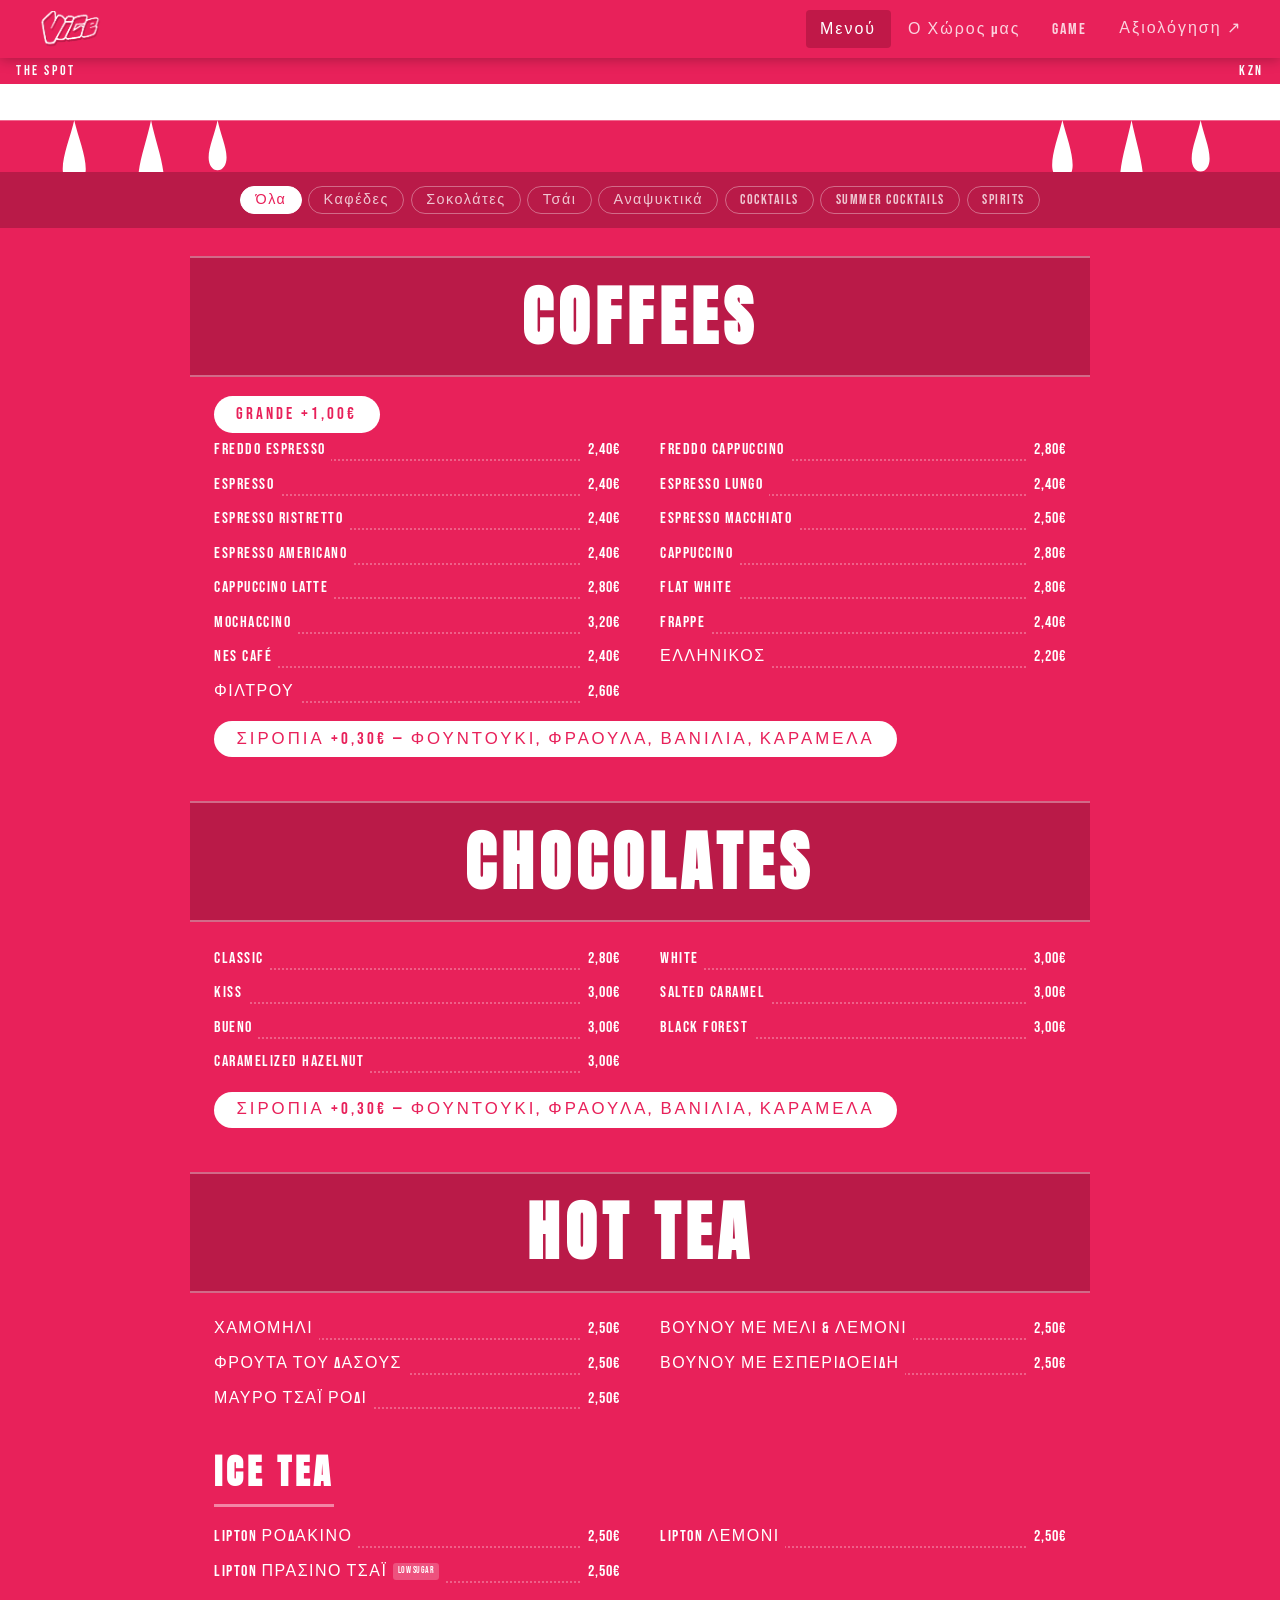
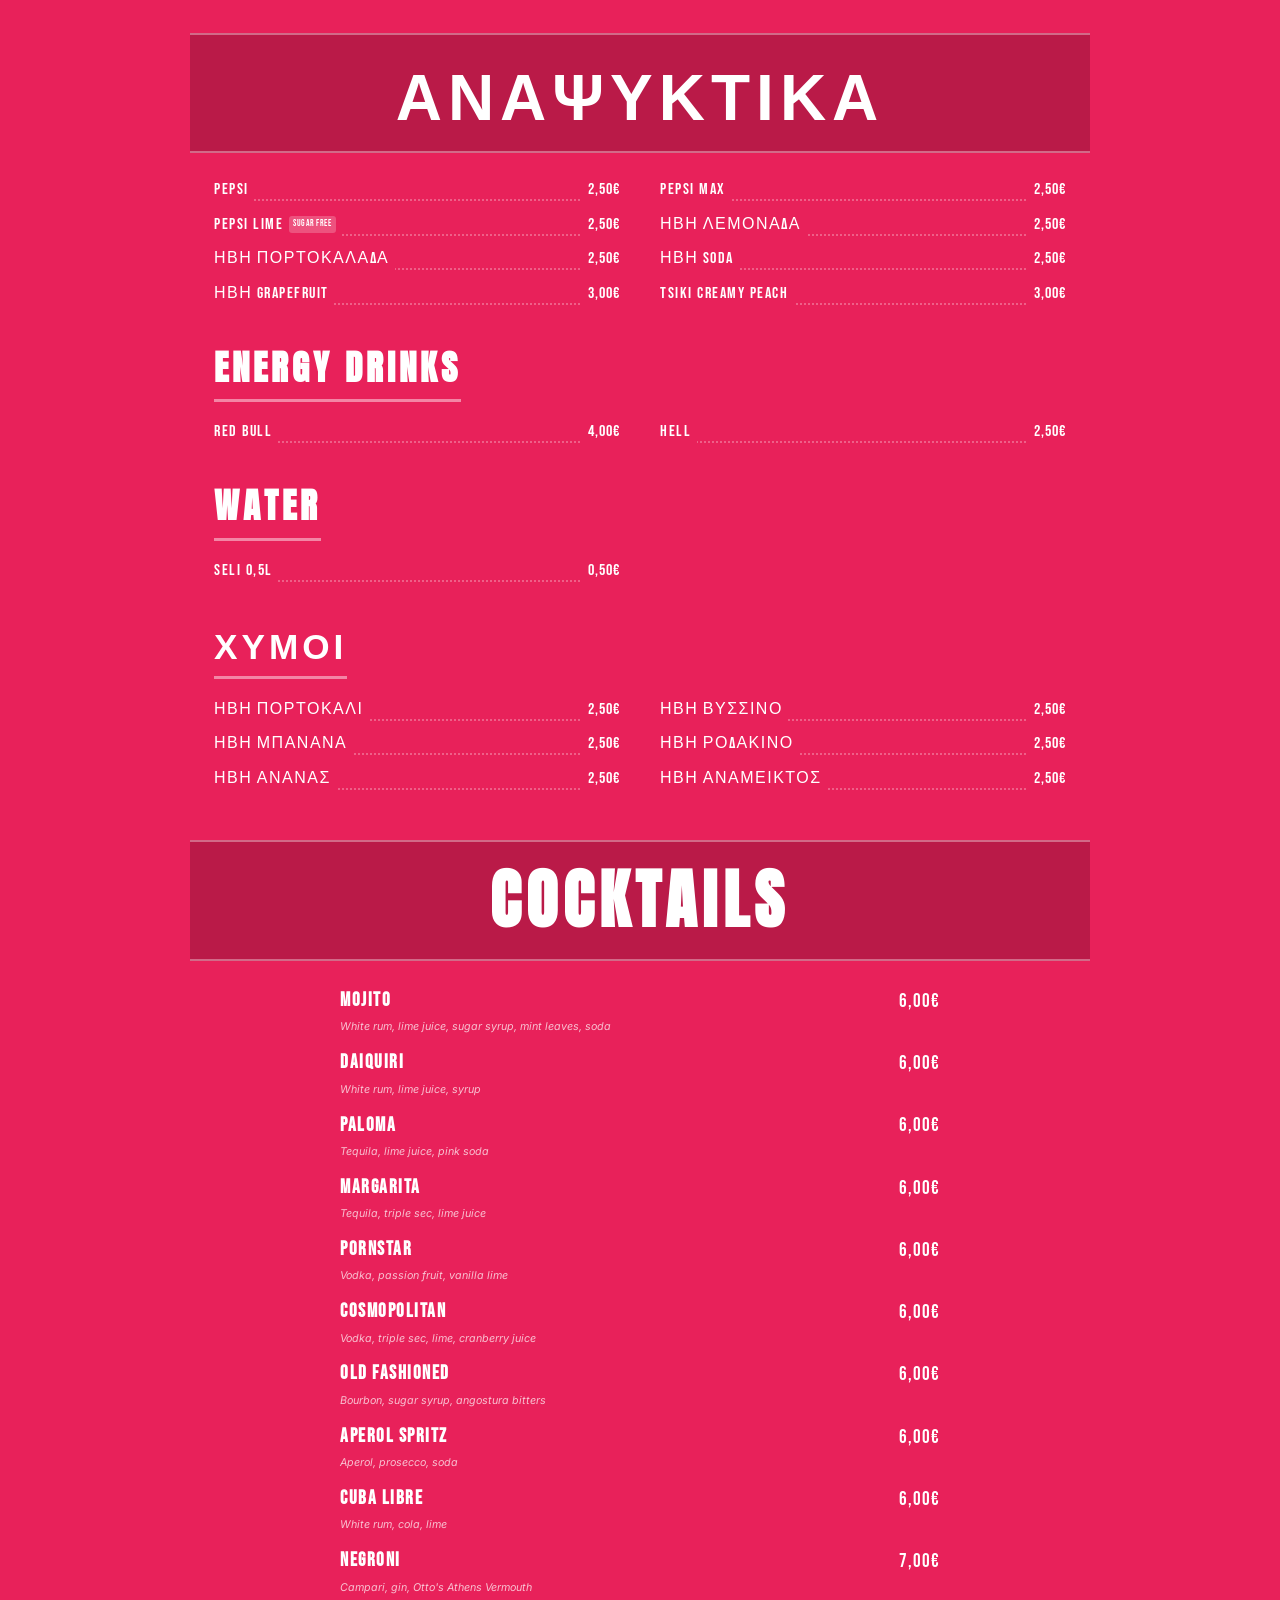
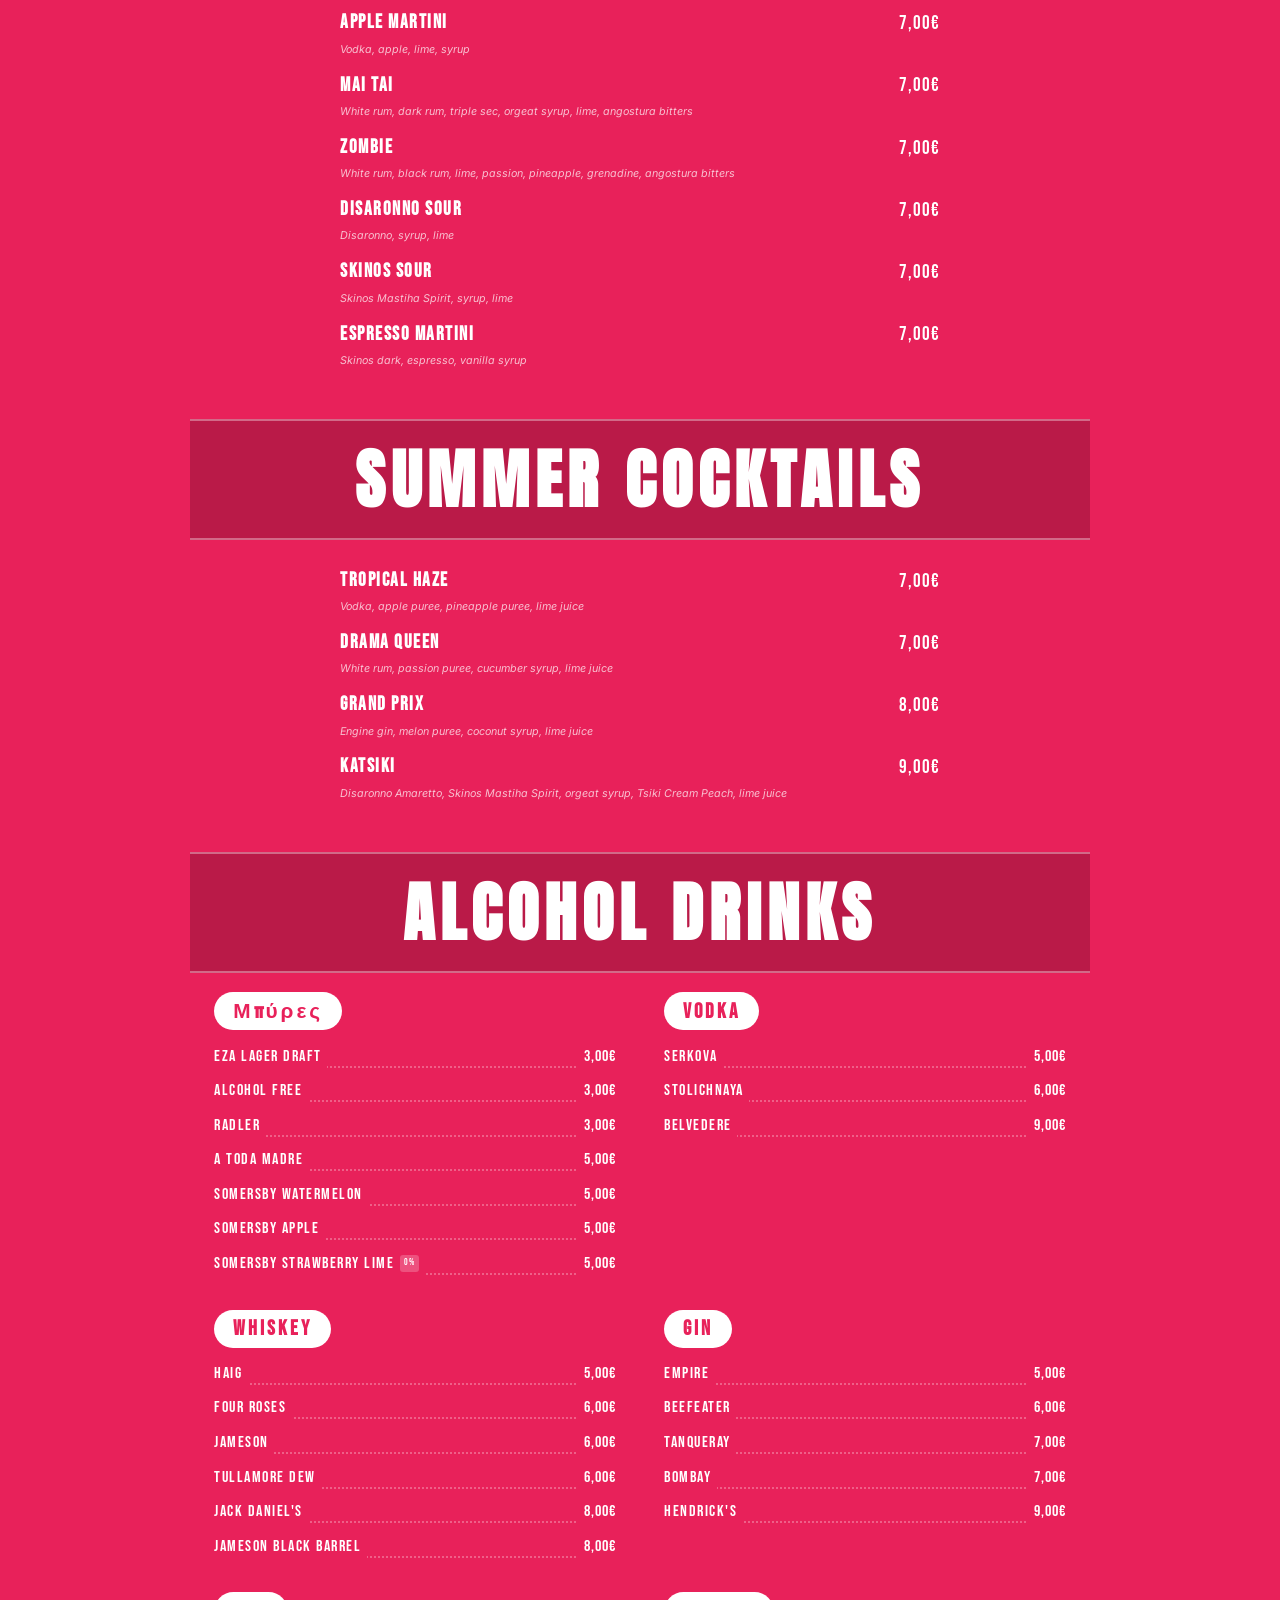
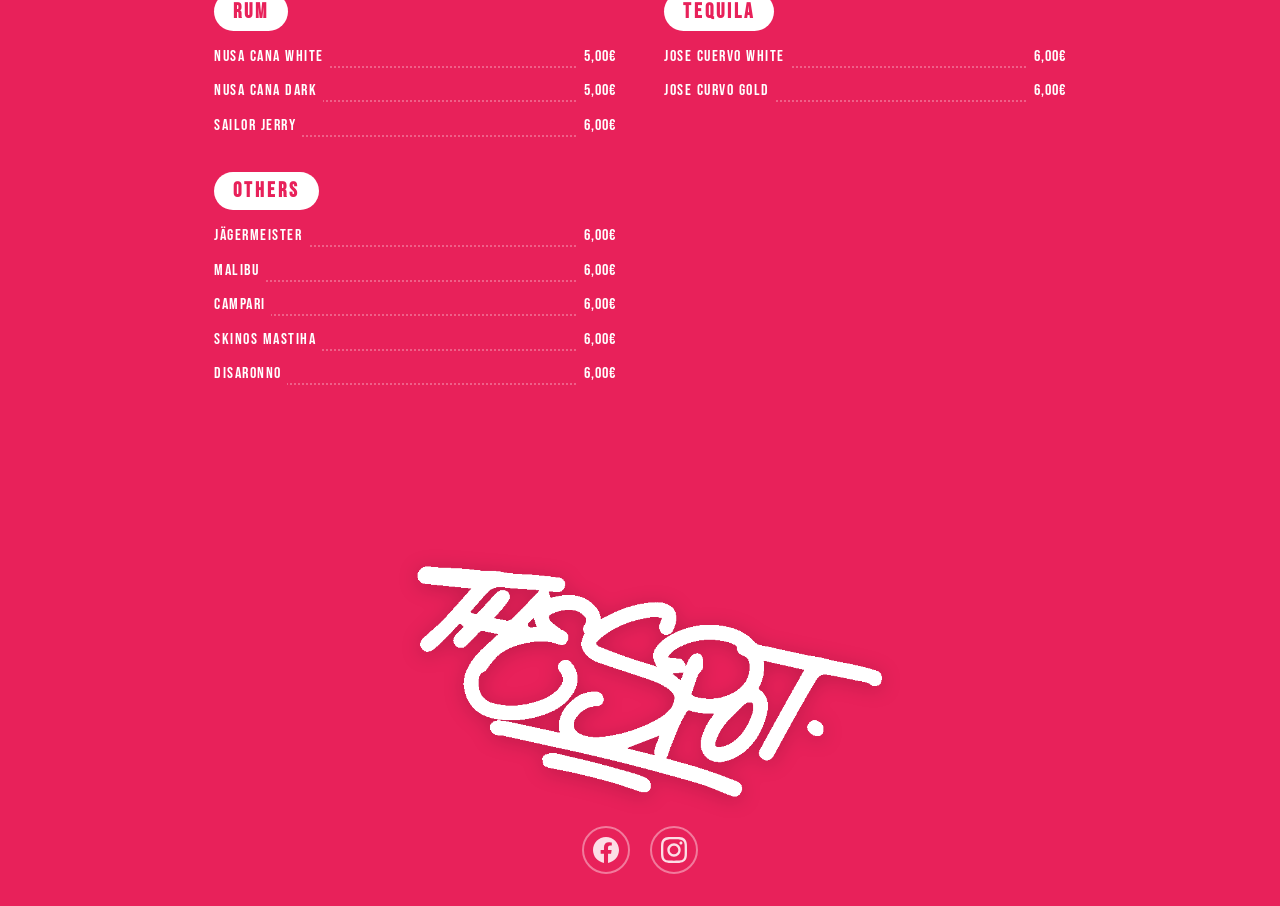
==== index.html @ 1c46aab3 "Redesign menu page to match PDF — pink bg, drip header, dotted leaders, pill badges - Full hot-pink " ====
<!DOCTYPE html>
<html lang="el">
<head>
  <meta charset="UTF-8"/>
  <meta name="viewport" content="width=device-width, initial-scale=1.0"/>
  <title>Vice KZN – The Spot</title>

  <!-- SEO -->
  <meta name="description" content="Vice KZN – The Spot. Καφέδες, cocktails και vibes στην Κοζάνη."/>
  <meta name="keywords" content="vice kzn, cafe kozani, bar kozani, cocktails kozani, coffee kozani, the spot kozani"/>
  <meta name="theme-color" content="#E8215A"/>

  <!-- Open Graph -->
  <meta property="og:title" content="Vice KZN – The Spot"/>
  <meta property="og:description" content="Καφέδες, cocktails και vibes στην Κοζάνη. Το αγαπημένο σου spot."/>
  <meta property="og:type" content="website"/>
  <meta property="og:locale" content="el_GR"/>
  <meta property="og:site_name" content="Vice KZN"/>

  <!-- Favicon (inline SVG) -->
  <link rel="icon" type="image/svg+xml" href="data:image/svg+xml,%3Csvg xmlns='http://www.w3.org/2000/svg' viewBox='0 0 100 100'%3E%3Crect width='100' height='100' rx='20' fill='%23E8215A'/%3E%3Ctext x='50%25' y='78%25' text-anchor='middle' font-family='serif' font-weight='bold' font-size='72' fill='white'%3EV%3C/text%3E%3C/svg%3E"/>

  <!-- Google Fonts -->
  <link rel="preconnect" href="https://fonts.googleapis.com"/>
  <link rel="preconnect" href="https://fonts.gstatic.com" crossorigin/>
  <link href="https://fonts.googleapis.com/css2?family=Anton&family=Bebas+Neue&family=Caveat:wght@700&family=Inter:wght@400;500;600;700&family=Permanent+Marker&display=swap" rel="stylesheet"/>

  <link rel="stylesheet" href="styles.css"/>
</head>
<body>

  <!-- ══════════════════════════════════
       NAVIGATION
  ══════════════════════════════════ -->
  <nav class="nav" role="navigation" aria-label="Κύρια πλοήγηση">
    <a href="#" class="nav-logo" onclick="switchPage('menu'); return false;" aria-label="Vice KZN - Αρχική">
      <img src="assets/images/vice-logo.png" alt="Vice" class="nav-logo-img"/>
    </a>
    <div class="nav-tabs" role="tablist">
      <button class="nav-tab active" data-page="menu"    role="tab" aria-selected="true"  onclick="switchPage('menu')">Μενού</button>
      <button class="nav-tab"        data-page="gallery" role="tab" aria-selected="false" onclick="switchPage('gallery')">Ο Χώρος μας</button>
      <button class="nav-tab"        data-page="game"    role="tab" aria-selected="false" onclick="switchPage('game')">Game</button>
      <a class="nav-tab"
         href="https://search.google.com/local/writereview?placeid=ChIJ5QrGMQDTWRMRkhNZM8JuHYw"
         target="_blank"
         rel="noopener noreferrer">Αξιολόγηση ↗</a>
    </div>
  </nav>

  <div class="site-stripe">
    <span class="site-stripe-left">THE SPOT</span>
    <span class="site-stripe-right">KZN</span>
  </div>

  <main>

    <!-- ══════════════════════════════════
         PAGE: ΜΕΝΟΥ
    ══════════════════════════════════ -->
    <div id="page-menu" class="page active" role="tabpanel">

      <!-- Drip header -->
      <div class="menu-drip-bar" aria-hidden="true">
        <svg xmlns="http://www.w3.org/2000/svg" viewBox="0 0 1000 72" preserveAspectRatio="xMidYMid slice">
          <rect width="1000" height="30" fill="white"/>
          <!-- Left drips -->
          <path d="M58,30 C55,43 49,57 49,68 C49,75 53,79 58,79 C63,79 67,75 67,68 C67,57 61,43 58,30Z" fill="white"/>
          <path d="M118,30 C115,45 108,63 108,76 C108,84 112,88 118,88 C124,88 128,84 128,76 C128,63 121,45 118,30Z" fill="white"/>
          <path d="M170,30 C168,40 163,51 163,59 C163,65 166,69 170,69 C174,69 177,65 177,59 C177,51 172,40 170,30Z" fill="white"/>
          <!-- Right drips -->
          <path d="M830,30 C827,42 822,55 822,65 C822,72 825,75 830,75 C835,75 838,72 838,65 C838,55 833,42 830,30Z" fill="white"/>
          <path d="M884,30 C881,45 875,63 875,76 C875,84 879,88 884,88 C889,88 893,84 893,76 C893,63 887,45 884,30Z" fill="white"/>
          <path d="M938,30 C936,40 931,51 931,60 C931,66 934,70 938,70 C942,70 945,66 945,60 C945,51 940,40 938,30Z" fill="white"/>
        </svg>
      </div>

      <!-- Filter bar -->
      <div class="filter-bar" role="group" aria-label="Φίλτρα κατηγοριών">
        <button class="filter-btn active" data-filter="all"        onclick="filterMenu(this)">Όλα</button>
        <button class="filter-btn"        data-filter="coffees"    onclick="filterMenu(this)">Καφέδες</button>
        <button class="filter-btn"        data-filter="chocolates" onclick="filterMenu(this)">Σοκολάτες</button>
        <button class="filter-btn"        data-filter="tea"        onclick="filterMenu(this)">Τσάι</button>
        <button class="filter-btn"        data-filter="soft"       onclick="filterMenu(this)">Αναψυκτικά</button>
        <button class="filter-btn"        data-filter="cocktails"  onclick="filterMenu(this)">Cocktails</button>
        <button class="filter-btn"        data-filter="summer"     onclick="filterMenu(this)">Summer Cocktails</button>
        <button class="filter-btn"        data-filter="spirits"    onclick="filterMenu(this)">Spirits</button>
      </div>

      <!-- Menu content -->
      <div class="menu-sections">

        <!-- COFFEES -->
        <section class="menu-section" data-category="coffees">
          <h2 class="section-title">COFFEES</h2>
          <p class="section-note">Grande +1,00€</p>
          <div class="menu-grid">
            <div class="menu-item"><span class="item-name">Freddo Espresso</span><span class="item-price">2,40€</span></div>
            <div class="menu-item"><span class="item-name">Freddo Cappuccino</span><span class="item-price">2,80€</span></div>
            <div class="menu-item"><span class="item-name">Espresso</span><span class="item-price">2,40€</span></div>
            <div class="menu-item"><span class="item-name">Espresso Lungo</span><span class="item-price">2,40€</span></div>
            <div class="menu-item"><span class="item-name">Espresso Ristretto</span><span class="item-price">2,40€</span></div>
            <div class="menu-item"><span class="item-name">Espresso Macchiato</span><span class="item-price">2,50€</span></div>
            <div class="menu-item"><span class="item-name">Espresso Americano</span><span class="item-price">2,40€</span></div>
            <div class="menu-item"><span class="item-name">Cappuccino</span><span class="item-price">2,80€</span></div>
            <div class="menu-item"><span class="item-name">Cappuccino Latte</span><span class="item-price">2,80€</span></div>
            <div class="menu-item"><span class="item-name">Flat White</span><span class="item-price">2,80€</span></div>
            <div class="menu-item"><span class="item-name">Mochaccino</span><span class="item-price">3,20€</span></div>
            <div class="menu-item"><span class="item-name">Frappe</span><span class="item-price">2,40€</span></div>
            <div class="menu-item"><span class="item-name">Nes Café</span><span class="item-price">2,40€</span></div>
            <div class="menu-item"><span class="item-name">Ελληνικός</span><span class="item-price">2,20€</span></div>
            <div class="menu-item"><span class="item-name">Φίλτρου</span><span class="item-price">2,60€</span></div>
          </div>
          <p class="section-note" style="margin-top:0.75rem;">Σιρόπια +0,30€ — φουντούκι, φράουλα, βανίλια, καραμέλα</p>
        </section>

        <!-- CHOCOLATES -->
        <section class="menu-section" data-category="chocolates">
          <h2 class="section-title">CHOCOLATES</h2>
          <div class="menu-grid">
            <div class="menu-item"><span class="item-name">Classic</span><span class="item-price">2,80€</span></div>
            <div class="menu-item"><span class="item-name">White</span><span class="item-price">3,00€</span></div>
            <div class="menu-item"><span class="item-name">Kiss</span><span class="item-price">3,00€</span></div>
            <div class="menu-item"><span class="item-name">Salted Caramel</span><span class="item-price">3,00€</span></div>
            <div class="menu-item"><span class="item-name">Bueno</span><span class="item-price">3,00€</span></div>
            <div class="menu-item"><span class="item-name">Black Forest</span><span class="item-price">3,00€</span></div>
            <div class="menu-item"><span class="item-name">Caramelized Hazelnut</span><span class="item-price">3,00€</span></div>
          </div>
          <p class="section-note" style="margin-top:0.75rem;">Σιρόπια +0,30€ — φουντούκι, φράουλα, βανίλια, καραμέλα</p>
        </section>

        <!-- TEA -->
        <section class="menu-section" data-category="tea">
          <h2 class="section-title">HOT TEA</h2>
          <div class="menu-grid">
            <div class="menu-item"><span class="item-name">Χαμομήλι</span><span class="item-price">2,50€</span></div>
            <div class="menu-item"><span class="item-name">Βουνού με Μέλι &amp; Λεμόνι</span><span class="item-price">2,50€</span></div>
            <div class="menu-item"><span class="item-name">Φρούτα του Δάσους</span><span class="item-price">2,50€</span></div>
            <div class="menu-item"><span class="item-name">Βουνού με Εσπεριδοειδή</span><span class="item-price">2,50€</span></div>
            <div class="menu-item"><span class="item-name">Μαύρο Τσάι Ρόδι</span><span class="item-price">2,50€</span></div>
          </div>

          <h2 class="subsection-title">ICE TEA</h2>
          <div class="menu-grid">
            <div class="menu-item"><span class="item-name">Lipton Ροδάκινο</span><span class="item-price">2,50€</span></div>
            <div class="menu-item"><span class="item-name">Lipton Λεμόνι</span><span class="item-price">2,50€</span></div>
            <div class="menu-item"><span class="item-name">Lipton Πράσινο Τσάι <span class="item-badge">low sugar</span></span><span class="item-price">2,50€</span></div>
          </div>
        </section>

        <!-- SOFT DRINKS -->
        <section class="menu-section" data-category="soft">
          <h2 class="section-title">ΑΝΑΨΥΚΤΙΚΑ</h2>
          <div class="menu-grid">
            <div class="menu-item"><span class="item-name">Pepsi</span><span class="item-price">2,50€</span></div>
            <div class="menu-item"><span class="item-name">Pepsi Max</span><span class="item-price">2,50€</span></div>
            <div class="menu-item"><span class="item-name">Pepsi Lime <span class="item-badge">sugar free</span></span><span class="item-price">2,50€</span></div>
            <div class="menu-item"><span class="item-name">ΗΒΗ Λεμονάδα</span><span class="item-price">2,50€</span></div>
            <div class="menu-item"><span class="item-name">ΗΒΗ Πορτοκαλάδα</span><span class="item-price">2,50€</span></div>
            <div class="menu-item"><span class="item-name">ΗΒΗ Soda</span><span class="item-price">2,50€</span></div>
            <div class="menu-item"><span class="item-name">ΗΒΗ Grapefruit</span><span class="item-price">3,00€</span></div>
            <div class="menu-item"><span class="item-name">Tsiki Creamy Peach</span><span class="item-price">3,00€</span></div>
          </div>

          <h2 class="subsection-title">ENERGY DRINKS</h2>
          <div class="menu-grid">
            <div class="menu-item"><span class="item-name">Red Bull</span><span class="item-price">4,00€</span></div>
            <div class="menu-item"><span class="item-name">Hell</span><span class="item-price">2,50€</span></div>
          </div>

          <h2 class="subsection-title">WATER</h2>
          <div class="menu-grid">
            <div class="menu-item"><span class="item-name">Seli 0,5L</span><span class="item-price">0,50€</span></div>
          </div>

          <h2 class="subsection-title">ΧΥΜΟΙ</h2>
          <div class="menu-grid">
            <div class="menu-item"><span class="item-name">ΗΒΗ Πορτοκάλι</span><span class="item-price">2,50€</span></div>
            <div class="menu-item"><span class="item-name">ΗΒΗ Βύσσινο</span><span class="item-price">2,50€</span></div>
            <div class="menu-item"><span class="item-name">ΗΒΗ Μπανάνα</span><span class="item-price">2,50€</span></div>
            <div class="menu-item"><span class="item-name">ΗΒΗ Ροδάκινο</span><span class="item-price">2,50€</span></div>
            <div class="menu-item"><span class="item-name">ΗΒΗ Ανανάς</span><span class="item-price">2,50€</span></div>
            <div class="menu-item"><span class="item-name">ΗΒΗ Ανάμεικτος</span><span class="item-price">2,50€</span></div>
          </div>
        </section>

        <!-- COCKTAILS -->
        <section class="menu-section" data-category="cocktails">
          <h2 class="section-title">COCKTAILS</h2>
          <div class="menu-grid menu-grid--cocktails">
            <div class="menu-item menu-item--cocktail">
              <div><span class="item-name">Mojito</span><span class="item-ingredients">White rum, lime juice, sugar syrup, mint leaves, soda</span></div>
              <span class="item-price">6,00€</span>
            </div>
            <div class="menu-item menu-item--cocktail">
              <div><span class="item-name">Daiquiri</span><span class="item-ingredients">White rum, lime juice, syrup</span></div>
              <span class="item-price">6,00€</span>
            </div>
            <div class="menu-item menu-item--cocktail">
              <div><span class="item-name">Paloma</span><span class="item-ingredients">Tequila, lime juice, pink soda</span></div>
              <span class="item-price">6,00€</span>
            </div>
            <div class="menu-item menu-item--cocktail">
              <div><span class="item-name">Margarita</span><span class="item-ingredients">Tequila, triple sec, lime juice</span></div>
              <span class="item-price">6,00€</span>
            </div>
            <div class="menu-item menu-item--cocktail">
              <div><span class="item-name">Pornstar</span><span class="item-ingredients">Vodka, passion fruit, vanilla lime</span></div>
              <span class="item-price">6,00€</span>
            </div>
            <div class="menu-item menu-item--cocktail">
              <div><span class="item-name">Cosmopolitan</span><span class="item-ingredients">Vodka, triple sec, lime, cranberry juice</span></div>
              <span class="item-price">6,00€</span>
            </div>
            <div class="menu-item menu-item--cocktail">
              <div><span class="item-name">Old Fashioned</span><span class="item-ingredients">Bourbon, sugar syrup, angostura bitters</span></div>
              <span class="item-price">6,00€</span>
            </div>
            <div class="menu-item menu-item--cocktail">
              <div><span class="item-name">Aperol Spritz</span><span class="item-ingredients">Aperol, prosecco, soda</span></div>
              <span class="item-price">6,00€</span>
            </div>
            <div class="menu-item menu-item--cocktail">
              <div><span class="item-name">Cuba Libre</span><span class="item-ingredients">White rum, cola, lime</span></div>
              <span class="item-price">6,00€</span>
            </div>
            <div class="menu-item menu-item--cocktail">
              <div><span class="item-name">Negroni</span><span class="item-ingredients">Campari, gin, Otto's Athens Vermouth</span></div>
              <span class="item-price">7,00€</span>
            </div>
            <div class="menu-item menu-item--cocktail">
              <div><span class="item-name">Apple Martini</span><span class="item-ingredients">Vodka, apple, lime, syrup</span></div>
              <span class="item-price">7,00€</span>
            </div>
            <div class="menu-item menu-item--cocktail">
              <div><span class="item-name">Mai Tai</span><span class="item-ingredients">White rum, dark rum, triple sec, orgeat syrup, lime, angostura bitters</span></div>
              <span class="item-price">7,00€</span>
            </div>
            <div class="menu-item menu-item--cocktail">
              <div><span class="item-name">Zombie</span><span class="item-ingredients">White rum, black rum, lime, passion, pineapple, grenadine, angostura bitters</span></div>
              <span class="item-price">7,00€</span>
            </div>
            <div class="menu-item menu-item--cocktail">
              <div><span class="item-name">Disaronno Sour</span><span class="item-ingredients">Disaronno, syrup, lime</span></div>
              <span class="item-price">7,00€</span>
            </div>
            <div class="menu-item menu-item--cocktail">
              <div><span class="item-name">Skinos Sour</span><span class="item-ingredients">Skinos Mastiha Spirit, syrup, lime</span></div>
              <span class="item-price">7,00€</span>
            </div>
            <div class="menu-item menu-item--cocktail">
              <div><span class="item-name">Espresso Martini</span><span class="item-ingredients">Skinos dark, espresso, vanilla syrup</span></div>
              <span class="item-price">7,00€</span>
            </div>
          </div>
        </section>

        <!-- SUMMER COCKTAILS -->
        <section class="menu-section" data-category="summer">
          <h2 class="section-title">SUMMER COCKTAILS</h2>
          <div class="menu-grid menu-grid--cocktails">
            <div class="menu-item menu-item--cocktail">
              <div><span class="item-name">Tropical Haze</span><span class="item-ingredients">Vodka, apple puree, pineapple puree, lime juice</span></div>
              <span class="item-price">7,00€</span>
            </div>
            <div class="menu-item menu-item--cocktail">
              <div><span class="item-name">Drama Queen</span><span class="item-ingredients">White rum, passion puree, cucumber syrup, lime juice</span></div>
              <span class="item-price">7,00€</span>
            </div>
            <div class="menu-item menu-item--cocktail">
              <div><span class="item-name">Grand Prix</span><span class="item-ingredients">Engine gin, melon puree, coconut syrup, lime juice</span></div>
              <span class="item-price">8,00€</span>
            </div>
            <div class="menu-item menu-item--cocktail">
              <div><span class="item-name">Katsiki</span><span class="item-ingredients">Disaronno Amaretto, Skinos Mastiha Spirit, orgeat syrup, Tsiki Cream Peach, lime juice</span></div>
              <span class="item-price">9,00€</span>
            </div>
          </div>
        </section>

        <!-- SPIRITS -->
        <section class="menu-section" data-category="spirits">
          <h2 class="section-title">ALCOHOL DRINKS</h2>
          <div class="spirits-grid">

            <div class="spirits-category">
              <h3 class="spirits-cat-title">Μπύρες</h3>
              <div class="menu-item"><span class="item-name">EZA Lager Draft</span><span class="item-price">3,00€</span></div>
              <div class="menu-item"><span class="item-name">Alcohol Free</span><span class="item-price">3,00€</span></div>
              <div class="menu-item"><span class="item-name">Radler</span><span class="item-price">3,00€</span></div>
              <div class="menu-item"><span class="item-name">A Toda Madre</span><span class="item-price">5,00€</span></div>
              <div class="menu-item"><span class="item-name">Somersby Watermelon</span><span class="item-price">5,00€</span></div>
              <div class="menu-item"><span class="item-name">Somersby Apple</span><span class="item-price">5,00€</span></div>
              <div class="menu-item"><span class="item-name">Somersby Strawberry Lime <span class="item-badge">0%</span></span><span class="item-price">5,00€</span></div>
            </div>

            <div class="spirits-category">
              <h3 class="spirits-cat-title">Vodka</h3>
              <div class="menu-item"><span class="item-name">Serkova</span><span class="item-price">5,00€</span></div>
              <div class="menu-item"><span class="item-name">Stolichnaya</span><span class="item-price">6,00€</span></div>
              <div class="menu-item"><span class="item-name">Belvedere</span><span class="item-price">9,00€</span></div>
            </div>

            <div class="spirits-category">
              <h3 class="spirits-cat-title">Whiskey</h3>
              <div class="menu-item"><span class="item-name">Haig</span><span class="item-price">5,00€</span></div>
              <div class="menu-item"><span class="item-name">Four Roses</span><span class="item-price">6,00€</span></div>
              <div class="menu-item"><span class="item-name">Jameson</span><span class="item-price">6,00€</span></div>
              <div class="menu-item"><span class="item-name">Tullamore Dew</span><span class="item-price">6,00€</span></div>
              <div class="menu-item"><span class="item-name">Jack Daniel's</span><span class="item-price">8,00€</span></div>
              <div class="menu-item"><span class="item-name">Jameson Black Barrel</span><span class="item-price">8,00€</span></div>
            </div>

            <div class="spirits-category">
              <h3 class="spirits-cat-title">Gin</h3>
              <div class="menu-item"><span class="item-name">Empire</span><span class="item-price">5,00€</span></div>
              <div class="menu-item"><span class="item-name">Beefeater</span><span class="item-price">6,00€</span></div>
              <div class="menu-item"><span class="item-name">Tanqueray</span><span class="item-price">7,00€</span></div>
              <div class="menu-item"><span class="item-name">Bombay</span><span class="item-price">7,00€</span></div>
              <div class="menu-item"><span class="item-name">Hendrick's</span><span class="item-price">9,00€</span></div>
            </div>

            <div class="spirits-category">
              <h3 class="spirits-cat-title">Rum</h3>
              <div class="menu-item"><span class="item-name">Nusa Cana White</span><span class="item-price">5,00€</span></div>
              <div class="menu-item"><span class="item-name">Nusa Cana Dark</span><span class="item-price">5,00€</span></div>
              <div class="menu-item"><span class="item-name">Sailor Jerry</span><span class="item-price">6,00€</span></div>
            </div>

            <div class="spirits-category">
              <h3 class="spirits-cat-title">Tequila</h3>
              <div class="menu-item"><span class="item-name">Jose Cuervo White</span><span class="item-price">6,00€</span></div>
              <div class="menu-item"><span class="item-name">Jose Curvo Gold</span><span class="item-price">6,00€</span></div>
            </div>

            <div class="spirits-category">
              <h3 class="spirits-cat-title">Others</h3>
              <div class="menu-item"><span class="item-name">Jägermeister</span><span class="item-price">6,00€</span></div>
              <div class="menu-item"><span class="item-name">Malibu</span><span class="item-price">6,00€</span></div>
              <div class="menu-item"><span class="item-name">Campari</span><span class="item-price">6,00€</span></div>
              <div class="menu-item"><span class="item-name">Skinos Mastiha</span><span class="item-price">6,00€</span></div>
              <div class="menu-item"><span class="item-name">Disaronno</span><span class="item-price">6,00€</span></div>
            </div>

          </div>
        </section>

      </div><!-- /.menu-sections -->
    </div><!-- /#page-menu -->


    <!-- ══════════════════════════════════
         PAGE: ΓΚΑΛΕΡΙ
    ══════════════════════════════════ -->
    <div id="page-gallery" class="page" role="tabpanel">

      <!-- Gallery Grid -->
      <div class="gallery-container">
        <div class="gallery-grid">
          <!-- Featured cell (2×2) — replace div.gallery-placeholder with <img src="assets/images/bar.jpg" alt="The Bar" loading="lazy"> -->
          <div class="gallery-item gallery-item--featured" aria-label="THE BAR">
            <div class="gallery-placeholder">🍹</div>
            <div class="gallery-overlay"><span>THE BAR</span></div>
          </div>
          <!-- Cell 2 -->
          <div class="gallery-item" aria-label="VIBES">
            <div class="gallery-placeholder">🎵</div>
            <div class="gallery-overlay"><span>VIBES</span></div>
          </div>
          <!-- Cell 3 -->
          <div class="gallery-item" aria-label="NIGHTS">
            <div class="gallery-placeholder">🌙</div>
            <div class="gallery-overlay"><span>NIGHTS</span></div>
          </div>
          <!-- Cell 4 -->
          <div class="gallery-item" aria-label="COFFEE">
            <div class="gallery-placeholder">☕</div>
            <div class="gallery-overlay"><span>COFFEE</span></div>
          </div>
          <!-- Cell 5 -->
          <div class="gallery-item" aria-label="SPACE">
            <div class="gallery-placeholder">🪴</div>
            <div class="gallery-overlay"><span>SPACE</span></div>
          </div>
          <!-- Cell 6 -->
          <div class="gallery-item" aria-label="EVENTS">
            <div class="gallery-placeholder">🎉</div>
            <div class="gallery-overlay"><span>EVENTS</span></div>
          </div>
          <!-- Cell 7 -->
          <div class="gallery-item" aria-label="MORNING">
            <div class="gallery-placeholder">🌅</div>
            <div class="gallery-overlay"><span>MORNING</span></div>
          </div>
        </div>
      </div>

    </div><!-- /#page-gallery -->


    <!-- ══════════════════════════════════
         PAGE: GAME
    ══════════════════════════════════ -->
    <div id="page-game" class="page" role="tabpanel">
      <div class="game-wrap">
        <canvas id="gameCanvas"></canvas>
        <p class="game-hint">SPACE / TAP TO JUMP &nbsp;·&nbsp; DODGE THE DONUTS</p>
      </div>
    </div>

  </main>

  <footer class="site-footer" aria-label="Footer">
    <img src="assets/images/thespot-graffiti.png" alt="The Spot." class="footer-graffiti" loading="lazy"/>
    <div class="footer-socials">
      <a href="https://www.facebook.com/p/Vicekzn-61571378348129/"
         target="_blank" rel="noopener noreferrer"
         class="footer-social-icon" aria-label="Facebook">
        <svg viewBox="0 0 24 24" fill="currentColor" width="26" height="26" aria-hidden="true">
          <path d="M24 12.073c0-6.627-5.373-12-12-12s-12 5.373-12 12c0 5.99 4.388 10.954 10.125 11.854v-8.385H7.078v-3.47h3.047V9.43c0-3.007 1.792-4.669 4.533-4.669 1.312 0 2.686.235 2.686.235v2.953H15.83c-1.491 0-1.956.925-1.956 1.874v2.25h3.328l-.532 3.47h-2.796v8.385C19.612 23.027 24 18.062 24 12.073z"/>
        </svg>
      </a>
      <a href="https://www.instagram.com/vice.kzn/?hl=el"
         target="_blank" rel="noopener noreferrer"
         class="footer-social-icon" aria-label="Instagram">
        <svg viewBox="0 0 24 24" fill="currentColor" width="26" height="26" aria-hidden="true">
          <path d="M12 2.163c3.204 0 3.584.012 4.85.07 3.252.148 4.771 1.691 4.919 4.919.058 1.265.069 1.645.069 4.849 0 3.205-.012 3.584-.069 4.849-.149 3.225-1.664 4.771-4.919 4.919-1.266.058-1.644.07-4.85.07-3.204 0-3.584-.012-4.849-.07-3.26-.149-4.771-1.699-4.919-4.92-.058-1.265-.07-1.644-.07-4.849 0-3.204.013-3.583.07-4.849.149-3.227 1.664-4.771 4.919-4.919 1.266-.057 1.645-.069 4.849-.069zm0-2.163c-3.259 0-3.667.014-4.947.072-4.358.2-6.78 2.618-6.98 6.98-.059 1.281-.073 1.689-.073 4.948 0 3.259.014 3.668.072 4.948.2 4.358 2.618 6.78 6.98 6.98 1.281.058 1.689.072 4.948.072 3.259 0 3.668-.014 4.948-.072 4.354-.2 6.782-2.618 6.979-6.98.059-1.28.073-1.689.073-4.948 0-3.259-.014-3.667-.072-4.947-.196-4.354-2.617-6.78-6.979-6.98-1.281-.059-1.69-.073-4.949-.073zm0 5.838c-3.403 0-6.162 2.759-6.162 6.162s2.759 6.163 6.162 6.163 6.162-2.759 6.162-6.163c0-3.403-2.759-6.162-6.162-6.162zm0 10.162c-2.209 0-4-1.79-4-4 0-2.209 1.791-4 4-4s4 1.791 4 4c0 2.21-1.791 4-4 4zm6.406-11.845c-.796 0-1.441.645-1.441 1.44s.645 1.44 1.441 1.44c.795 0 1.439-.645 1.439-1.44s-.644-1.44-1.439-1.44z"/>
        </svg>
      </a>
    </div>
  </footer>

  <script src="script.js"></script>
</body>
</html>
---- styles.css ----
/* ═══════════════════════════════════════
   CSS CUSTOM PROPERTIES
═══════════════════════════════════════ */
:root {
  --vice-pink:      #E8215A;
  --vice-dark-pink: #C01848;
  --vice-white:     #FFFFFF;
  --vice-bg:        #F5F5F5;
  --vice-text:      #1a1a1a;
  --vice-muted:     #777;
  --vice-card:      #ffffff;
  --vice-border:    #e0e0e0;

  --radius:         8px;
  --shadow:         0 2px 12px rgba(0, 0, 0, 0.07);
  --shadow-hover:   0 6px 24px rgba(232, 33, 90, 0.18);
  --transition:     0.2s ease;
  --nav-height:     58px;
}

/* ═══════════════════════════════════════
   REDUCED MOTION
═══════════════════════════════════════ */
@media (prefers-reduced-motion: reduce) {
  *, *::before, *::after {
    animation-duration: 0.01ms !important;
    transition-duration: 0.01ms !important;
  }
  html { scroll-behavior: auto; }
}

/* ═══════════════════════════════════════
   RESET & BASE
═══════════════════════════════════════ */
*, *::before, *::after {
  box-sizing: border-box;
  margin: 0;
  padding: 0;
}

html {
  font-size: 16px;
  scroll-behavior: smooth;
}

body {
  font-family: 'Inter', sans-serif;
  background: var(--vice-bg);
  color: var(--vice-text);
  line-height: 1.6;
  min-height: 100vh;
}

/* =======================================
   SITE STRIPE
======================================= */
.site-stripe {
  background: var(--vice-pink);
  display: flex;
  align-items: center;
  justify-content: space-between;
  padding: 6px 1rem;
  line-height: 1;
}

.site-stripe-left,
.site-stripe-right {
  font-family: 'Bebas Neue', sans-serif;
  font-size: 0.9rem;
  letter-spacing: 0.18em;
  color: #fff;
}

/* =======================================
   NAV
======================================= */
.nav {
  position: sticky;
  top: 0;
  z-index: 100;
  background: var(--vice-pink);
  display: flex;
  align-items: center;
  justify-content: space-between;
  padding: 0 1.5rem;
  height: var(--nav-height);
  box-shadow: 0 2px 12px rgba(0, 0, 0, 0.25);
}

.nav-logo {
  text-decoration: none;
  display: flex;
  align-items: center;
}

.nav-logo-img {
  height: 36px;
  width: auto;
  display: block;
  filter: drop-shadow(1px 2px 0px rgba(0,0,0,0.2));
}

.nav-tabs {
  display: flex;
  gap: 0.2rem;
}

.nav-tab {
  font-family: 'Bebas Neue', sans-serif;
  font-size: 1rem;
  letter-spacing: 2px;
  color: rgba(255, 255, 255, 0.8);
  background: transparent;
  border: none;
  cursor: pointer;
  padding: 0.4rem 0.9rem;
  border-radius: 4px;
  transition: background var(--transition), color var(--transition);
  text-decoration: none;
  display: inline-block;
}

.nav-tab:hover {
  background: rgba(0, 0, 0, 0.15);
  color: var(--vice-white);
}

.nav-tab.active {
  background: var(--vice-dark-pink);
  color: var(--vice-white);
}

/* ═══════════════════════════════════════
   PAGE SWITCHING
═══════════════════════════════════════ */
.page {
  display: none;
}

.page.active {
  display: block;
  animation: pageIn 0.3s ease both;
}

@keyframes pageIn {
  from { opacity: 0; transform: translateY(10px); }
  to   { opacity: 1; transform: translateY(0); }
}

/* ═══════════════════════════════════════
   MENU PAGE — PDF STYLE
═══════════════════════════════════════ */
#page-menu {
  background: var(--vice-pink);
}

/* Drip bar */
.menu-drip-bar {
  line-height: 0;
  overflow: hidden;
  background: var(--vice-pink);
}
.menu-drip-bar svg {
  display: block;
  width: 100%;
  height: auto;
  max-height: 88px;
}

/* Filter bar on pink bg */
#page-menu .filter-bar {
  background: rgba(0,0,0,0.2);
  border-bottom: none;
}
#page-menu .filter-btn {
  background: transparent;
  color: rgba(255,255,255,0.75);
  border-color: rgba(255,255,255,0.35);
}
#page-menu .filter-btn:hover {
  background: rgba(255,255,255,0.12);
  color: white;
  border-color: rgba(255,255,255,0.7);
}
#page-menu .filter-btn.active {
  background: white;
  color: var(--vice-pink);
  border-color: white;
}

/* Sections container */
#page-menu .menu-sections {
  max-width: 900px;
  margin: 0 auto;
  padding: 0 1.5rem 4rem;
}

/* Primary section title — full-width banner */
#page-menu .section-title {
  font-family: 'Anton', Impact, 'Bebas Neue', sans-serif;
  font-size: clamp(2.2rem, 7vw, 4rem);
  letter-spacing: 6px;
  text-align: center;
  text-transform: uppercase;
  color: white;
  background: rgba(0,0,0,0.2);
  border-top: 2px solid rgba(255,255,255,0.35);
  border-bottom: 2px solid rgba(255,255,255,0.35);
  padding: 0.45rem 1.5rem;
  margin: 1.8rem -1.5rem 1.2rem;
}

/* Sub-section title — inline with underline */
#page-menu .subsection-title {
  font-family: 'Anton', Impact, 'Bebas Neue', sans-serif;
  font-size: clamp(1.5rem, 4vw, 2.2rem);
  letter-spacing: 4px;
  text-transform: uppercase;
  color: white;
  border-bottom: 3px solid rgba(255,255,255,0.45);
  padding-bottom: 0.2rem;
  margin: 1.8rem 0 0.8rem;
  display: inline-block;
}

/* Section note — white pill */
#page-menu .section-note {
  display: block;
  width: fit-content;
  font-family: 'Bebas Neue', sans-serif;
  font-size: 1.05rem;
  letter-spacing: 3px;
  text-transform: uppercase;
  color: var(--vice-pink);
  background: white;
  border-radius: 40px;
  padding: 0.3rem 1.4rem;
  margin: 0.8rem 0 0;
  font-style: normal;
}

/* Menu grid — 2-column */
#page-menu .menu-grid {
  display: grid;
  grid-template-columns: 1fr 1fr;
  column-gap: 2.5rem;
  row-gap: 0;
}

/* Menu item — transparent, white text, dotted leader */
#page-menu .menu-item {
  background: transparent;
  border: none;
  box-shadow: none;
  border-radius: 0;
  padding: 0.28rem 0;
  display: flex;
  align-items: baseline;
  position: relative;
}
#page-menu .menu-item:hover {
  box-shadow: none;
  border-color: transparent;
}

/* Dotted leader spanning full width */
#page-menu .menu-item::before {
  content: '';
  position: absolute;
  left: 0;
  right: 0;
  bottom: 0.38em;
  border-bottom: 2px dotted rgba(255,255,255,0.28);
  pointer-events: none;
}

#page-menu .item-name {
  font-family: 'Bebas Neue', sans-serif;
  font-size: 1rem;
  letter-spacing: 1.5px;
  color: white;
  text-transform: uppercase;
  background: var(--vice-pink);
  padding-right: 0.35rem;
  position: relative;
  z-index: 1;
  white-space: nowrap;
  overflow: hidden;
  text-overflow: ellipsis;
  max-width: calc(100% - 4.5rem);
  flex: none;
}

#page-menu .item-price {
  font-family: 'Bebas Neue', sans-serif;
  font-size: 1rem;
  letter-spacing: 1px;
  color: white;
  background: var(--vice-pink);
  padding-left: 0.35rem;
  position: relative;
  z-index: 1;
  margin-left: auto;
  white-space: nowrap;
  flex: none;
}

#page-menu .item-badge {
  background: rgba(255,255,255,0.22);
  color: white;
  font-size: 0.58rem;
  letter-spacing: 0.5px;
  padding: 0.05rem 0.3rem;
  border-radius: 3px;
}

/* Cocktail items on pink */
#page-menu .menu-grid--cocktails {
  grid-template-columns: 1fr;
  max-width: 600px;
  margin: 0 auto;
}
#page-menu .menu-item--cocktail {
  flex-direction: row;
  align-items: flex-start;
  padding: 0.4rem 0;
  gap: 0.5rem;
}
#page-menu .menu-item--cocktail::before { display: none; }
#page-menu .menu-item--cocktail .item-name {
  display: block;
  font-size: 1.2rem;
  max-width: none;
  white-space: normal;
  text-overflow: unset;
  overflow: visible;
}
#page-menu .item-ingredients {
  color: rgba(255,255,255,0.72);
  font-size: 0.67rem;
  font-style: italic;
  display: block;
  margin-top: 0.1rem;
  text-transform: none;
}
#page-menu .menu-item--cocktail .item-price {
  margin-left: auto;
  font-size: 1.2rem;
  flex-shrink: 0;
}

/* Spirits grid */
#page-menu .spirits-grid {
  display: grid;
  grid-template-columns: 1fr 1fr;
  gap: 1.8rem 3rem;
}
#page-menu .spirits-cat-title {
  font-family: 'Bebas Neue', sans-serif;
  font-size: 1.3rem;
  letter-spacing: 3px;
  color: var(--vice-pink);
  background: white;
  border-radius: 30px;
  border: none;
  border-left: none;
  padding: 0.18rem 1.2rem;
  display: inline-block;
  margin-bottom: 0.55rem;
  padding-top: 0.15rem;
  padding-bottom: 0.15rem;
}

/* Mobile */
@media (max-width: 600px) {
  #page-menu .menu-grid,
  #page-menu .spirits-grid {
    grid-template-columns: 1fr;
  }
  #page-menu .section-title {
    margin-left: -1rem;
    margin-right: -1rem;
    padding-left: 1rem;
    padding-right: 1rem;
    letter-spacing: 3px;
  }
  #page-menu .menu-sections {
    padding-left: 1rem;
    padding-right: 1rem;
  }
  .menu-drip-bar svg {
    max-height: 55px;
  }
}

/* ═══════════════════════════════════════
   HERO
═══════════════════════════════════════ */
.hero {
  background: var(--vice-pink);
  color: var(--vice-white);
  position: relative;
  padding: 3rem 1.5rem 2.5rem;
  text-align: center;
  overflow: hidden;
}

.hero-corner {
  font-family: 'Bebas Neue', sans-serif;
  font-size: 0.8rem;
  letter-spacing: 3px;
  color: rgba(255, 255, 255, 0.65);
  position: absolute;
  top: 1rem;
}

.hero-corner--left  { left: 1.5rem; }
.hero-corner--right { right: 1.5rem; }

.hero-content {
  position: relative;
  z-index: 1;
}

.hero-logo-img {
  width: clamp(160px, 35vw, 320px);
  height: auto;
  display: block;
  margin: 0 auto;
  filter: drop-shadow(3px 4px 0px rgba(0,0,0,0.15));
}

.hero-subtitle {
  font-family: 'Caveat', cursive;
  font-size: clamp(1.1rem, 4vw, 1.8rem);
  font-weight: 700;
  color: rgba(255, 255, 255, 0.92);
  display: inline-block;
  transform: rotate(-5deg);
  margin-top: 0.4rem;
}

/* ═══════════════════════════════════════
   FILTER BAR
═══════════════════════════════════════ */
.filter-bar {
  position: sticky;
  top: var(--nav-height);
  z-index: 50;
  background: var(--vice-card);
  border-bottom: 1px solid var(--vice-border);
  display: flex;
  flex-wrap: wrap;
  gap: 0.4rem;
  justify-content: center;
  padding: 0.85rem 1.5rem;
}

.filter-btn {
  font-family: 'Bebas Neue', sans-serif;
  font-size: 0.9rem;
  letter-spacing: 1.5px;
  background: var(--vice-bg);
  color: var(--vice-muted);
  border: 1.5px solid var(--vice-border);
  border-radius: 30px;
  padding: 0.28rem 0.9rem;
  cursor: pointer;
  white-space: nowrap;
  transition: all var(--transition);
}

.filter-btn:hover {
  border-color: var(--vice-pink);
  color: var(--vice-pink);
}

.filter-btn.active {
  background: var(--vice-pink);
  color: var(--vice-white);
  border-color: var(--vice-pink);
}

/* ═══════════════════════════════════════
   MENU SECTIONS
═══════════════════════════════════════ */
.menu-sections {
  max-width: 960px;
  margin: 0 auto;
  padding: 2rem 1.5rem 4rem;
}

.menu-section {
  margin-bottom: 2.75rem;
}

.menu-section.hidden {
  display: none;
}

.section-title {
  font-family: 'Bebas Neue', sans-serif;
  font-size: 1.55rem;
  letter-spacing: 3px;
  color: var(--vice-pink);
  border-bottom: 2px solid var(--vice-pink);
  padding-bottom: 0.35rem;
  margin-bottom: 0.5rem;
}

.section-note {
  font-size: 0.78rem;
  color: var(--vice-muted);
  font-style: italic;
  margin-bottom: 0.65rem;
}

/* Menu grid */
.menu-grid {
  display: grid;
  grid-template-columns: repeat(auto-fill, minmax(260px, 1fr));
  gap: 0.2rem;
}

.menu-item {
  display: flex;
  justify-content: space-between;
  align-items: center;
  gap: 0.5rem;
  padding: 0.55rem 0.7rem;
  border-radius: var(--radius);
  background: var(--vice-card);
  border: 1px solid transparent;
  transition: box-shadow var(--transition), border-color var(--transition);
}

.menu-item:hover {
  box-shadow: var(--shadow-hover);
  border-color: rgba(232, 33, 90, 0.12);
}

.item-name {
  font-size: 0.92rem;
  font-weight: 500;
  display: flex;
  align-items: center;
  gap: 0.35rem;
  flex-wrap: wrap;
}

.item-badge {
  font-family: 'Bebas Neue', sans-serif;
  font-size: 0.62rem;
  letter-spacing: 1px;
  background: var(--vice-pink);
  color: var(--vice-white);
  padding: 0.05rem 0.35rem;
  border-radius: 3px;
}

.item-price {
  font-family: 'Bebas Neue', sans-serif;
  font-size: 1.05rem;
  color: var(--vice-pink);
  letter-spacing: 0.5px;
  white-space: nowrap;
  flex-shrink: 0;
}

/* Cocktail items */
.menu-grid--cocktails {
  grid-template-columns: repeat(auto-fill, minmax(290px, 1fr));
}

.menu-item--cocktail {
  align-items: flex-start;
  gap: 0.75rem;
}

.menu-item--cocktail .item-name {
  display: block;
  font-weight: 600;
  margin-bottom: 0.1rem;
}

.item-ingredients {
  display: block;
  font-size: 0.72rem;
  color: var(--vice-muted);
  font-style: italic;
  margin-top: 0.1rem;
}

.menu-item--cocktail .item-price {
  margin-top: 0.05rem;
}

/* Spirits grid */
.spirits-grid {
  display: grid;
  grid-template-columns: repeat(auto-fill, minmax(230px, 1fr));
  gap: 1.5rem 2rem;
}

.spirits-cat-title {
  font-family: 'Bebas Neue', sans-serif;
  font-size: 0.95rem;
  letter-spacing: 2px;
  color: var(--vice-text);
  border-left: 3px solid var(--vice-pink);
  padding-left: 0.5rem;
  margin-bottom: 0.4rem;
  background: var(--vice-bg);
  padding-top: 0.15rem;
  padding-bottom: 0.15rem;
}

/* ═══════════════════════════════════════
   GALLERY
═══════════════════════════════════════ */
.gallery-container {
  max-width: 1100px;
  margin: 0 auto;
  padding: 2rem 1.5rem 0;
}

.gallery-grid {
  display: grid;
  grid-template-columns: repeat(3, 1fr);
  grid-auto-rows: 220px;
  gap: 12px;
}

.gallery-item {
  position: relative;
  overflow: hidden;
  border-radius: var(--radius);
  background: #e5e5e5;
}

.gallery-item--featured {
  grid-column: span 2;
  grid-row: span 2;
}

/* Replace .gallery-placeholder with real <img> when photos are ready */
.gallery-placeholder {
  width: 100%;
  height: 100%;
  display: flex;
  align-items: center;
  justify-content: center;
  font-size: 2.8rem;
  background: linear-gradient(135deg, #ececec, #d8d8d8);
  transition: transform 0.4s ease;
}

.gallery-item--featured .gallery-placeholder {
  font-size: 5rem;
}

.gallery-item:hover .gallery-placeholder {
  transform: scale(1.06);
}

.gallery-item img {
  width: 100%;
  height: 100%;
  object-fit: cover;
  display: block;
  transition: transform 0.4s ease;
}

.gallery-item:hover img {
  transform: scale(1.06);
}

.gallery-overlay {
  position: absolute;
  inset: 0;
  background: rgba(232, 33, 90, 0.55);
  display: flex;
  align-items: center;
  justify-content: center;
  opacity: 0;
  transition: opacity 0.3s ease;
}

.gallery-item:hover .gallery-overlay {
  opacity: 1;
}

.gallery-overlay span {
  font-family: 'Bebas Neue', sans-serif;
  font-size: 1.5rem;
  letter-spacing: 4px;
  color: var(--vice-white);
  text-shadow: 0 2px 6px rgba(0, 0, 0, 0.3);
}

/* ═══════════════════════════════════════
   FOOTER
═══════════════════════════════════════ */
.site-footer {
  background: var(--vice-pink);
  text-align: center;
  padding: 2.5rem 2rem 2rem;
}

.footer-graffiti {
  max-width: min(700px, 88vw);
  width: 100%;
  height: auto;
  display: block;
  margin: 0 auto;
  filter: drop-shadow(0 3px 10px rgba(0, 0, 0, 0.18));
}

.footer-socials {
  display: flex;
  justify-content: center;
  gap: 1.2rem;
  margin-top: 1.5rem;
}

.footer-social-icon {
  color: rgba(255, 255, 255, 0.85);
  display: flex;
  align-items: center;
  justify-content: center;
  width: 48px;
  height: 48px;
  border-radius: 50%;
  border: 2px solid rgba(255, 255, 255, 0.4);
  transition: background var(--transition), color var(--transition), border-color var(--transition);
}

.footer-social-icon:hover {
  background: rgba(255, 255, 255, 0.18);
  color: var(--vice-white);
  border-color: rgba(255, 255, 255, 0.8);
}

/* Social section */
.social-section {
  padding: 3rem 1.5rem 3.5rem;
  text-align: center;
  background: var(--vice-bg);
}

.social-title {
  font-family: 'Bebas Neue', sans-serif;
  font-size: 1.6rem;
  letter-spacing: 4px;
  color: var(--vice-text);
  margin-bottom: 1.4rem;
}

.social-links {
  display: flex;
  justify-content: center;
  gap: 1rem;
  flex-wrap: wrap;
}

.social-btn {
  font-family: 'Bebas Neue', sans-serif;
  font-size: 1rem;
  letter-spacing: 2px;
  display: inline-flex;
  align-items: center;
  gap: 0.5rem;
  padding: 0.7rem 1.6rem;
  border-radius: var(--radius);
  text-decoration: none;
  color: var(--vice-white);
  transition: transform var(--transition), box-shadow var(--transition);
}

.social-btn:hover {
  transform: translateY(-2px);
  box-shadow: 0 6px 18px rgba(0, 0, 0, 0.22);
}

.social-btn--facebook  { background: #1877F2; }
.social-btn--instagram { background: linear-gradient(135deg, #833ab4, #fd1d1d, #fcb045); }

/* ═══════════════════════════════════════
   REVIEWS
═══════════════════════════════════════ */
.reviews-container {
  max-width: 800px;
  margin: 0 auto;
  padding: 2rem 1.5rem 4rem;
}

/* Rating summary */
.rating-summary {
  display: flex;
  align-items: center;
  gap: 2.5rem;
  flex-wrap: wrap;
  background: var(--vice-card);
  border-radius: 12px;
  padding: 1.75rem 2rem;
  margin-bottom: 2.25rem;
  box-shadow: var(--shadow);
}

.rating-big {
  text-align: center;
  flex-shrink: 0;
}

.rating-score {
  font-family: 'Bebas Neue', sans-serif;
  font-size: 4.5rem;
  color: var(--vice-pink);
  line-height: 1;
}

.rating-max {
  font-family: 'Bebas Neue', sans-serif;
  font-size: 2rem;
  color: var(--vice-muted);
}

.rating-stars {
  color: var(--vice-pink);
  font-size: 1.15rem;
  letter-spacing: 2px;
  margin-top: 0.2rem;
}

.rating-count {
  font-size: 0.78rem;
  color: var(--vice-muted);
  margin-top: 0.2rem;
}

.rating-bars { flex: 1; min-width: 180px; }

.rating-bar-row {
  display: flex;
  align-items: center;
  gap: 0.5rem;
  margin-bottom: 0.45rem;
}

.bar-label {
  font-family: 'Bebas Neue', sans-serif;
  font-size: 0.85rem;
  color: var(--vice-muted);
  width: 2rem;
  text-align: right;
  flex-shrink: 0;
}

.bar-track {
  flex: 1;
  height: 7px;
  background: #ebebeb;
  border-radius: 4px;
  overflow: hidden;
}

.bar-fill {
  height: 100%;
  background: var(--vice-pink);
  border-radius: 4px;
}

.bar-fill--low { background: #d0d0d0; }

.bar-pct {
  font-size: 0.73rem;
  color: var(--vice-muted);
  width: 2.5rem;
  flex-shrink: 0;
}

/* Reviews list */
.reviews-list {
  display: flex;
  flex-direction: column;
  gap: 1rem;
  margin-bottom: 2.5rem;
}

.review-card {
  background: var(--vice-card);
  border-radius: 12px;
  padding: 1.25rem 1.35rem;
  box-shadow: var(--shadow);
  border-left: 3px solid var(--vice-pink);
  transition: box-shadow var(--transition);
  animation: cardIn 0.35s ease both;
}

@keyframes cardIn {
  from { opacity: 0; transform: translateY(-8px); }
  to   { opacity: 1; transform: translateY(0); }
}

.review-card:hover { box-shadow: var(--shadow-hover); }

.review-header {
  display: flex;
  align-items: center;
  gap: 0.75rem;
  margin-bottom: 0.7rem;
}

.review-avatar {
  width: 40px;
  height: 40px;
  border-radius: 50%;
  background: var(--vice-pink);
  color: var(--vice-white);
  display: flex;
  align-items: center;
  justify-content: center;
  font-family: 'Bebas Neue', sans-serif;
  font-size: 1.05rem;
  flex-shrink: 0;
}

.review-meta { flex: 1; }

.review-name {
  display: block;
  font-weight: 600;
  font-size: 0.9rem;
}

.review-date {
  display: block;
  font-size: 0.73rem;
  color: var(--vice-muted);
  margin-top: 1px;
}

.review-stars {
  color: var(--vice-pink);
  font-size: 0.9rem;
  letter-spacing: 1px;
  flex-shrink: 0;
}

.review-text {
  font-size: 0.88rem;
  color: var(--vice-text);
  line-height: 1.65;
}

/* Reviews loading / error states */
.reviews-loading {
  display: flex;
  flex-direction: column;
  align-items: center;
  gap: 1rem;
  padding: 3rem 1rem;
  color: var(--vice-muted);
  font-size: 0.9rem;
}

.spinner {
  width: 36px;
  height: 36px;
  border: 3px solid var(--vice-border);
  border-top-color: var(--vice-pink);
  border-radius: 50%;
  animation: spin 0.8s linear infinite;
}

@keyframes spin {
  to { transform: rotate(360deg); }
}

.reviews-error {
  text-align: center;
  padding: 2rem 1rem;
  color: var(--vice-muted);
  font-size: 0.9rem;
  line-height: 1.6;
}

.reviews-empty {
  text-align: center;
  padding: 2rem;
  color: var(--vice-muted);
}

/* Review avatar with Google photo */
.review-avatar-wrap { flex-shrink: 0; }

.review-avatar-img {
  width: 40px;
  height: 40px;
  border-radius: 50%;
  object-fit: cover;
  display: block;
}

/* Write review CTA */
.write-review-desc {
  color: var(--vice-muted);
  font-size: 0.9rem;
  margin-bottom: 1.4rem;
}

.review-cta-buttons {
  display: flex;
  gap: 0.75rem;
  flex-wrap: wrap;
}

.google-review-btn {
  display: inline-flex;
  align-items: center;
  gap: 0.55rem;
}

.view-reviews-btn {
  background: transparent;
  color: var(--vice-pink);
  border: 2px solid var(--vice-pink);
}

.view-reviews-btn:hover {
  background: var(--vice-pink);
  color: var(--vice-white);
}

/* Write review form */
.write-review {
  background: var(--vice-card);
  border-radius: 12px;
  padding: 2rem;
  box-shadow: var(--shadow);
}

.write-review-title {
  font-family: 'Bebas Neue', sans-serif;
  font-size: 1.55rem;
  letter-spacing: 3px;
  color: var(--vice-pink);
  margin-bottom: 1.5rem;
}

.review-form {
  display: flex;
  flex-direction: column;
  gap: 1.2rem;
}

.form-label {
  display: block;
  font-family: 'Bebas Neue', sans-serif;
  font-size: 0.88rem;
  letter-spacing: 2px;
  color: var(--vice-text);
  margin-bottom: 0.4rem;
}

.star-picker {
  display: flex;
  gap: 0.15rem;
}

.star-btn {
  font-size: 2rem;
  color: #d8d8d8;
  background: none;
  border: none;
  cursor: pointer;
  padding: 0;
  line-height: 1;
  transition: color 0.1s ease, transform 0.12s ease;
}

.star-btn:hover,
.star-btn.selected {
  color: var(--vice-pink);
  transform: scale(1.18);
}

.form-input,
.form-textarea {
  width: 100%;
  padding: 0.65rem 0.85rem;
  font-family: 'Inter', sans-serif;
  font-size: 0.9rem;
  border: 1.5px solid var(--vice-border);
  border-radius: var(--radius);
  background: var(--vice-bg);
  color: var(--vice-text);
  outline: none;
  transition: border-color var(--transition);
  resize: vertical;
}

.form-input:focus,
.form-textarea:focus {
  border-color: var(--vice-pink);
}

.form-input::placeholder,
.form-textarea::placeholder {
  color: #aaa;
}

.submit-btn {
  font-family: 'Bebas Neue', sans-serif;
  font-size: 1.05rem;
  letter-spacing: 3px;
  background: var(--vice-pink);
  color: var(--vice-white);
  border: none;
  border-radius: var(--radius);
  padding: 0.8rem 2rem;
  cursor: pointer;
  align-self: flex-start;
  transition: background var(--transition), transform var(--transition);
}

.submit-btn:hover  { background: var(--vice-dark-pink); transform: translateY(-1px); }
.submit-btn:active { transform: translateY(0); }

/* ═══════════════════════════════════════
   TOAST
═══════════════════════════════════════ */
.toast {
  position: fixed;
  bottom: 2rem;
  right: 2rem;
  background: var(--vice-pink);
  color: var(--vice-white);
  font-family: 'Inter', sans-serif;
  font-weight: 600;
  font-size: 0.92rem;
  padding: 0.8rem 1.5rem;
  border-radius: 40px;
  box-shadow: 0 4px 20px rgba(0, 0, 0, 0.2);
  opacity: 0;
  transform: translateY(16px);
  transition: opacity 0.3s ease, transform 0.3s ease;
  pointer-events: none;
  z-index: 200;
}

.toast.show {
  opacity: 1;
  transform: translateY(0);
}

/* ═══════════════════════════════════════
   RESPONSIVE — tablet
═══════════════════════════════════════ */
@media (max-width: 768px) {
  .gallery-grid {
    grid-template-columns: repeat(2, 1fr);
    grid-auto-rows: 180px;
  }

  .gallery-item--featured {
    grid-column: span 2;
    grid-row: span 1;
  }
}

/* ═══════════════════════════════════════
   RESPONSIVE — mobile
═══════════════════════════════════════ */
@media (max-width: 600px) {
  .nav { padding: 0 1rem; }

  .nav-tab {
    font-size: 0.85rem;
    letter-spacing: 1px;
    padding: 0.35rem 0.55rem;
  }

  .hero { padding: 2rem 1rem 2rem; }

  .filter-bar {
    padding: 0.7rem 1rem;
    top: var(--nav-height);
  }

  .filter-btn {
    font-size: 0.78rem;
    padding: 0.22rem 0.65rem;
  }

  .menu-sections { padding: 1.5rem 1rem 3rem; }
  .menu-grid { grid-template-columns: 1fr; }

  .gallery-container { padding: 1.5rem 1rem 0; }
  .gallery-grid {
    grid-template-columns: 1fr;
    grid-auto-rows: 190px;
  }
  .gallery-item--featured {
    grid-column: 1;
    grid-row: span 1;
  }

  .rating-summary {
    flex-direction: column;
    gap: 1.25rem;
    padding: 1.25rem;
  }

  .reviews-container { padding: 1.5rem 1rem 3rem; }
  .write-review { padding: 1.5rem 1rem; }

  .toast {
    bottom: 1rem;
    right: 1rem;
    left: 1rem;
    text-align: center;
  }
}


/* ═══════════════════════════════════════
   GAME
═══════════════════════════════════════ */
#page-game .game-wrap {
  max-width: none;
  height: 100%;
  margin: 0;
  padding: 0;
  display: flex;
  align-items: center;
  justify-content: center;
  background: #0e0e1a;
}

#gameCanvas {
  display: block;
  aspect-ratio: 2752 / 1120;
  width: auto;
  height: 100%;
  max-width: 100%;
  border: 2px solid #E8215A;
  box-shadow: 0 0 24px rgba(232, 33, 90, 0.35);
  cursor: pointer;
  touch-action: none;
}

.game-hint { display: none; }

/* ─── Game page: lock entire page to viewport so footer is always visible ─── */
body:has(#page-game.active) {
  display: flex;
  flex-direction: column;
  height: 100dvh;
  min-height: unset;
  overflow: hidden;
}

body:has(#page-game.active) .site-stripe,
body:has(#page-game.active) .nav,
body:has(#page-game.active) .site-footer {
  flex-shrink: 0;
}

body:has(#page-game.active) .nav {
  position: relative;
  top: auto;
}

body:has(#page-game.active) #page-game {
  flex: 1 1 0;
  min-height: 0;
}

/* ─── Mobile landscape: compress footer into a slim horizontal strip ─── */
@media (orientation: landscape) and (max-height: 500px) {
  body:has(#page-game.active) .site-stripe { display: none; }

  body:has(#page-game.active) .site-footer {
    padding: 5px 1rem;
    display: flex;
    flex-direction: row;
    align-items: center;
    justify-content: space-between;
  }

  body:has(#page-game.active) .footer-graffiti { max-width: 110px; margin: 0; }
  body:has(#page-game.active) .footer-socials { margin-top: 0; gap: 0.5rem; }
  body:has(#page-game.active) .footer-social-icon { width: 28px; height: 28px; }
}
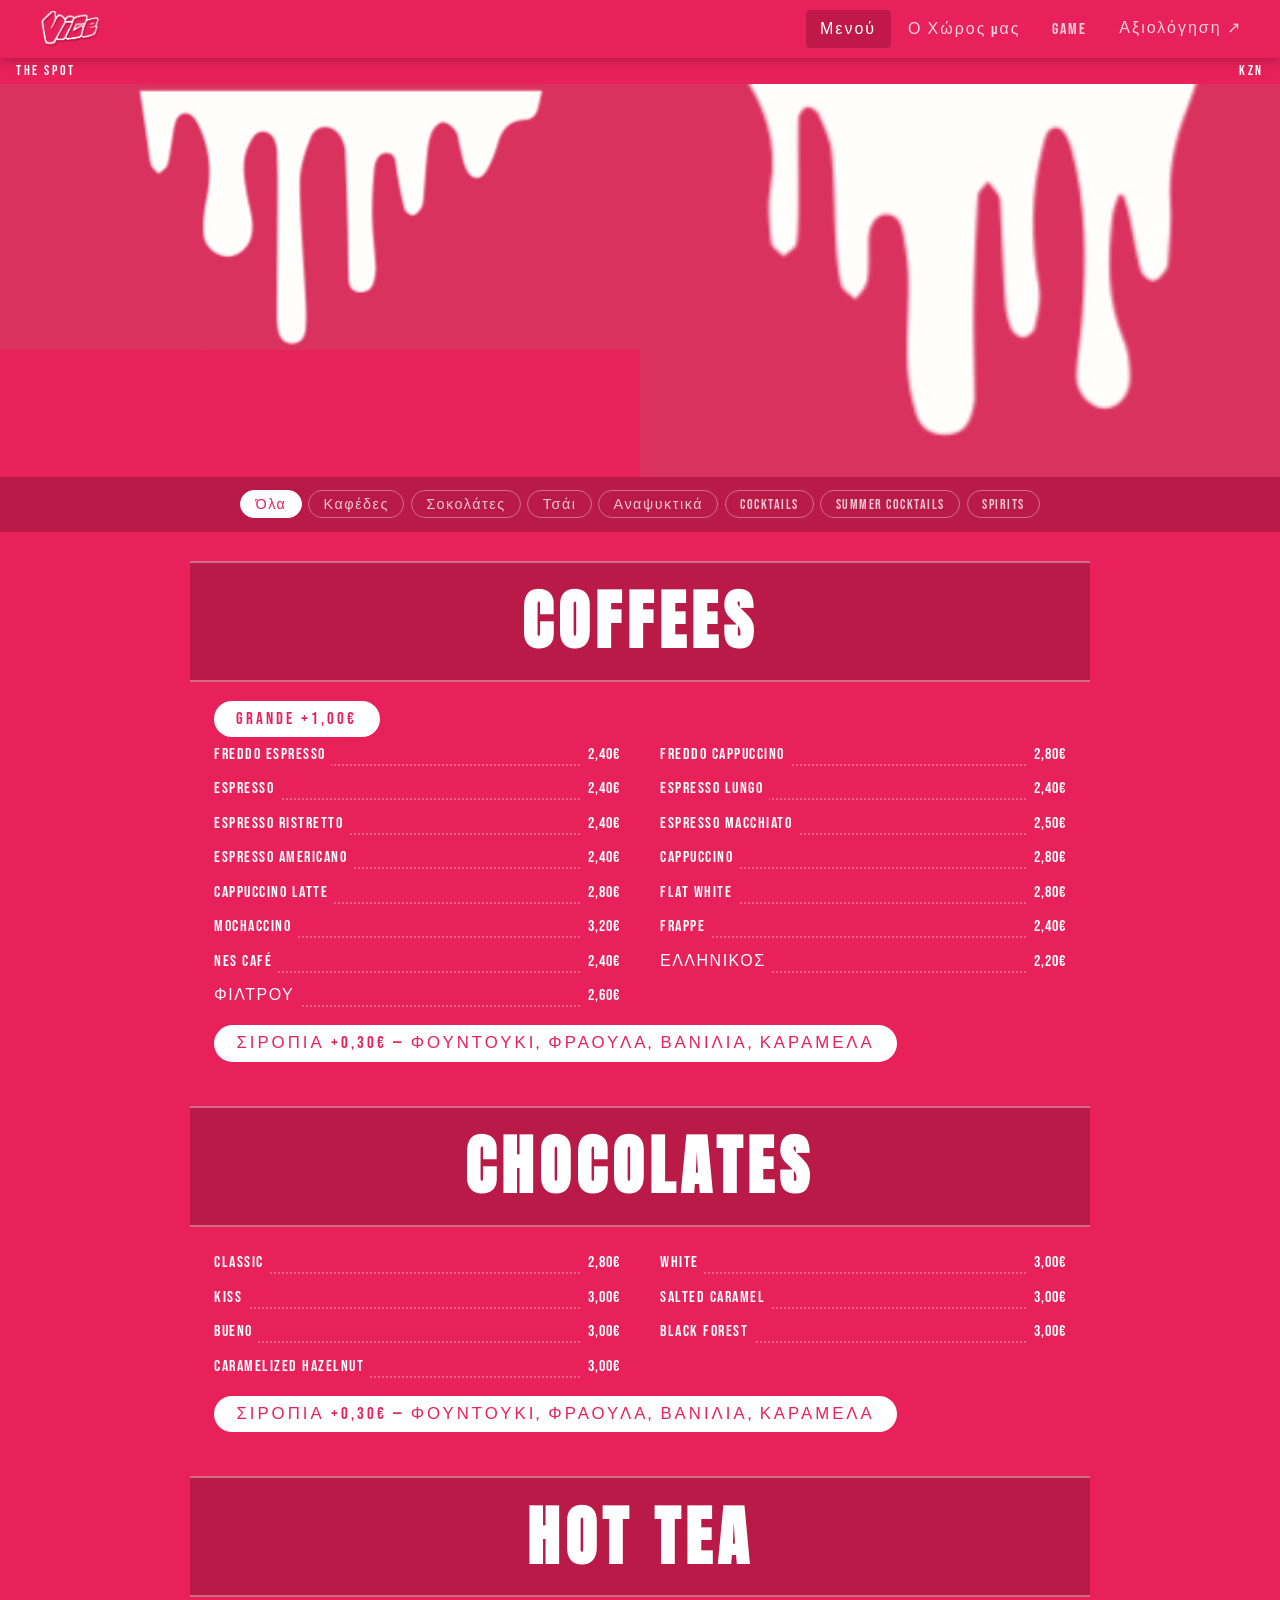
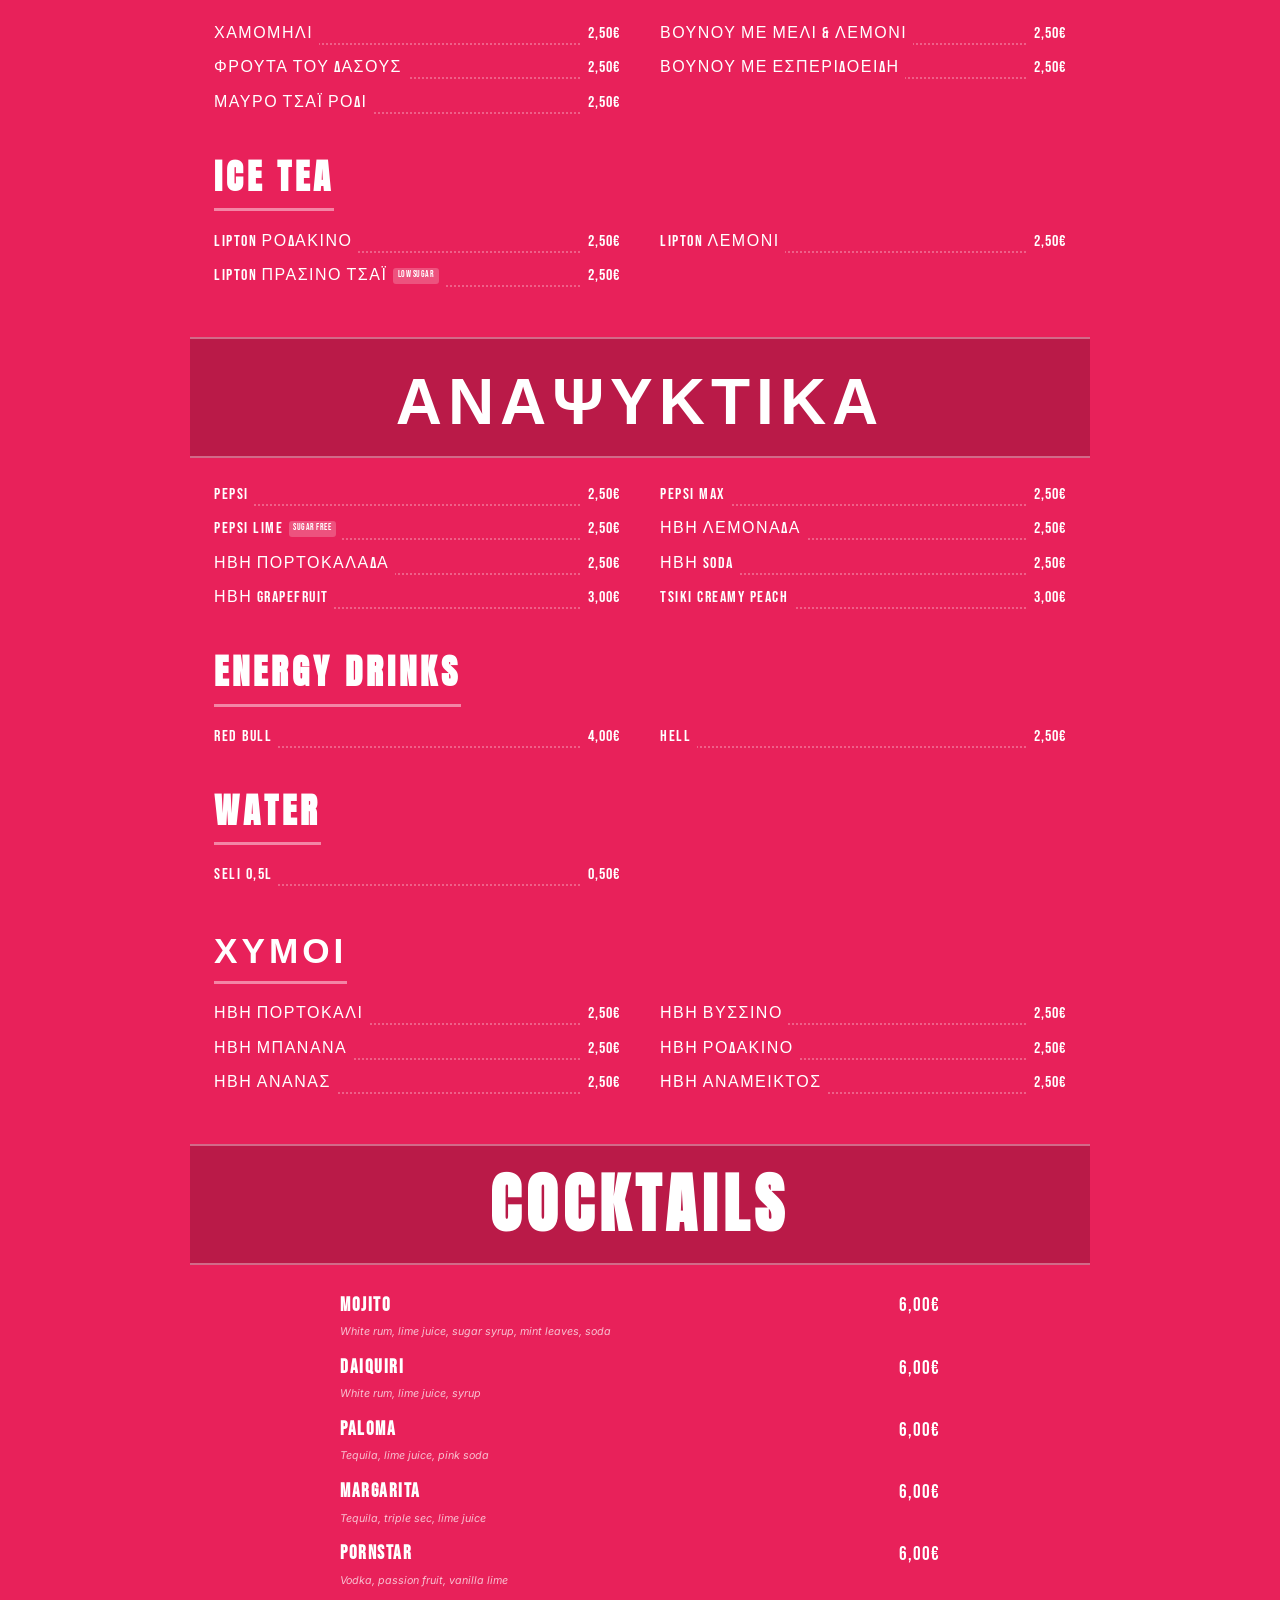
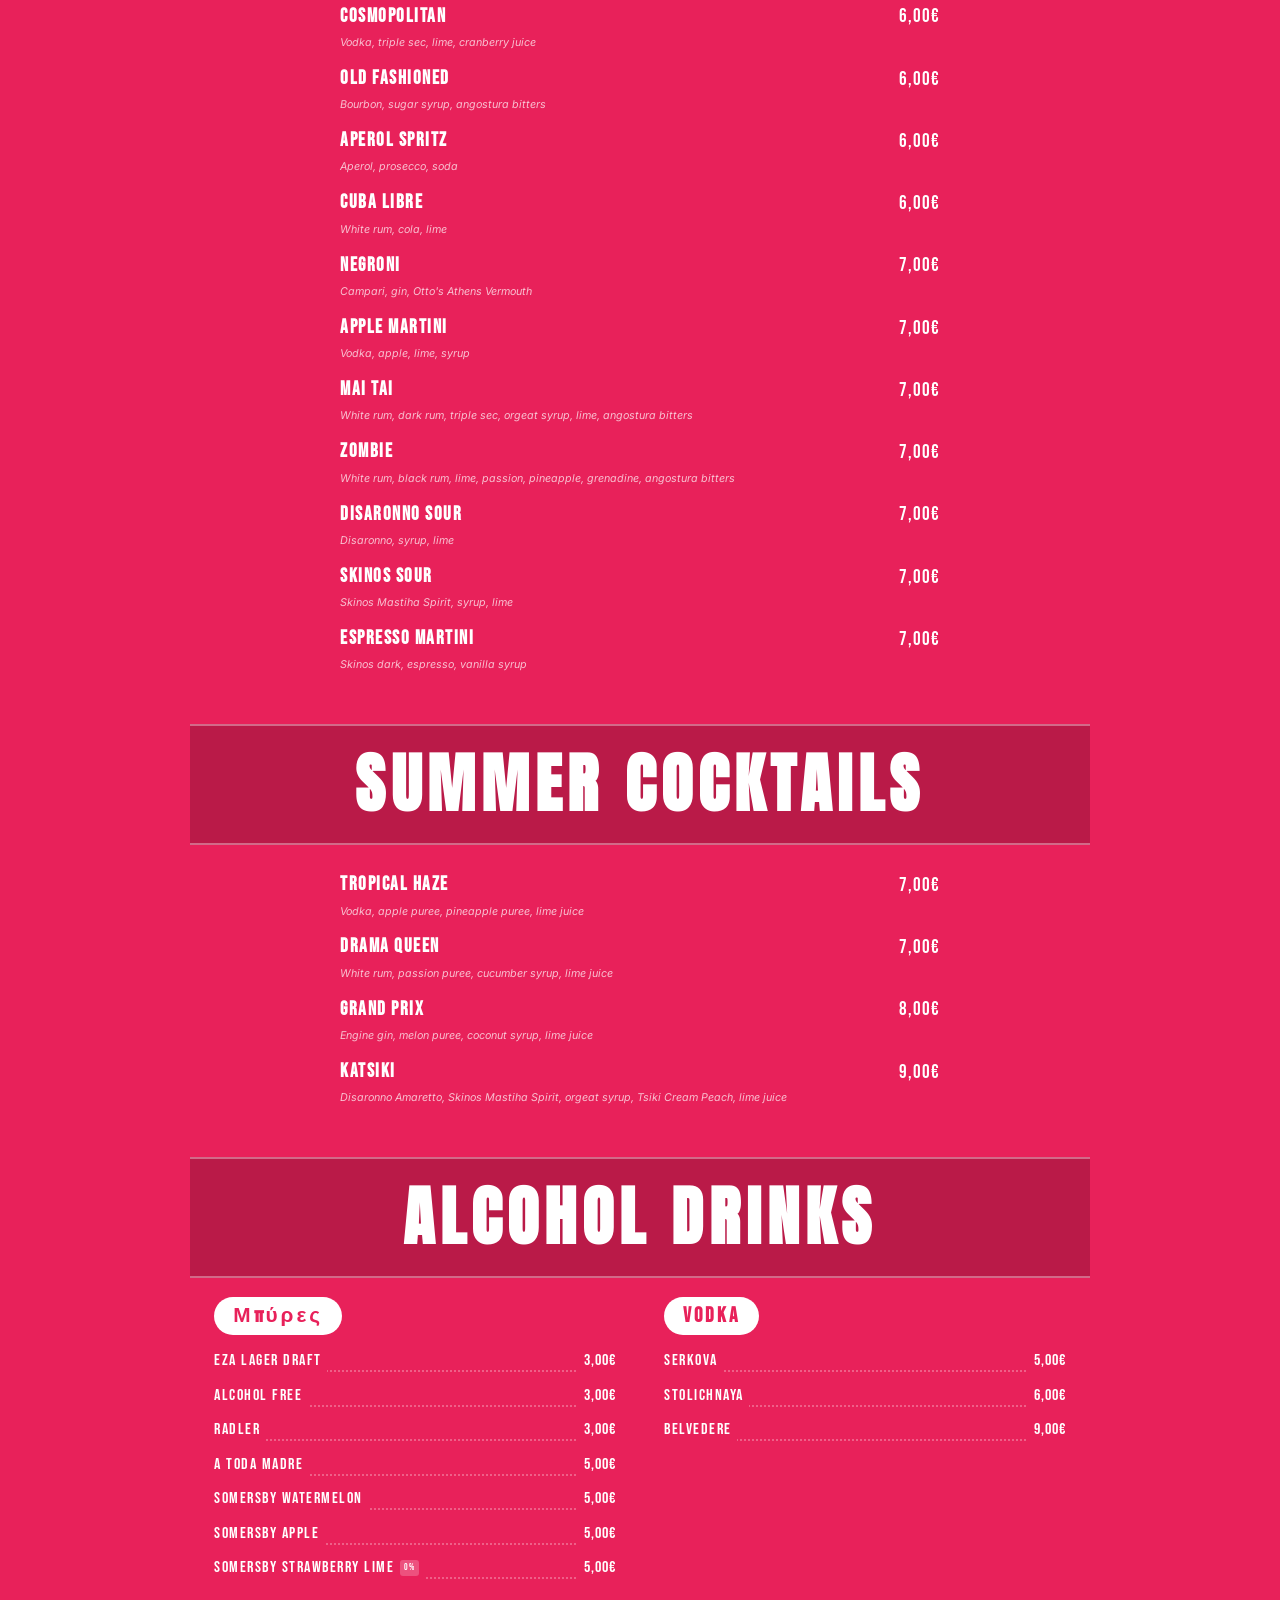
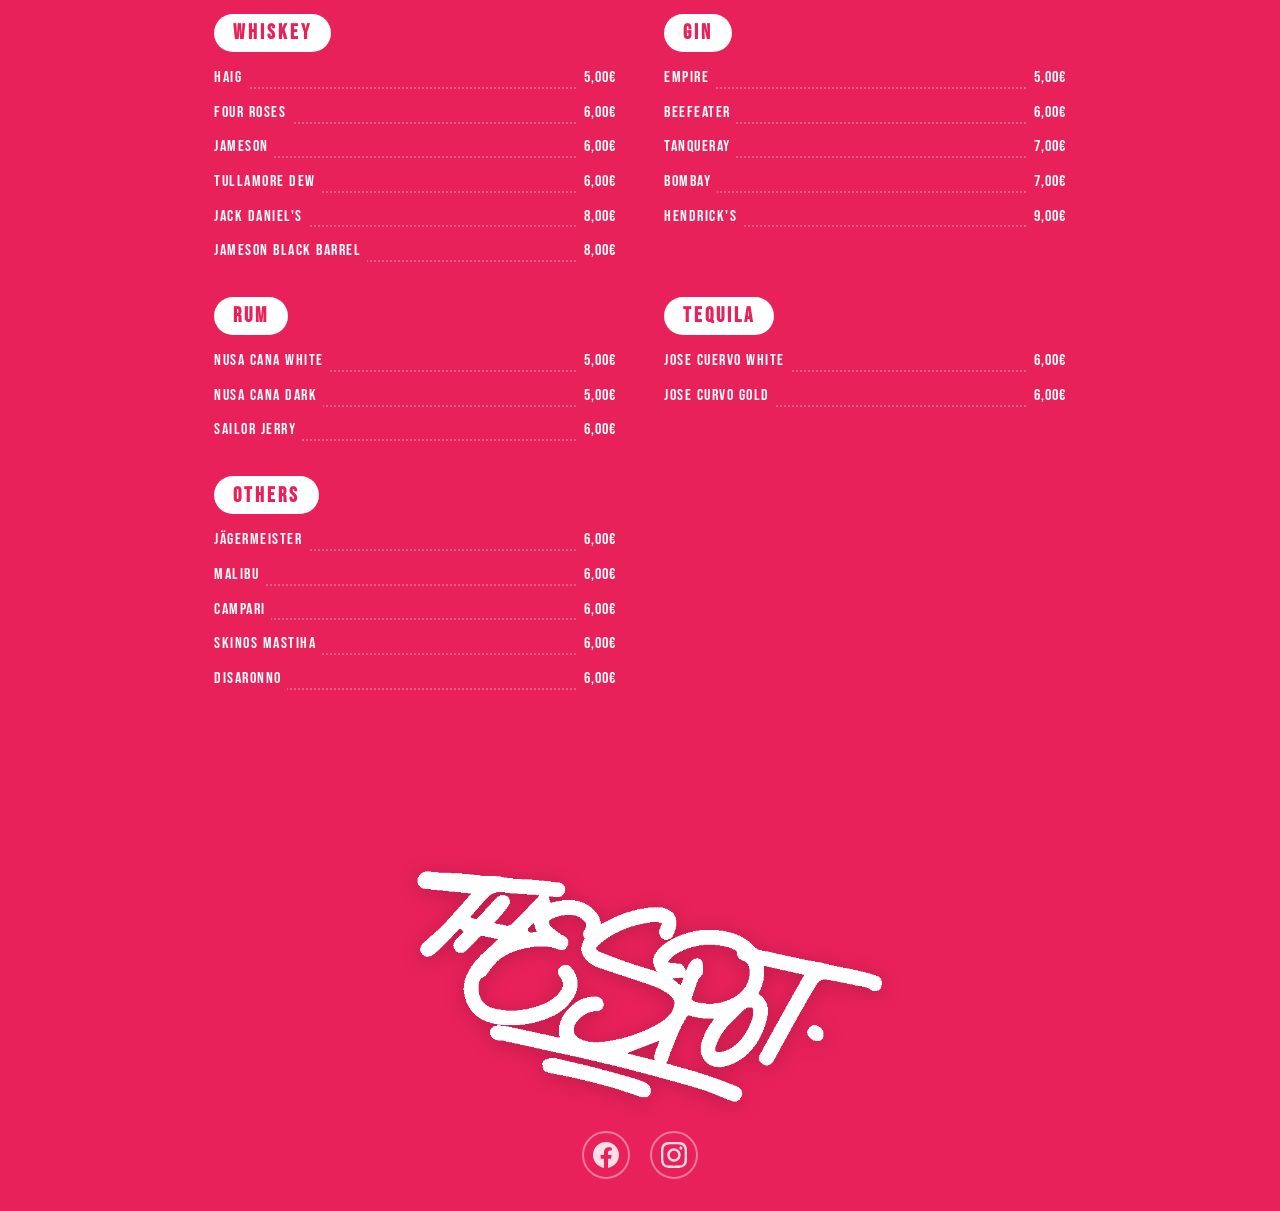
==== commit e672e7d0: "Replace SVG drip with PNG images and make whole site pink - Swap menu drip bar from inline SVG to dr" ====
--- a/index.html
+++ b/index.html
@@ -61,17 +61,8 @@
 
       <!-- Drip header -->
       <div class="menu-drip-bar" aria-hidden="true">
-        <svg xmlns="http://www.w3.org/2000/svg" viewBox="0 0 1000 72" preserveAspectRatio="xMidYMid slice">
-          <rect width="1000" height="30" fill="white"/>
-          <!-- Left drips -->
-          <path d="M58,30 C55,43 49,57 49,68 C49,75 53,79 58,79 C63,79 67,75 67,68 C67,57 61,43 58,30Z" fill="white"/>
-          <path d="M118,30 C115,45 108,63 108,76 C108,84 112,88 118,88 C124,88 128,84 128,76 C128,63 121,45 118,30Z" fill="white"/>
-          <path d="M170,30 C168,40 163,51 163,59 C163,65 166,69 170,69 C174,69 177,65 177,59 C177,51 172,40 170,30Z" fill="white"/>
-          <!-- Right drips -->
-          <path d="M830,30 C827,42 822,55 822,65 C822,72 825,75 830,75 C835,75 838,72 838,65 C838,55 833,42 830,30Z" fill="white"/>
-          <path d="M884,30 C881,45 875,63 875,76 C875,84 879,88 884,88 C889,88 893,84 893,76 C893,63 887,45 884,30Z" fill="white"/>
-          <path d="M938,30 C936,40 931,51 931,60 C931,66 934,70 938,70 C942,70 945,66 945,60 C945,51 940,40 938,30Z" fill="white"/>
-        </svg>
+        <img src="assets/images/drip_left.png" alt="" class="menu-drip-img menu-drip-img--left"/>
+        <img src="assets/images/drip_right.png" alt="" class="menu-drip-img menu-drip-img--right"/>
       </div>
 
       <!-- Filter bar -->
--- a/styles.css
+++ b/styles.css
@@ -45,7 +45,7 @@
 
 body {
   font-family: 'Inter', sans-serif;
-  background: var(--vice-bg);
+  background: var(--vice-pink);
   color: var(--vice-text);
   line-height: 1.6;
   min-height: 100vh;
@@ -156,15 +156,17 @@
 
 /* Drip bar */
 .menu-drip-bar {
+  display: flex;
+  justify-content: space-between;
+  align-items: flex-start;
+  background: var(--vice-pink);
   line-height: 0;
   overflow: hidden;
-  background: var(--vice-pink);
-}
-.menu-drip-bar svg {
-  display: block;
-  width: 100%;
+}
+.menu-drip-img {
+  display: block;
+  width: 50%;
   height: auto;
-  max-height: 88px;
 }
 
 /* Filter bar on pink bg */
@@ -388,9 +390,7 @@
     padding-left: 1rem;
     padding-right: 1rem;
   }
-  .menu-drip-bar svg {
-    max-height: 55px;
-  }
+
 }
 
 /* ═══════════════════════════════════════
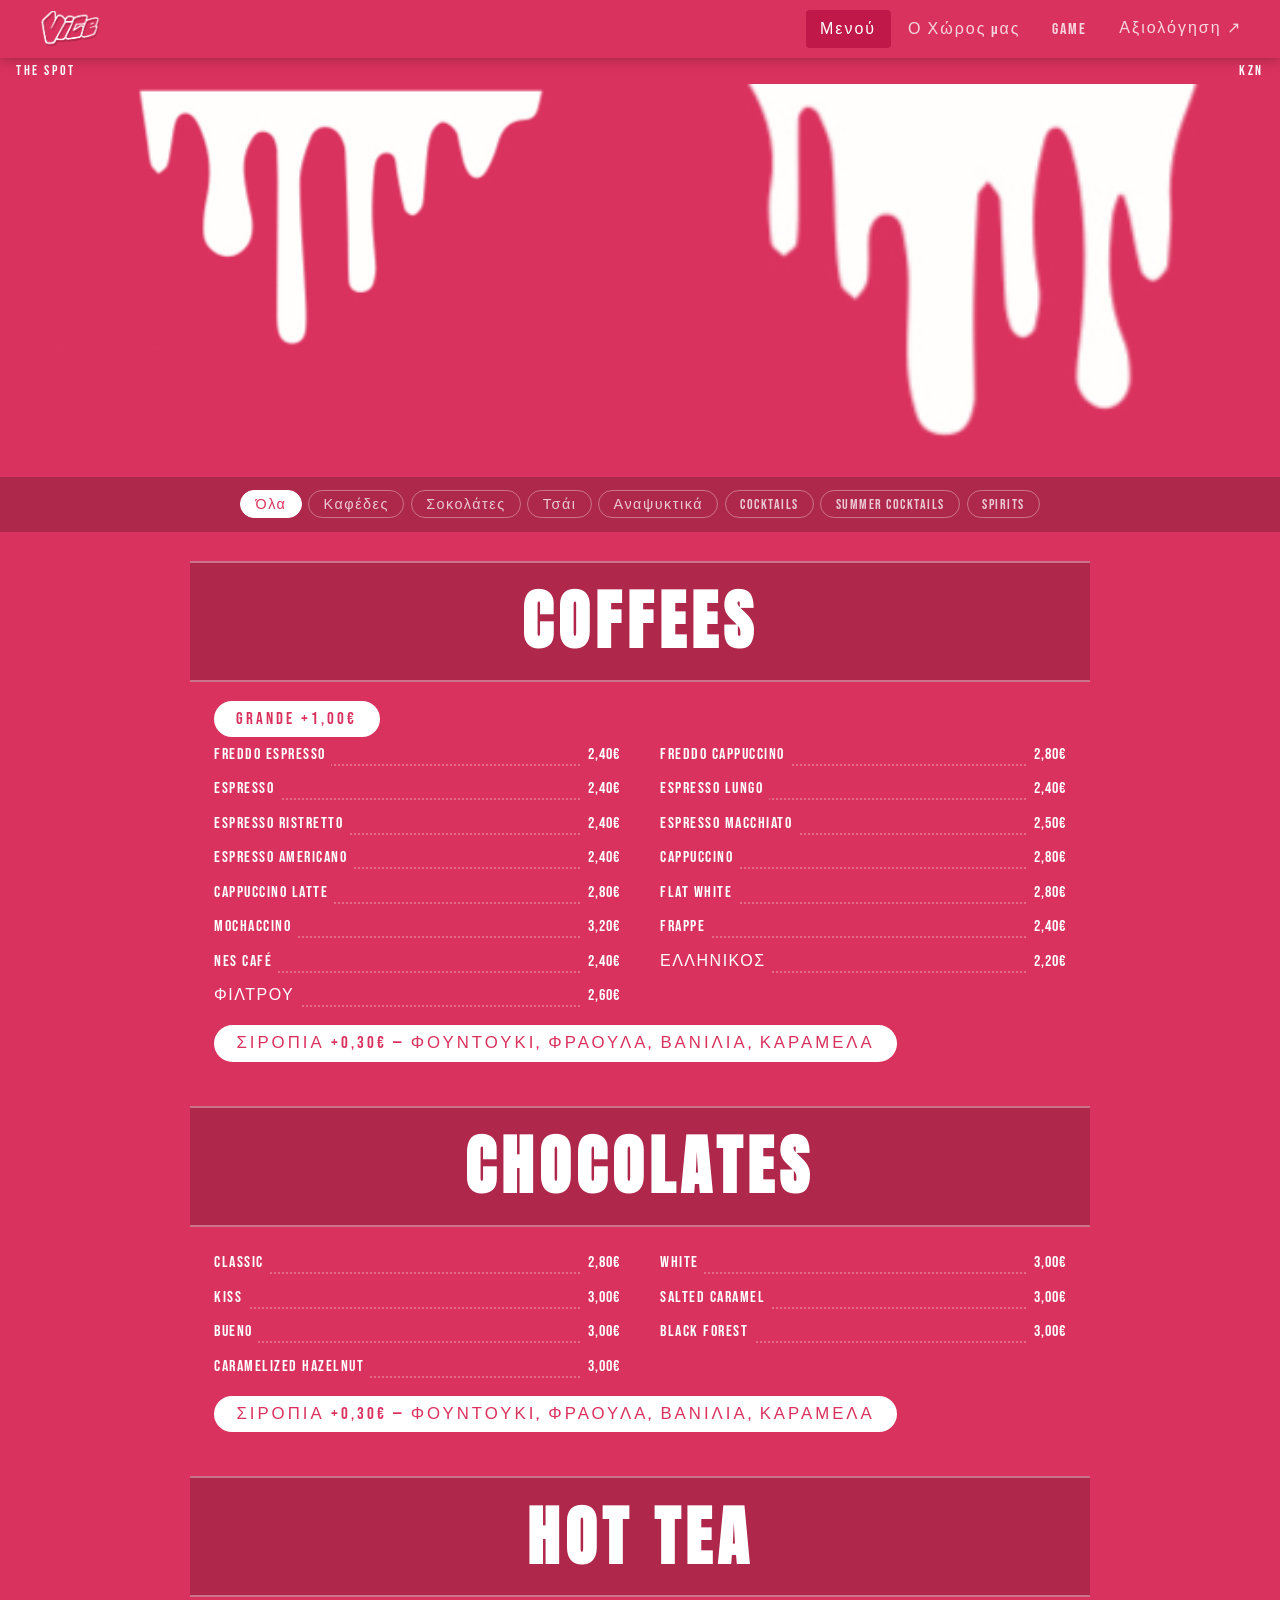
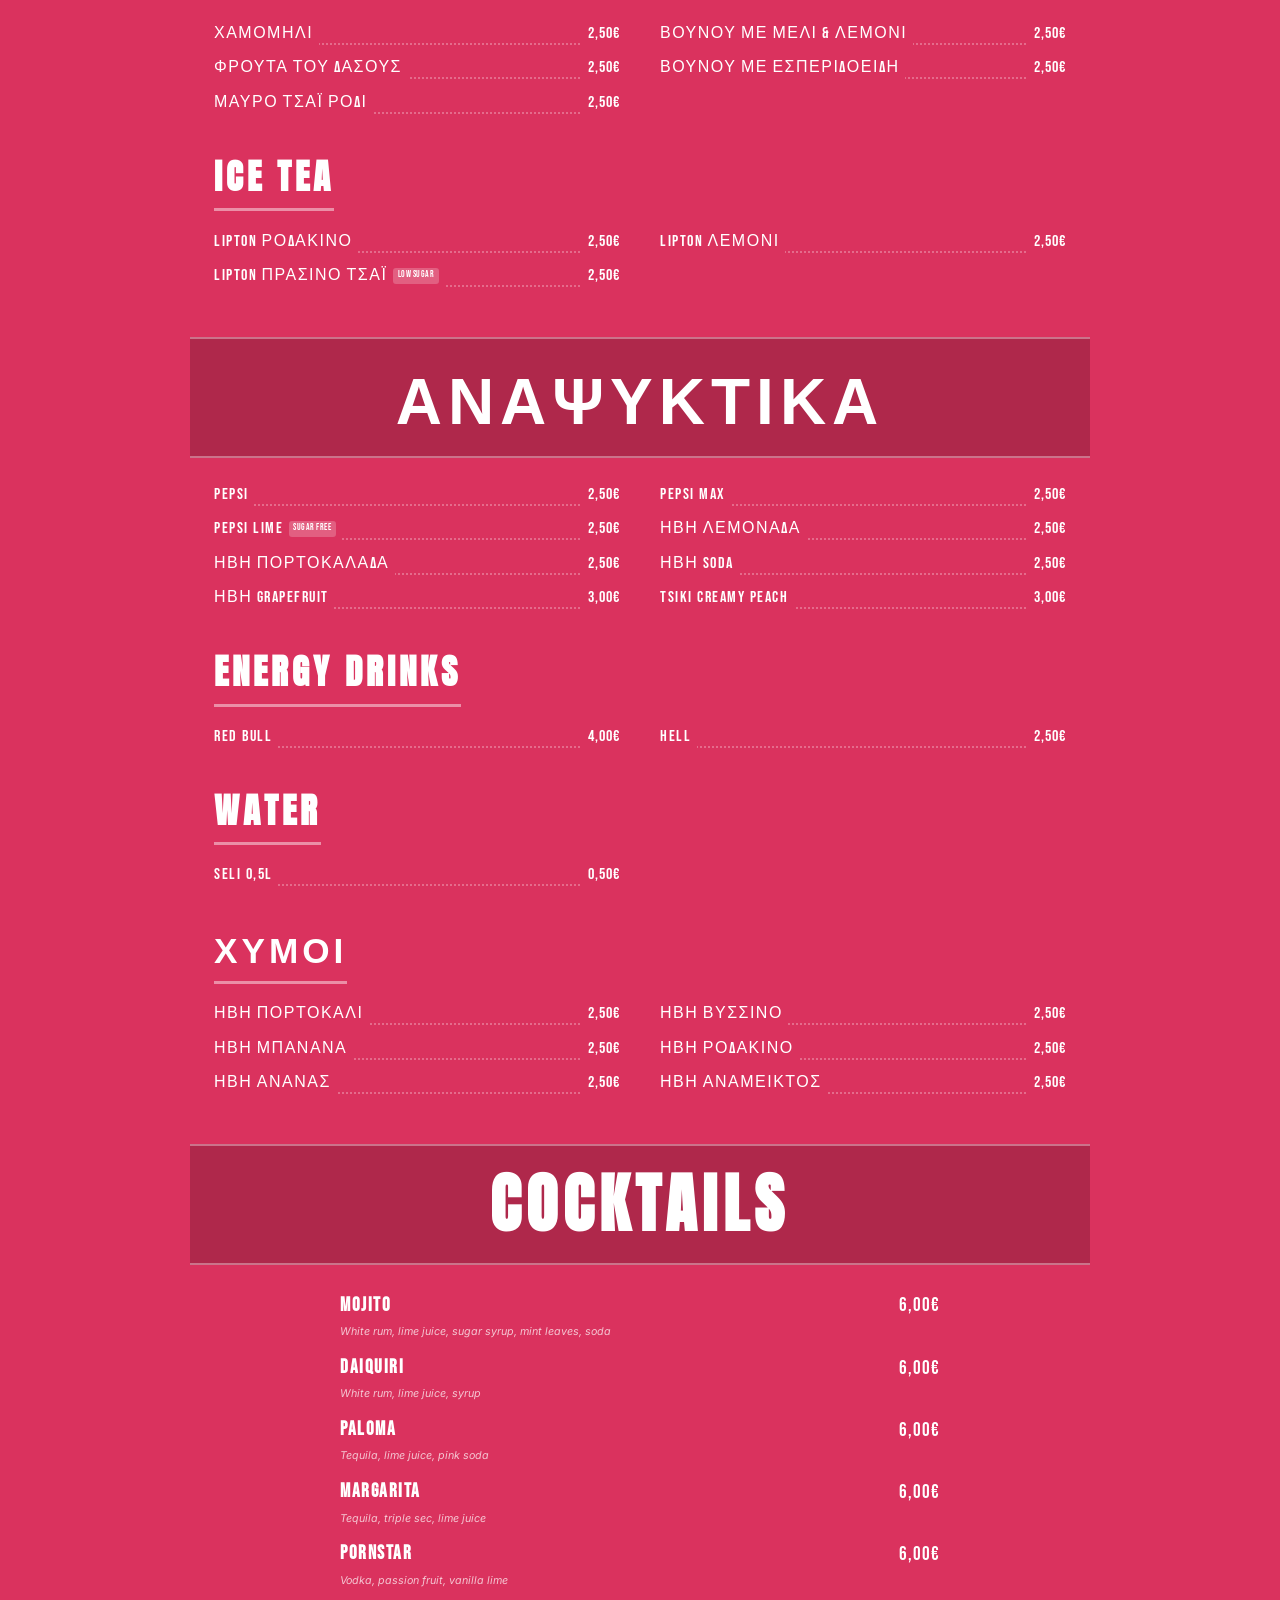
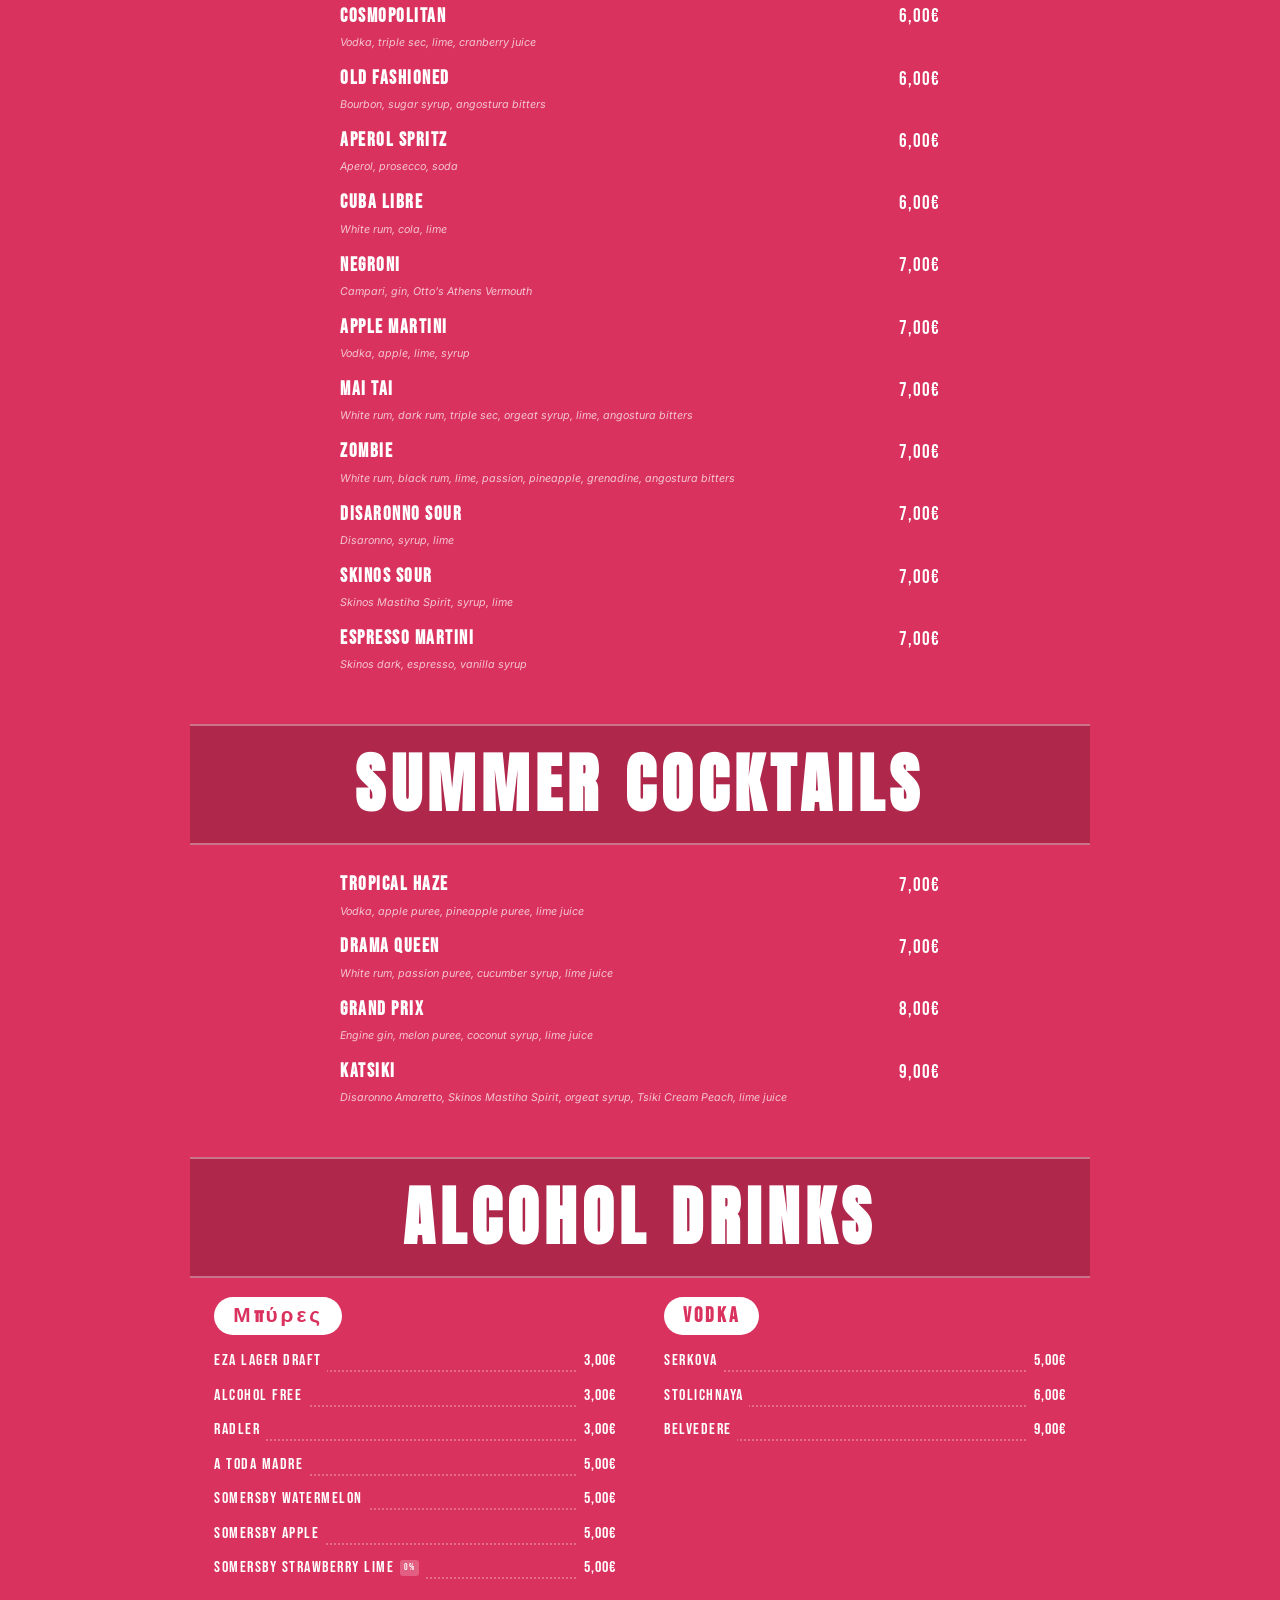
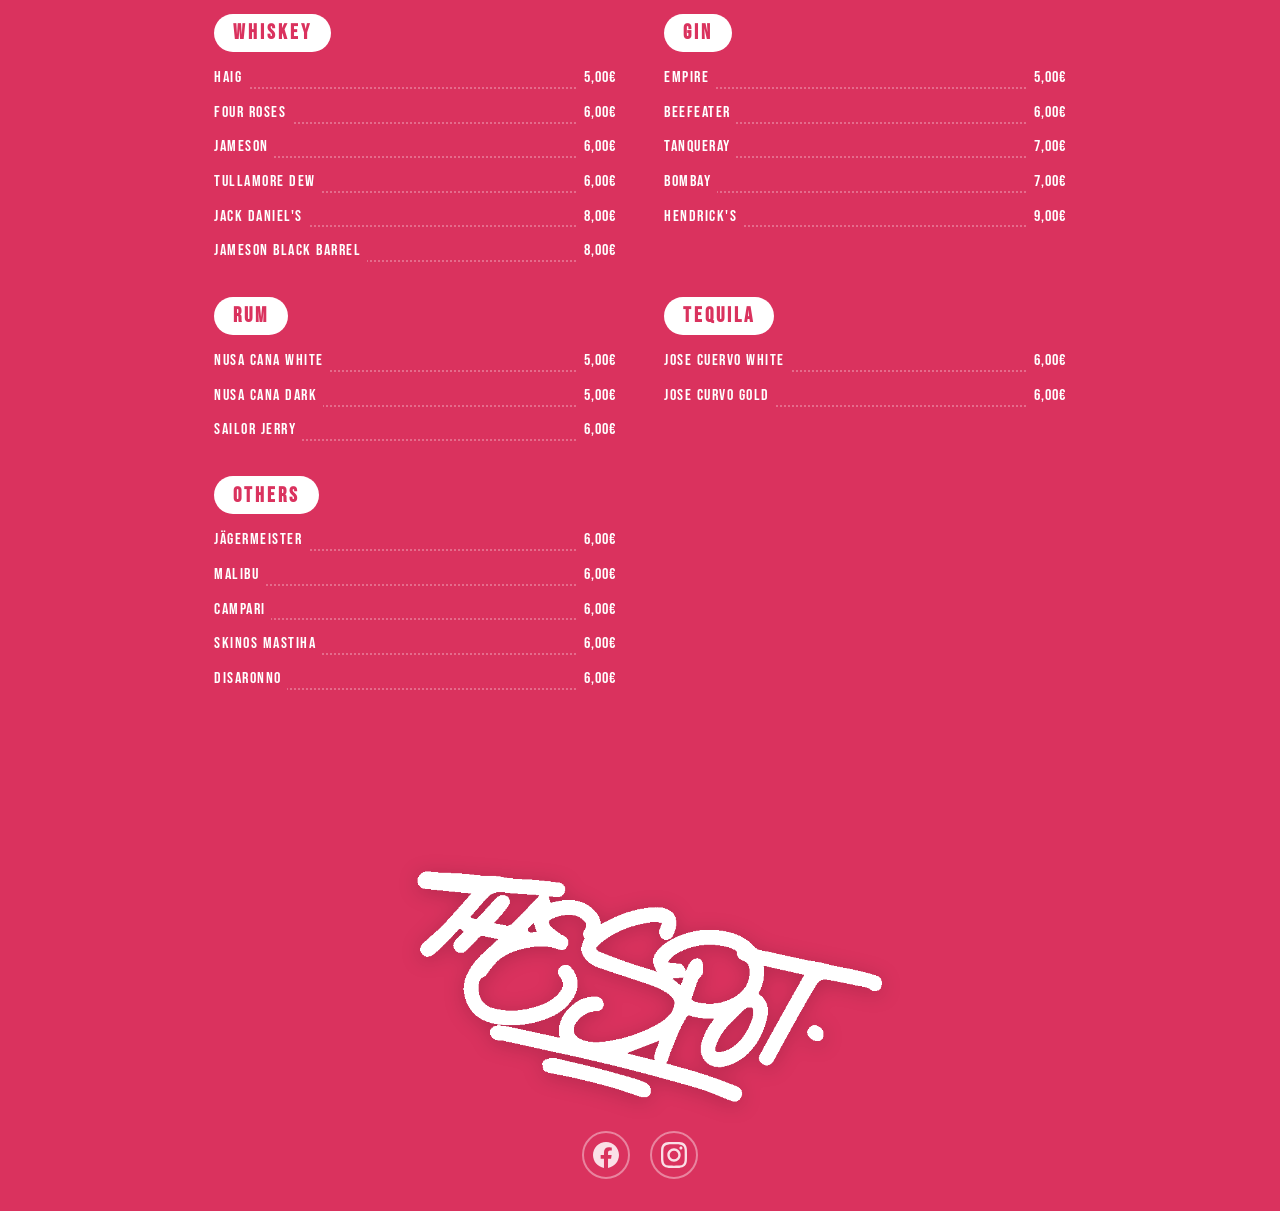
==== commit 56b0e9cd: "Change brand pink to #DA325E to match drip image background Co-Authored-By: Claude Sonnet 4.6 <norep" ====
--- a/index.html
+++ b/index.html
@@ -8,7 +8,7 @@
   <!-- SEO -->
   <meta name="description" content="Vice KZN – The Spot. Καφέδες, cocktails και vibes στην Κοζάνη."/>
   <meta name="keywords" content="vice kzn, cafe kozani, bar kozani, cocktails kozani, coffee kozani, the spot kozani"/>
-  <meta name="theme-color" content="#E8215A"/>
+  <meta name="theme-color" content="#DA325E"/>
 
   <!-- Open Graph -->
   <meta property="og:title" content="Vice KZN – The Spot"/>
@@ -18,7 +18,7 @@
   <meta property="og:site_name" content="Vice KZN"/>
 
   <!-- Favicon (inline SVG) -->
-  <link rel="icon" type="image/svg+xml" href="data:image/svg+xml,%3Csvg xmlns='http://www.w3.org/2000/svg' viewBox='0 0 100 100'%3E%3Crect width='100' height='100' rx='20' fill='%23E8215A'/%3E%3Ctext x='50%25' y='78%25' text-anchor='middle' font-family='serif' font-weight='bold' font-size='72' fill='white'%3EV%3C/text%3E%3C/svg%3E"/>
+  <link rel="icon" type="image/svg+xml" href="data:image/svg+xml,%3Csvg xmlns='http://www.w3.org/2000/svg' viewBox='0 0 100 100'%3E%3Crect width='100' height='100' rx='20' fill='%23DA325E'/%3E%3Ctext x='50%25' y='78%25' text-anchor='middle' font-family='serif' font-weight='bold' font-size='72' fill='white'%3EV%3C/text%3E%3C/svg%3E"/>
 
   <!-- Google Fonts -->
   <link rel="preconnect" href="https://fonts.googleapis.com"/>
--- a/styles.css
+++ b/styles.css
@@ -2,7 +2,7 @@
    CSS CUSTOM PROPERTIES
 ═══════════════════════════════════════ */
 :root {
-  --vice-pink:      #E8215A;
+  --vice-pink:      #DA325E;
   --vice-dark-pink: #C01848;
   --vice-white:     #FFFFFF;
   --vice-bg:        #F5F5F5;
@@ -1244,7 +1244,7 @@
   width: auto;
   height: 100%;
   max-width: 100%;
-  border: 2px solid #E8215A;
+  border: 2px solid var(--vice-pink);
   box-shadow: 0 0 24px rgba(232, 33, 90, 0.35);
   cursor: pointer;
   touch-action: none;
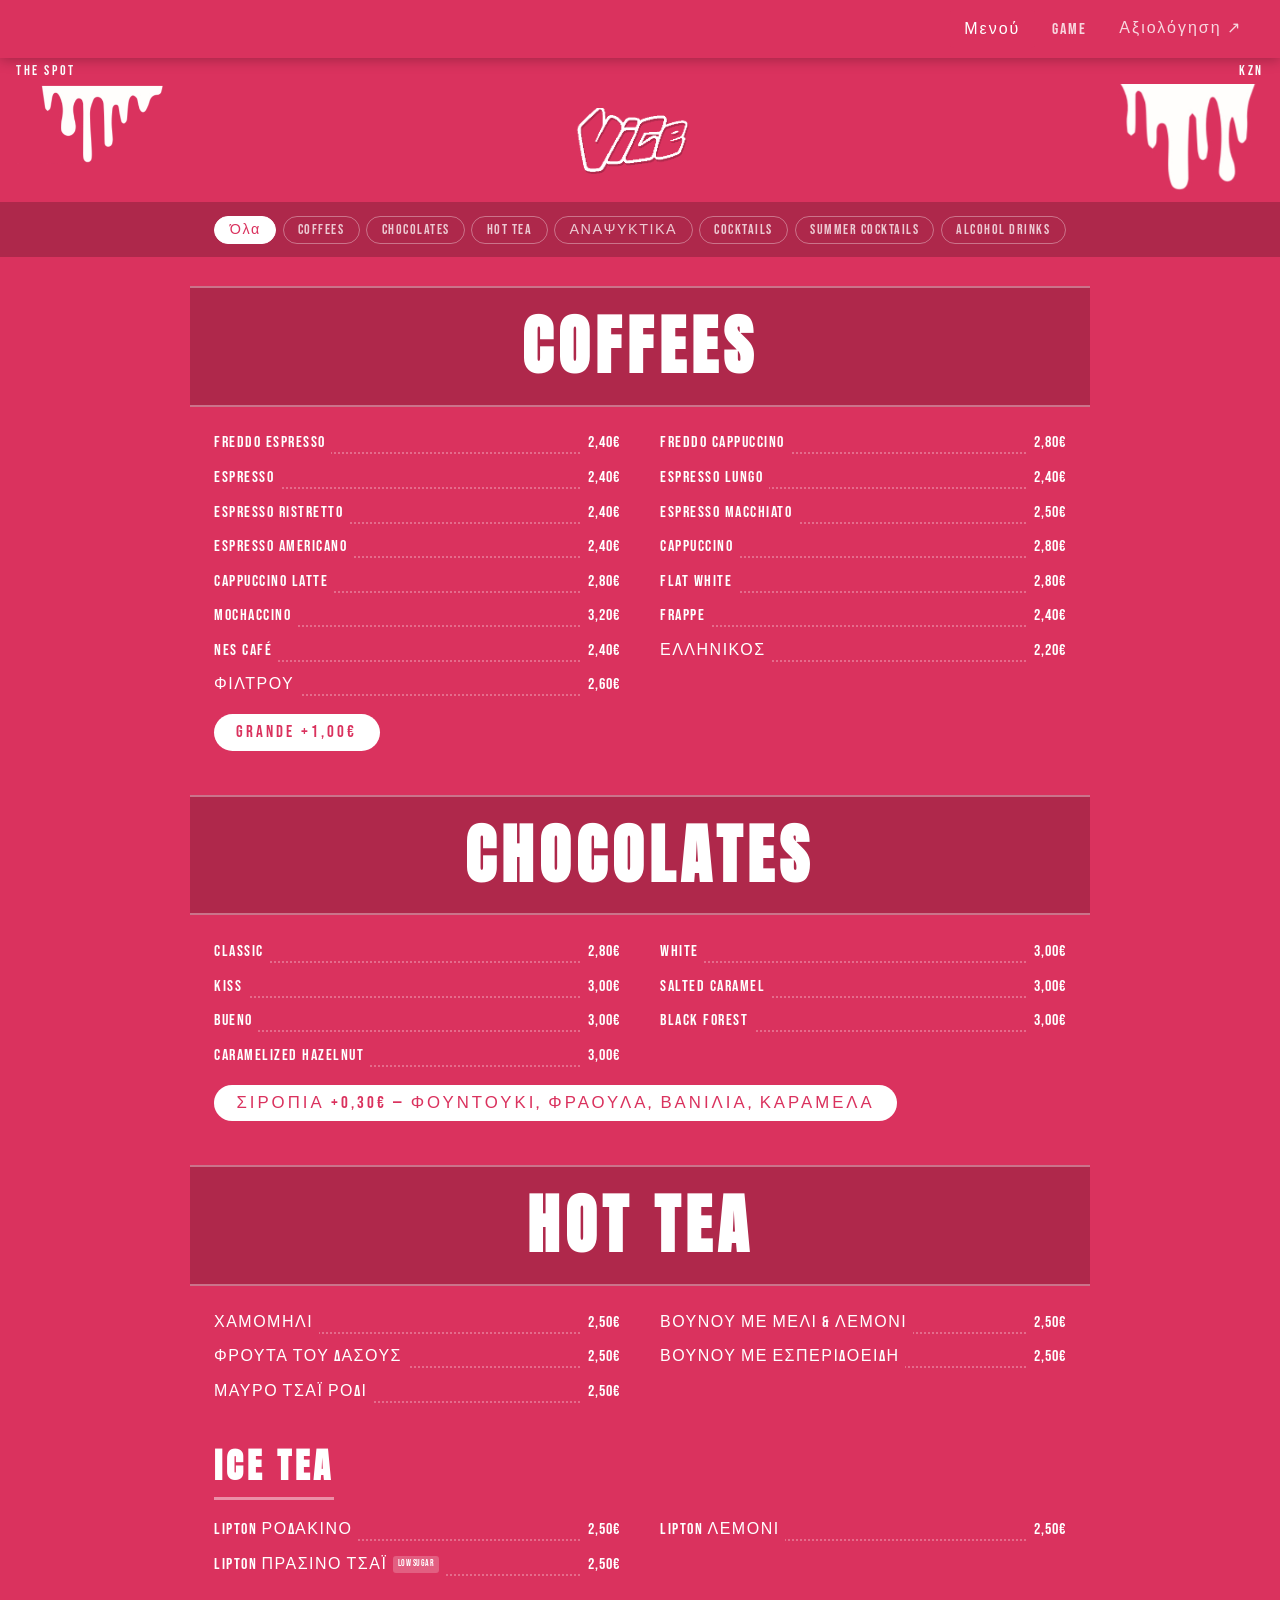
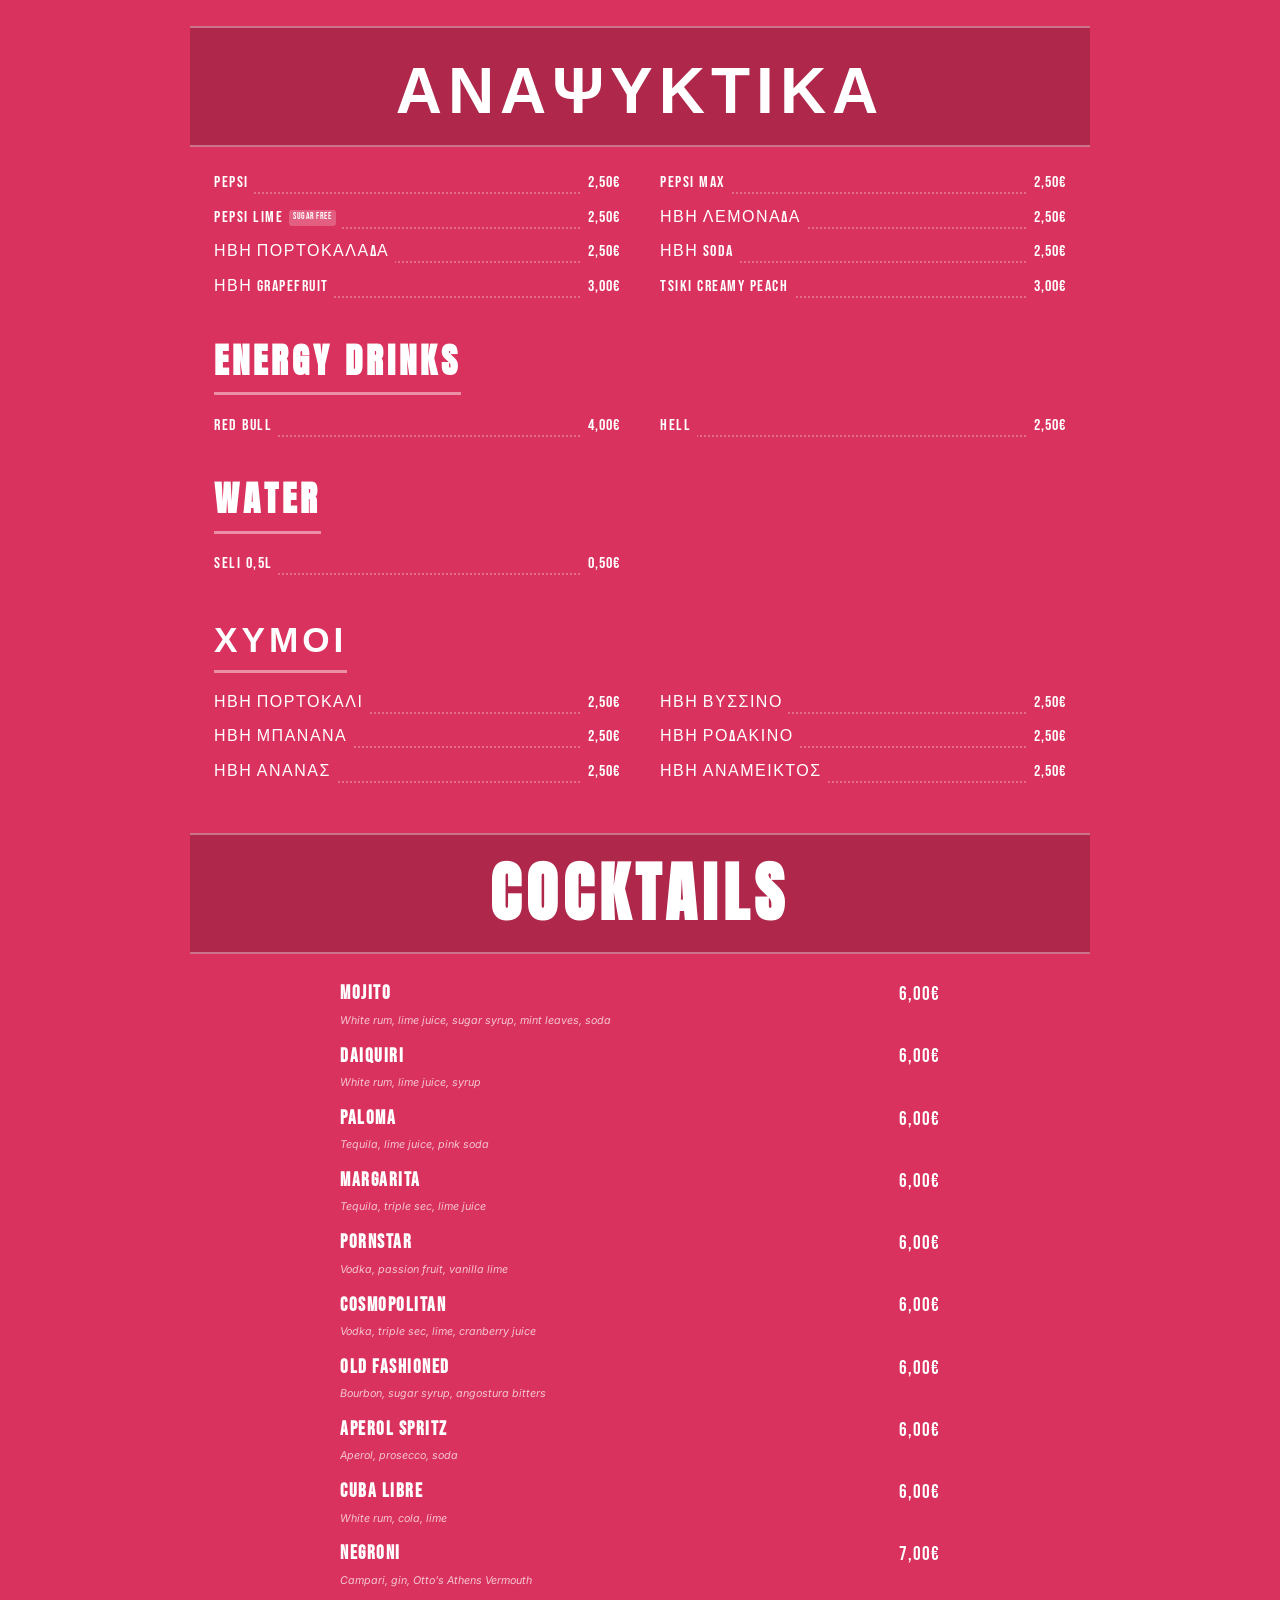
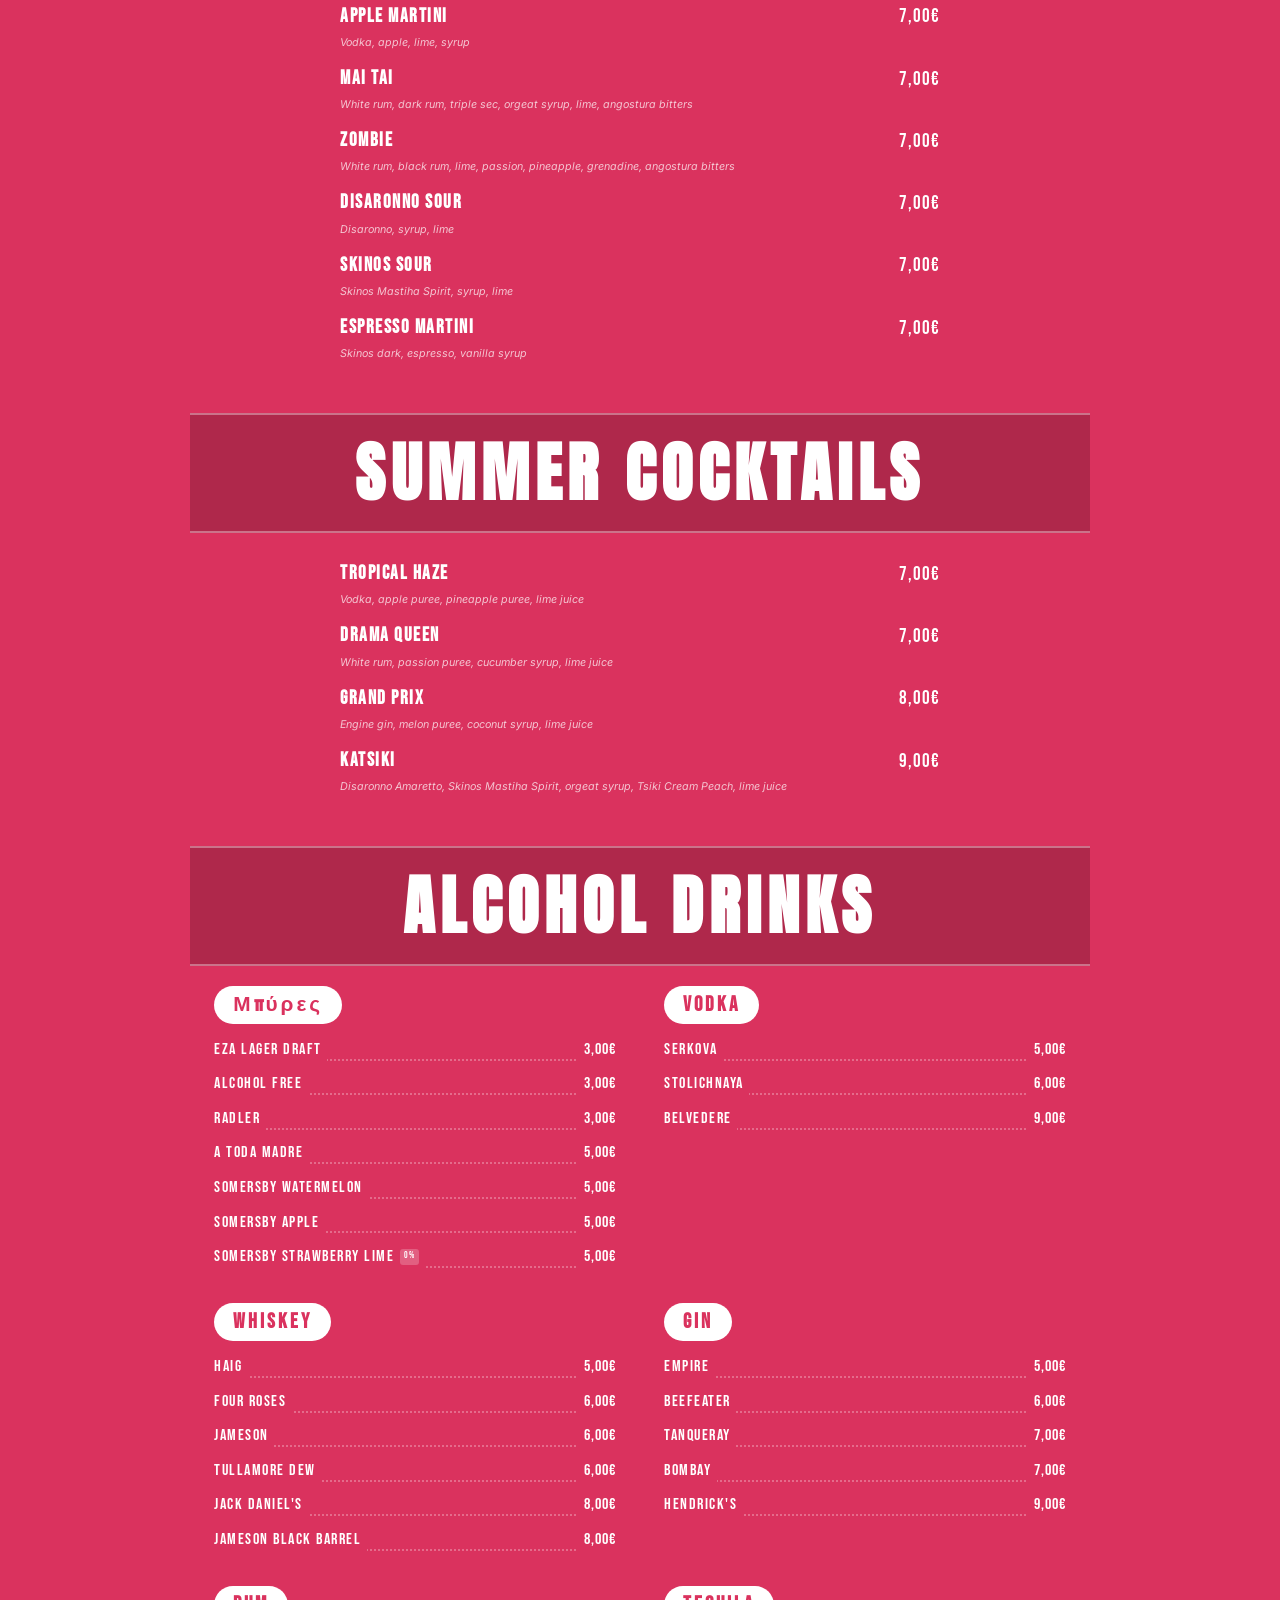
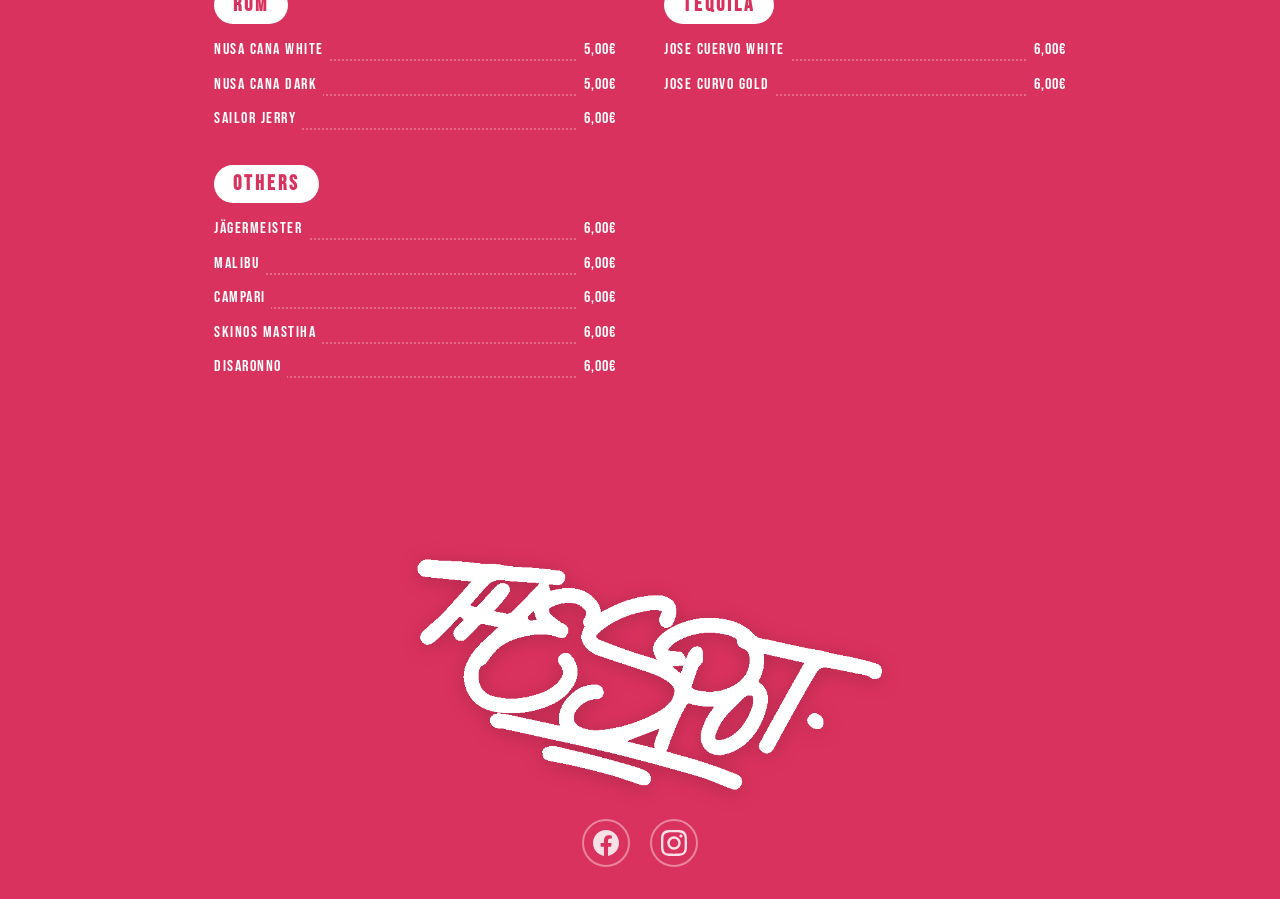
==== commit 2879b540: "Shrink header drip images and add our-space gallery photos Reduce drip bar image size on desktop and" ====
--- a/index.html
+++ b/index.html
@@ -33,12 +33,8 @@
        NAVIGATION
   ══════════════════════════════════ -->
   <nav class="nav" role="navigation" aria-label="Κύρια πλοήγηση">
-    <a href="#" class="nav-logo" onclick="switchPage('menu'); return false;" aria-label="Vice KZN - Αρχική">
-      <img src="assets/images/vice-logo.png" alt="Vice" class="nav-logo-img"/>
-    </a>
     <div class="nav-tabs" role="tablist">
       <button class="nav-tab active" data-page="menu"    role="tab" aria-selected="true"  onclick="switchPage('menu')">Μενού</button>
-      <button class="nav-tab"        data-page="gallery" role="tab" aria-selected="false" onclick="switchPage('gallery')">Ο Χώρος μας</button>
       <button class="nav-tab"        data-page="game"    role="tab" aria-selected="false" onclick="switchPage('game')">Game</button>
       <a class="nav-tab"
          href="https://search.google.com/local/writereview?placeid=ChIJ5QrGMQDTWRMRkhNZM8JuHYw"
@@ -60,21 +56,24 @@
     <div id="page-menu" class="page active" role="tabpanel">
 
       <!-- Drip header -->
-      <div class="menu-drip-bar" aria-hidden="true">
-        <img src="assets/images/drip_left.png" alt="" class="menu-drip-img menu-drip-img--left"/>
-        <img src="assets/images/drip_right.png" alt="" class="menu-drip-img menu-drip-img--right"/>
+      <div class="menu-drip-bar">
+        <img src="assets/images/drip_left.png" alt="" class="menu-drip-img menu-drip-img--left" aria-hidden="true"/>
+        <a href="#" class="menu-drip-logo-link" onclick="switchPage('menu'); return false;" aria-label="Vice KZN - Αρχική">
+          <img src="assets/images/vice-logo.png" alt="Vice" class="menu-drip-logo"/>
+        </a>
+        <img src="assets/images/drip_right.png" alt="" class="menu-drip-img menu-drip-img--right" aria-hidden="true"/>
       </div>
 
       <!-- Filter bar -->
       <div class="filter-bar" role="group" aria-label="Φίλτρα κατηγοριών">
         <button class="filter-btn active" data-filter="all"        onclick="filterMenu(this)">Όλα</button>
-        <button class="filter-btn"        data-filter="coffees"    onclick="filterMenu(this)">Καφέδες</button>
-        <button class="filter-btn"        data-filter="chocolates" onclick="filterMenu(this)">Σοκολάτες</button>
-        <button class="filter-btn"        data-filter="tea"        onclick="filterMenu(this)">Τσάι</button>
-        <button class="filter-btn"        data-filter="soft"       onclick="filterMenu(this)">Αναψυκτικά</button>
-        <button class="filter-btn"        data-filter="cocktails"  onclick="filterMenu(this)">Cocktails</button>
-        <button class="filter-btn"        data-filter="summer"     onclick="filterMenu(this)">Summer Cocktails</button>
-        <button class="filter-btn"        data-filter="spirits"    onclick="filterMenu(this)">Spirits</button>
+        <button class="filter-btn"        data-filter="coffees"    onclick="filterMenu(this)">COFFEES</button>
+        <button class="filter-btn"        data-filter="chocolates" onclick="filterMenu(this)">CHOCOLATES</button>
+        <button class="filter-btn"        data-filter="tea"        onclick="filterMenu(this)">HOT TEA</button>
+        <button class="filter-btn"        data-filter="soft"       onclick="filterMenu(this)">ΑΝΑΨΥΚΤΙΚΑ</button>
+        <button class="filter-btn"        data-filter="cocktails"  onclick="filterMenu(this)">COCKTAILS</button>
+        <button class="filter-btn"        data-filter="summer"     onclick="filterMenu(this)">SUMMER COCKTAILS</button>
+        <button class="filter-btn"        data-filter="spirits"    onclick="filterMenu(this)">ALCOHOL DRINKS</button>
       </div>
 
       <!-- Menu content -->
@@ -83,7 +82,6 @@
         <!-- COFFEES -->
         <section class="menu-section" data-category="coffees">
           <h2 class="section-title">COFFEES</h2>
-          <p class="section-note">Grande +1,00€</p>
           <div class="menu-grid">
             <div class="menu-item"><span class="item-name">Freddo Espresso</span><span class="item-price">2,40€</span></div>
             <div class="menu-item"><span class="item-name">Freddo Cappuccino</span><span class="item-price">2,80€</span></div>
@@ -101,7 +99,7 @@
             <div class="menu-item"><span class="item-name">Ελληνικός</span><span class="item-price">2,20€</span></div>
             <div class="menu-item"><span class="item-name">Φίλτρου</span><span class="item-price">2,60€</span></div>
           </div>
-          <p class="section-note" style="margin-top:0.75rem;">Σιρόπια +0,30€ — φουντούκι, φράουλα, βανίλια, καραμέλα</p>
+          <p class="section-note" style="margin-top:0.75rem;">Grande +1,00€</p>
         </section>
 
         <!-- CHOCOLATES -->
@@ -337,55 +335,6 @@
 
       </div><!-- /.menu-sections -->
     </div><!-- /#page-menu -->
-
-
-    <!-- ══════════════════════════════════
-         PAGE: ΓΚΑΛΕΡΙ
-    ══════════════════════════════════ -->
-    <div id="page-gallery" class="page" role="tabpanel">
-
-      <!-- Gallery Grid -->
-      <div class="gallery-container">
-        <div class="gallery-grid">
-          <!-- Featured cell (2×2) — replace div.gallery-placeholder with <img src="assets/images/bar.jpg" alt="The Bar" loading="lazy"> -->
-          <div class="gallery-item gallery-item--featured" aria-label="THE BAR">
-            <div class="gallery-placeholder">🍹</div>
-            <div class="gallery-overlay"><span>THE BAR</span></div>
-          </div>
-          <!-- Cell 2 -->
-          <div class="gallery-item" aria-label="VIBES">
-            <div class="gallery-placeholder">🎵</div>
-            <div class="gallery-overlay"><span>VIBES</span></div>
-          </div>
-          <!-- Cell 3 -->
-          <div class="gallery-item" aria-label="NIGHTS">
-            <div class="gallery-placeholder">🌙</div>
-            <div class="gallery-overlay"><span>NIGHTS</span></div>
-          </div>
-          <!-- Cell 4 -->
-          <div class="gallery-item" aria-label="COFFEE">
-            <div class="gallery-placeholder">☕</div>
-            <div class="gallery-overlay"><span>COFFEE</span></div>
-          </div>
-          <!-- Cell 5 -->
-          <div class="gallery-item" aria-label="SPACE">
-            <div class="gallery-placeholder">🪴</div>
-            <div class="gallery-overlay"><span>SPACE</span></div>
-          </div>
-          <!-- Cell 6 -->
-          <div class="gallery-item" aria-label="EVENTS">
-            <div class="gallery-placeholder">🎉</div>
-            <div class="gallery-overlay"><span>EVENTS</span></div>
-          </div>
-          <!-- Cell 7 -->
-          <div class="gallery-item" aria-label="MORNING">
-            <div class="gallery-placeholder">🌅</div>
-            <div class="gallery-overlay"><span>MORNING</span></div>
-          </div>
-        </div>
-      </div>
-
-    </div><!-- /#page-gallery -->
 
 
     <!-- ══════════════════════════════════
--- a/styles.css
+++ b/styles.css
@@ -3,7 +3,7 @@
 ═══════════════════════════════════════ */
 :root {
   --vice-pink:      #DA325E;
-  --vice-dark-pink: #C01848;
+  --vice-dark-pink: #DA325E;
   --vice-white:     #FFFFFF;
   --vice-bg:        #F5F5F5;
   --vice-text:      #1a1a1a;
@@ -81,23 +81,10 @@
   background: var(--vice-pink);
   display: flex;
   align-items: center;
-  justify-content: space-between;
+  justify-content: flex-end;
   padding: 0 1.5rem;
   height: var(--nav-height);
   box-shadow: 0 2px 12px rgba(0, 0, 0, 0.25);
-}
-
-.nav-logo {
-  text-decoration: none;
-  display: flex;
-  align-items: center;
-}
-
-.nav-logo-img {
-  height: 36px;
-  width: auto;
-  display: block;
-  filter: drop-shadow(1px 2px 0px rgba(0,0,0,0.2));
 }
 
 .nav-tabs {
@@ -165,8 +152,19 @@
 }
 .menu-drip-img {
   display: block;
-  width: 50%;
+  width: 15%;
   height: auto;
+}
+.menu-drip-logo-link {
+  display: block;
+  align-self: center;
+  flex-shrink: 0;
+}
+.menu-drip-logo {
+  display: block;
+  height: 70px;
+  width: auto;
+  filter: drop-shadow(1px 2px 0px rgba(0,0,0,0.2));
 }
 
 /* Filter bar on pink bg */
@@ -390,6 +388,12 @@
     padding-left: 1rem;
     padding-right: 1rem;
   }
+  .menu-drip-img {
+    width: 11%;
+  }
+  .menu-drip-logo {
+    height: 50px;
+  }
 
 }
 
@@ -613,89 +617,6 @@
   background: var(--vice-bg);
   padding-top: 0.15rem;
   padding-bottom: 0.15rem;
-}
-
-/* ═══════════════════════════════════════
-   GALLERY
-═══════════════════════════════════════ */
-.gallery-container {
-  max-width: 1100px;
-  margin: 0 auto;
-  padding: 2rem 1.5rem 0;
-}
-
-.gallery-grid {
-  display: grid;
-  grid-template-columns: repeat(3, 1fr);
-  grid-auto-rows: 220px;
-  gap: 12px;
-}
-
-.gallery-item {
-  position: relative;
-  overflow: hidden;
-  border-radius: var(--radius);
-  background: #e5e5e5;
-}
-
-.gallery-item--featured {
-  grid-column: span 2;
-  grid-row: span 2;
-}
-
-/* Replace .gallery-placeholder with real <img> when photos are ready */
-.gallery-placeholder {
-  width: 100%;
-  height: 100%;
-  display: flex;
-  align-items: center;
-  justify-content: center;
-  font-size: 2.8rem;
-  background: linear-gradient(135deg, #ececec, #d8d8d8);
-  transition: transform 0.4s ease;
-}
-
-.gallery-item--featured .gallery-placeholder {
-  font-size: 5rem;
-}
-
-.gallery-item:hover .gallery-placeholder {
-  transform: scale(1.06);
-}
-
-.gallery-item img {
-  width: 100%;
-  height: 100%;
-  object-fit: cover;
-  display: block;
-  transition: transform 0.4s ease;
-}
-
-.gallery-item:hover img {
-  transform: scale(1.06);
-}
-
-.gallery-overlay {
-  position: absolute;
-  inset: 0;
-  background: rgba(232, 33, 90, 0.55);
-  display: flex;
-  align-items: center;
-  justify-content: center;
-  opacity: 0;
-  transition: opacity 0.3s ease;
-}
-
-.gallery-item:hover .gallery-overlay {
-  opacity: 1;
-}
-
-.gallery-overlay span {
-  font-family: 'Bebas Neue', sans-serif;
-  font-size: 1.5rem;
-  letter-spacing: 4px;
-  color: var(--vice-white);
-  text-shadow: 0 2px 6px rgba(0, 0, 0, 0.3);
 }
 
 /* ═══════════════════════════════════════
@@ -1155,21 +1076,6 @@
 }
 
 /* ═══════════════════════════════════════
-   RESPONSIVE — tablet
-═══════════════════════════════════════ */
-@media (max-width: 768px) {
-  .gallery-grid {
-    grid-template-columns: repeat(2, 1fr);
-    grid-auto-rows: 180px;
-  }
-
-  .gallery-item--featured {
-    grid-column: span 2;
-    grid-row: span 1;
-  }
-}
-
-/* ═══════════════════════════════════════
    RESPONSIVE — mobile
 ═══════════════════════════════════════ */
 @media (max-width: 600px) {
@@ -1195,16 +1101,6 @@
 
   .menu-sections { padding: 1.5rem 1rem 3rem; }
   .menu-grid { grid-template-columns: 1fr; }
-
-  .gallery-container { padding: 1.5rem 1rem 0; }
-  .gallery-grid {
-    grid-template-columns: 1fr;
-    grid-auto-rows: 190px;
-  }
-  .gallery-item--featured {
-    grid-column: 1;
-    grid-row: span 1;
-  }
 
   .rating-summary {
     flex-direction: column;
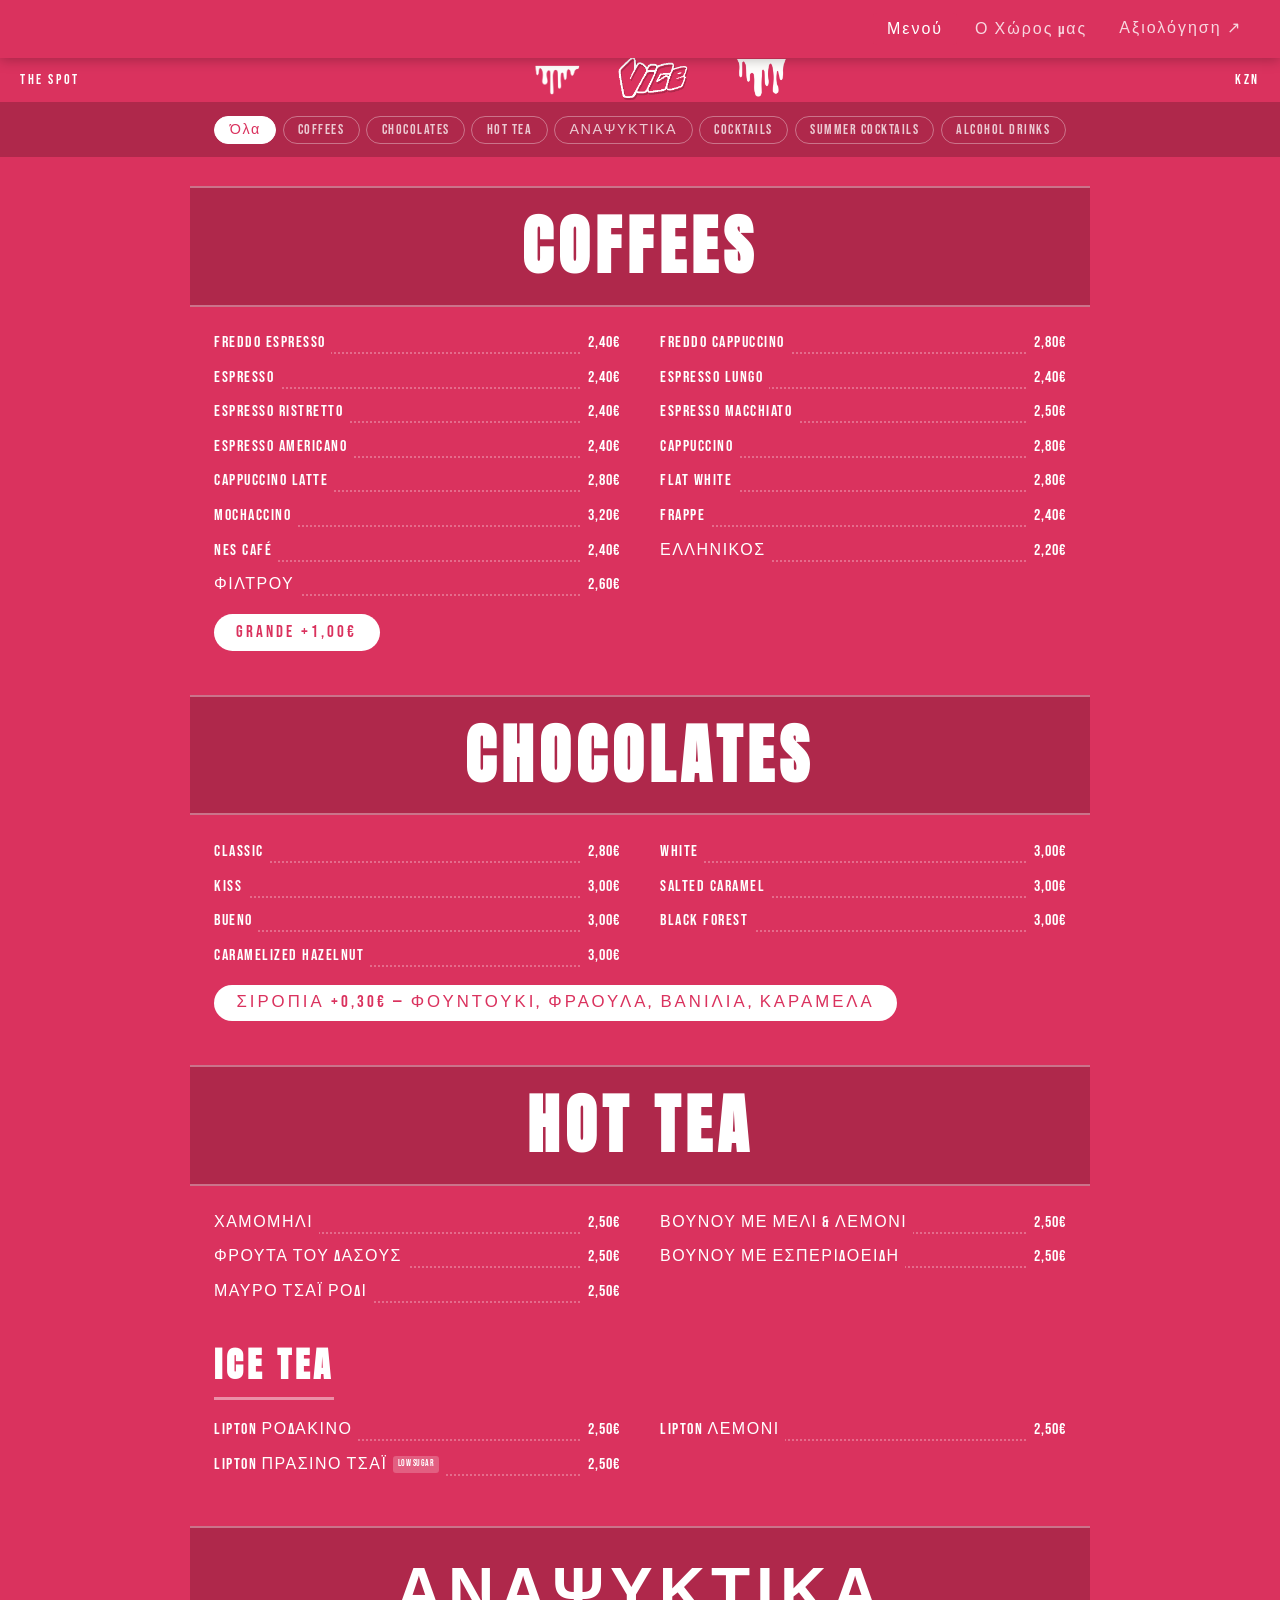
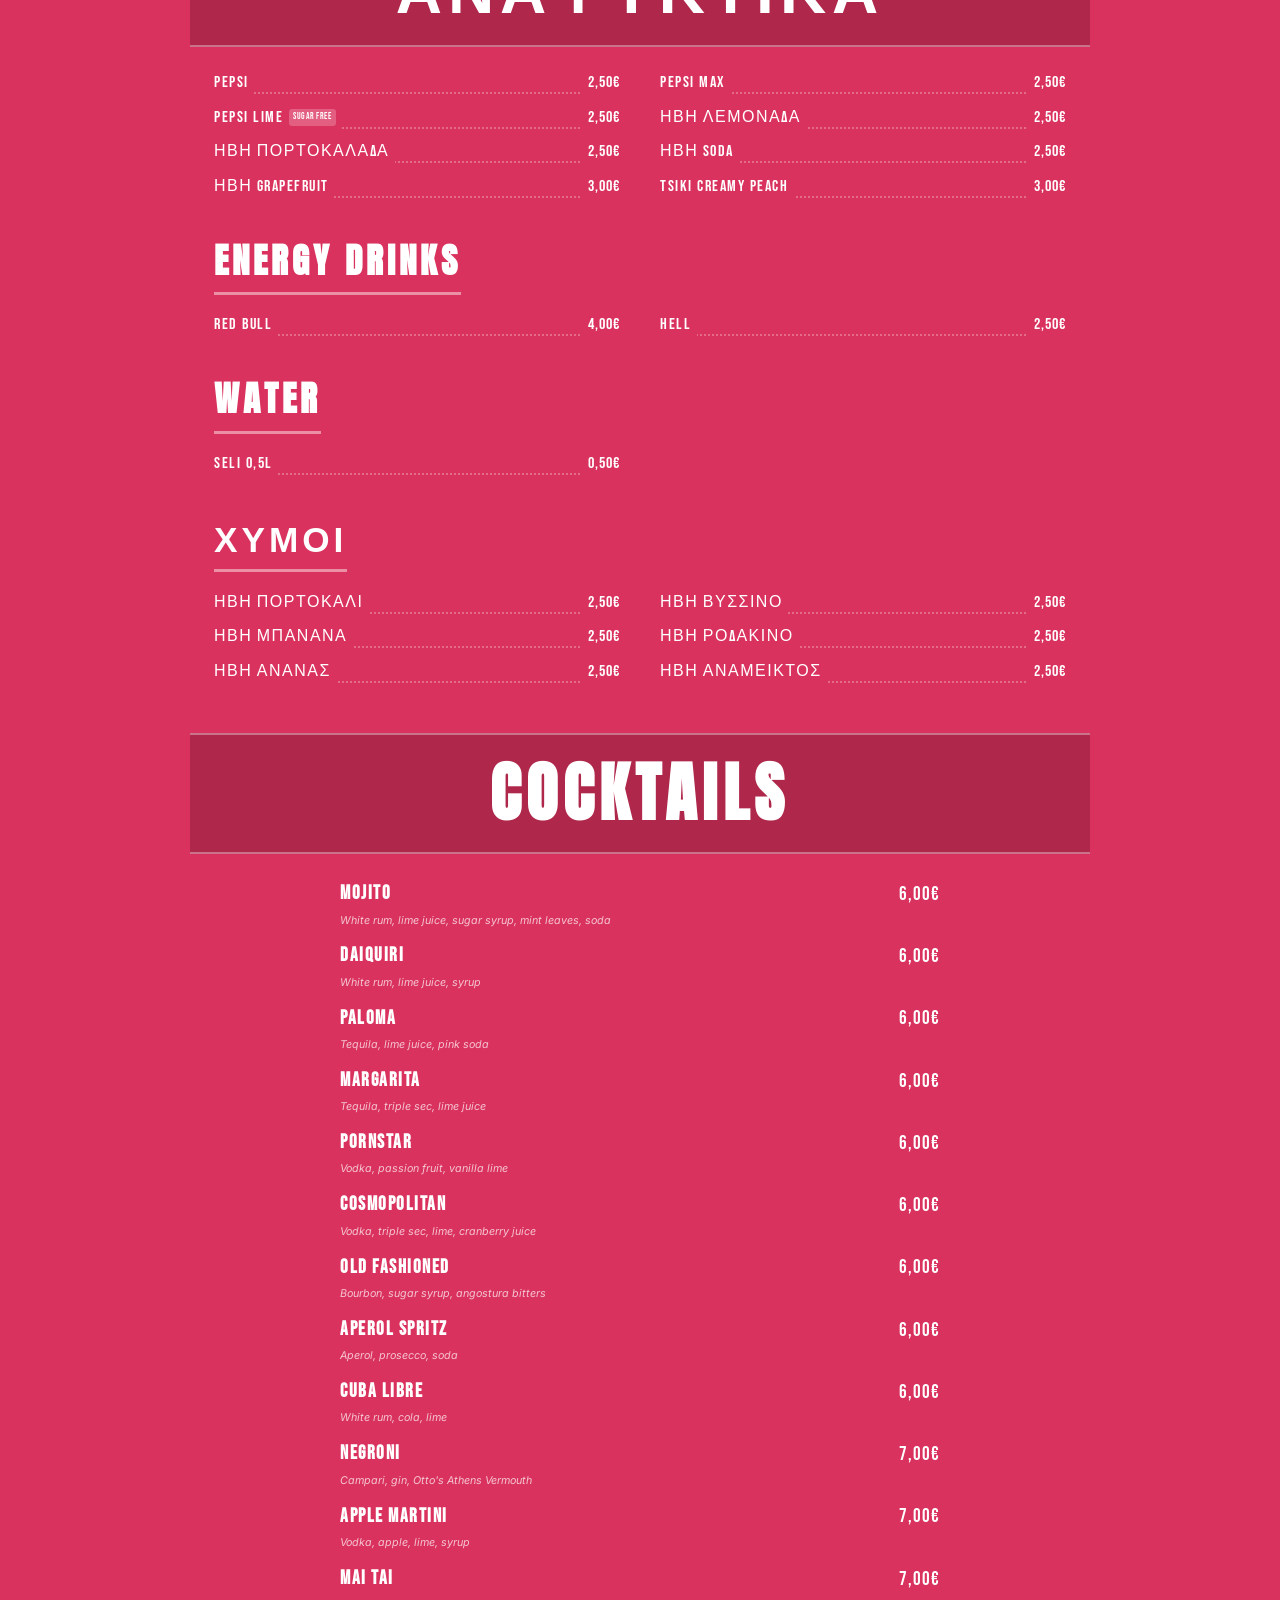
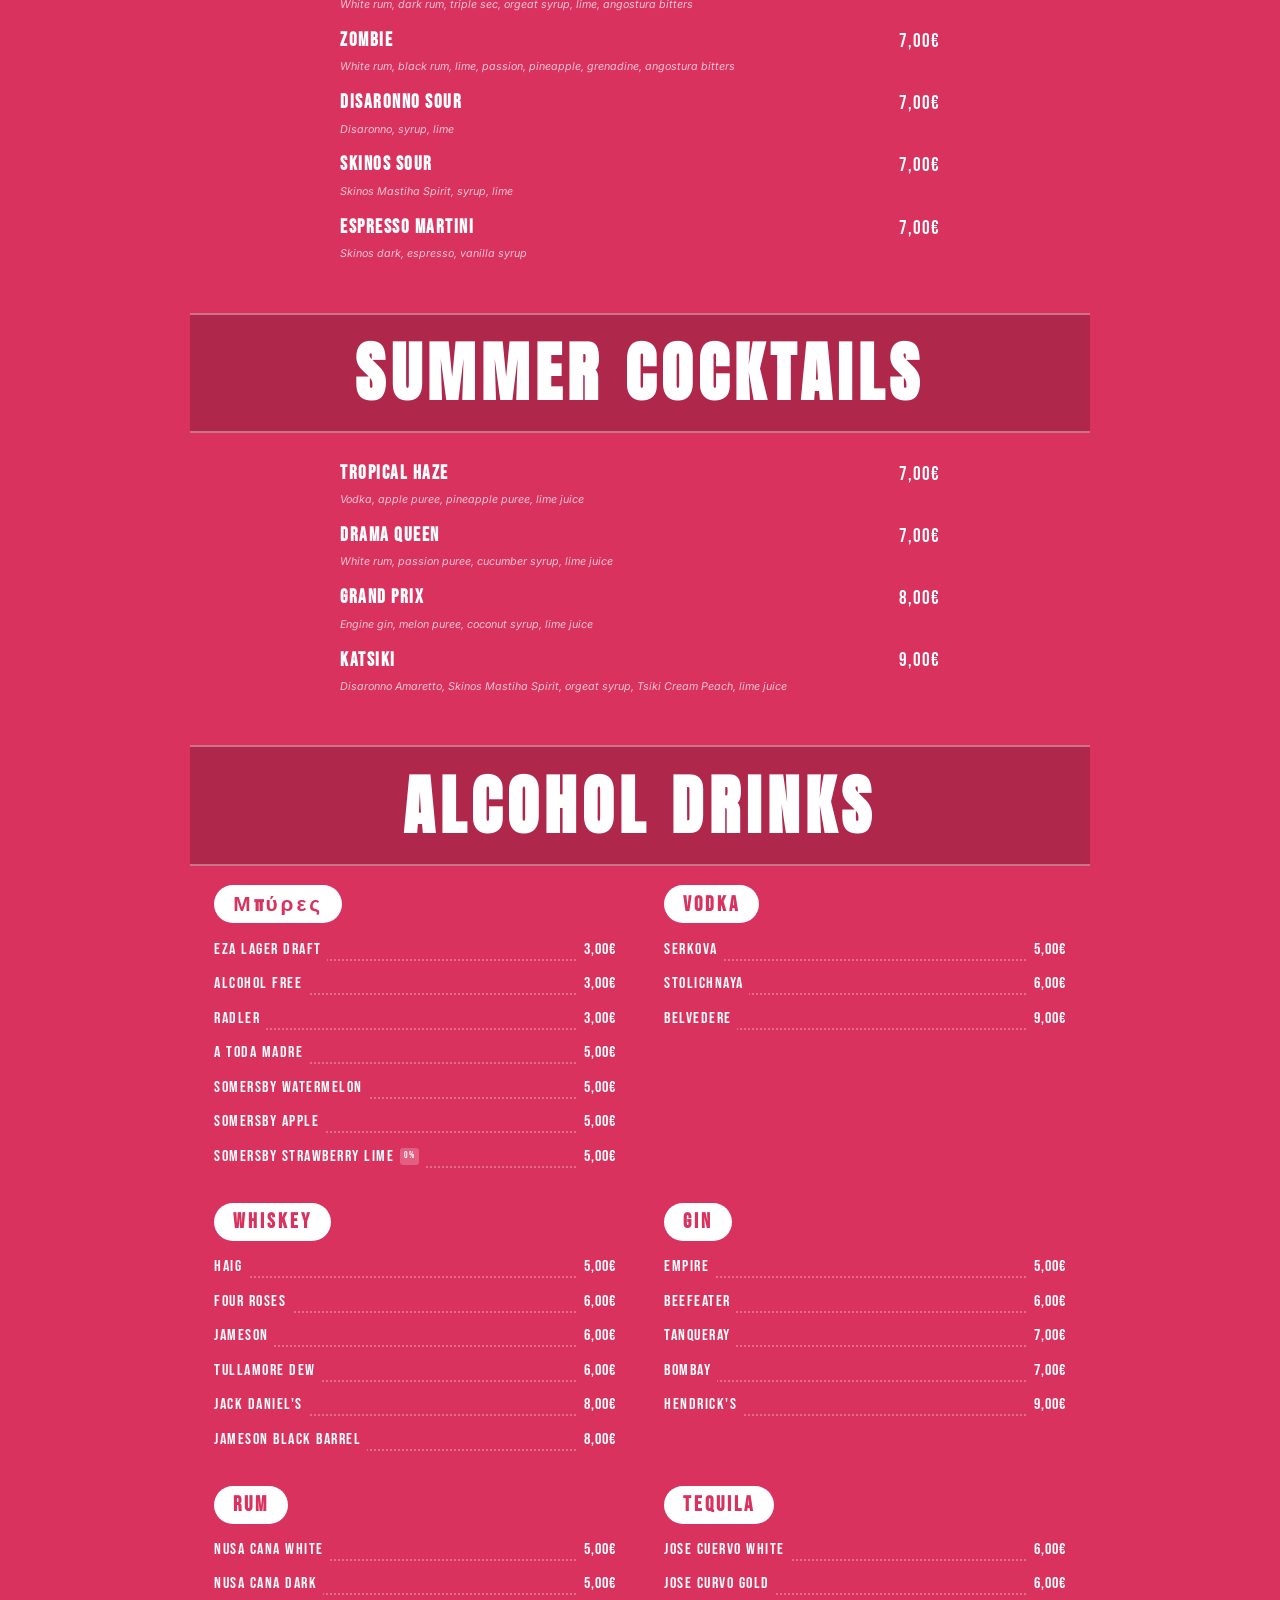
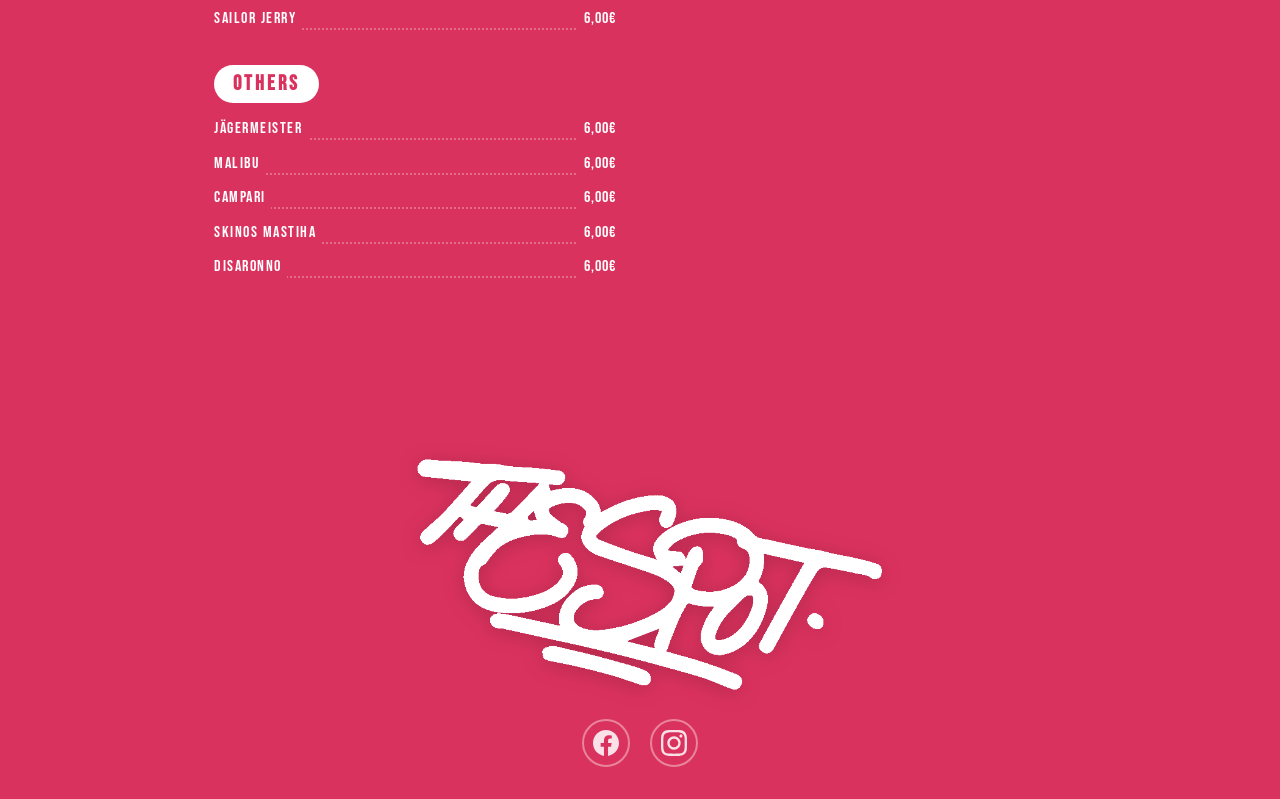
==== commit 91492f5a: "Remove skater game, reorganize image folders, unify header, reorder gallery - Delete skater-game.htm" ====
--- a/index.html
+++ b/index.html
@@ -35,7 +35,7 @@
   <nav class="nav" role="navigation" aria-label="Κύρια πλοήγηση">
     <div class="nav-tabs" role="tablist">
       <button class="nav-tab active" data-page="menu"    role="tab" aria-selected="true"  onclick="switchPage('menu')">Μενού</button>
-      <button class="nav-tab"        data-page="game"    role="tab" aria-selected="false" onclick="switchPage('game')">Game</button>
+      <button class="nav-tab"        data-page="gallery" role="tab" aria-selected="false" onclick="switchPage('gallery')">Ο Χώρος μας</button>
       <a class="nav-tab"
          href="https://search.google.com/local/writereview?placeid=ChIJ5QrGMQDTWRMRkhNZM8JuHYw"
          target="_blank"
@@ -45,6 +45,13 @@
 
   <div class="site-stripe">
     <span class="site-stripe-left">THE SPOT</span>
+    <div class="site-drip-bar">
+      <img src="images/branding/drip_left.png" alt="" class="menu-drip-img menu-drip-img--left" aria-hidden="true"/>
+      <a href="#" class="menu-drip-logo-link" onclick="switchPage('menu'); return false;" aria-label="Vice KZN - Αρχική">
+        <img src="images/branding/vice-logo.png" alt="Vice" class="menu-drip-logo"/>
+      </a>
+      <img src="images/branding/drip_right.png" alt="" class="menu-drip-img menu-drip-img--right" aria-hidden="true"/>
+    </div>
     <span class="site-stripe-right">KZN</span>
   </div>
 
@@ -54,15 +61,6 @@
          PAGE: ΜΕΝΟΥ
     ══════════════════════════════════ -->
     <div id="page-menu" class="page active" role="tabpanel">
-
-      <!-- Drip header -->
-      <div class="menu-drip-bar">
-        <img src="assets/images/drip_left.png" alt="" class="menu-drip-img menu-drip-img--left" aria-hidden="true"/>
-        <a href="#" class="menu-drip-logo-link" onclick="switchPage('menu'); return false;" aria-label="Vice KZN - Αρχική">
-          <img src="assets/images/vice-logo.png" alt="Vice" class="menu-drip-logo"/>
-        </a>
-        <img src="assets/images/drip_right.png" alt="" class="menu-drip-img menu-drip-img--right" aria-hidden="true"/>
-      </div>
 
       <!-- Filter bar -->
       <div class="filter-bar" role="group" aria-label="Φίλτρα κατηγοριών">
@@ -338,19 +336,61 @@
 
 
     <!-- ══════════════════════════════════
-         PAGE: GAME
+         PAGE: Ο ΧΩΡΟΣ ΜΑΣ
     ══════════════════════════════════ -->
-    <div id="page-game" class="page" role="tabpanel">
-      <div class="game-wrap">
-        <canvas id="gameCanvas"></canvas>
-        <p class="game-hint">SPACE / TAP TO JUMP &nbsp;·&nbsp; DODGE THE DONUTS</p>
+    <div id="page-gallery" class="page" role="tabpanel">
+      <div class="gallery-container">
+        <div class="gallery-grid">
+          <div class="gallery-item gallery-item--featured">
+            <img src="images/our-space/IMG_3719.JPG" alt="Vice KZN – ο χώρος μας" loading="lazy"/>
+          </div>
+          <div class="gallery-item">
+            <img src="images/our-space/IMG_3707.JPG" alt="Vice KZN – ο χώρος μας" loading="lazy"/>
+          </div>
+          <div class="gallery-item">
+            <img src="images/our-space/IMG_3710.JPG" alt="Vice KZN – ο χώρος μας" loading="lazy"/>
+          </div>
+          <div class="gallery-item">
+            <img src="images/our-space/IMG_3722.JPG" alt="Vice KZN – ο χώρος μας" loading="lazy"/>
+          </div>
+          <div class="gallery-item">
+            <img src="images/our-space/IMG_3734.JPG" alt="Vice KZN – ο χώρος μας" loading="lazy"/>
+          </div>
+          <div class="gallery-item">
+            <img src="images/our-space/IMG_3738.JPG" alt="Vice KZN – ο χώρος μας" loading="lazy"/>
+          </div>
+          <div class="gallery-item">
+            <img src="images/our-space/IMG_3739.JPG" alt="Vice KZN – ο χώρος μας" loading="lazy"/>
+          </div>
+          <div class="gallery-item">
+            <img src="images/our-space/IMG_3743.JPG" alt="Vice KZN – ο χώρος μας" loading="lazy"/>
+          </div>
+          <div class="gallery-item">
+            <img src="images/our-space/IMG_3748.JPG" alt="Vice KZN – ο χώρος μας" loading="lazy"/>
+          </div>
+          <div class="gallery-item">
+            <img src="images/our-space/IMG_3749.JPG" alt="Vice KZN – ο χώρος μας" loading="lazy"/>
+          </div>
+          <div class="gallery-item">
+            <img src="images/our-space/IMG_3750.JPG" alt="Vice KZN – ο χώρος μας" loading="lazy"/>
+          </div>
+          <div class="gallery-item">
+            <img src="images/our-space/IMG_3753.JPG" alt="Vice KZN – ο χώρος μας" loading="lazy"/>
+          </div>
+          <div class="gallery-item">
+            <img src="images/our-space/IMG_3758.JPG" alt="Vice KZN – ο χώρος μας" loading="lazy"/>
+          </div>
+          <div class="gallery-item">
+            <img src="images/our-space/IMG_3761.JPG" alt="Vice KZN – ο χώρος μας" loading="lazy"/>
+          </div>
+        </div>
       </div>
     </div>
 
   </main>
 
   <footer class="site-footer" aria-label="Footer">
-    <img src="assets/images/thespot-graffiti.png" alt="The Spot." class="footer-graffiti" loading="lazy"/>
+    <img src="images/branding/thespot-graffiti.png" alt="The Spot." class="footer-graffiti" loading="lazy"/>
     <div class="footer-socials">
       <a href="https://www.facebook.com/p/Vicekzn-61571378348129/"
          target="_blank" rel="noopener noreferrer"
--- a/styles.css
+++ b/styles.css
@@ -41,6 +41,7 @@
 html {
   font-size: 16px;
   scroll-behavior: smooth;
+  overflow-x: hidden;
 }
 
 body {
@@ -49,18 +50,22 @@
   color: var(--vice-text);
   line-height: 1.6;
   min-height: 100vh;
+  overflow-x: hidden;
+  width: 100%;
 }
 
 /* =======================================
    SITE STRIPE
 ======================================= */
 .site-stripe {
+  position: relative;
+  z-index: 2;
   background: var(--vice-pink);
   display: flex;
   align-items: center;
   justify-content: space-between;
-  padding: 6px 1rem;
-  line-height: 1;
+  gap: 0.75rem;
+  padding: 0 1.25rem;
 }
 
 .site-stripe-left,
@@ -69,6 +74,20 @@
   font-size: 0.9rem;
   letter-spacing: 0.18em;
   color: #fff;
+  white-space: nowrap;
+  flex-shrink: 0;
+}
+
+/* Drip bar — decorative drips flanking the logo, between the stripe labels */
+.site-drip-bar {
+  position: relative;
+  display: flex;
+  flex: 1;
+  min-width: 0;
+  justify-content: center;
+  align-items: flex-start;
+  line-height: 0;
+  overflow: hidden;
 }
 
 /* =======================================
@@ -89,7 +108,18 @@
 
 .nav-tabs {
   display: flex;
+  align-items: center;
   gap: 0.2rem;
+  min-width: 0;
+  overflow-x: auto;
+  overflow-y: hidden;
+  white-space: nowrap;
+  -webkit-overflow-scrolling: touch;
+  scrollbar-width: none;
+}
+
+.nav-tabs::-webkit-scrollbar {
+  display: none;
 }
 
 .nav-tab {
@@ -105,6 +135,7 @@
   transition: background var(--transition), color var(--transition);
   text-decoration: none;
   display: inline-block;
+  flex-shrink: 0;
 }
 
 .nav-tab:hover {
@@ -141,28 +172,28 @@
   background: var(--vice-pink);
 }
 
-/* Drip bar */
-.menu-drip-bar {
-  display: flex;
-  justify-content: space-between;
-  align-items: flex-start;
-  background: var(--vice-pink);
-  line-height: 0;
-  overflow: hidden;
-}
 .menu-drip-img {
   display: block;
-  width: 15%;
-  height: auto;
+  position: relative;
+  z-index: 1;
+  height: 44px;
+  width: auto;
+  max-width: 70px;
+  flex-shrink: 1;
+  min-width: 0;
+  object-fit: contain;
 }
 .menu-drip-logo-link {
   display: block;
   align-self: center;
   flex-shrink: 0;
+  position: relative;
+  z-index: 2;
+  margin: 0 0.4rem;
 }
 .menu-drip-logo {
   display: block;
-  height: 70px;
+  height: 44px;
   width: auto;
   filter: drop-shadow(1px 2px 0px rgba(0,0,0,0.2));
 }
@@ -388,11 +419,23 @@
     padding-left: 1rem;
     padding-right: 1rem;
   }
+  .site-stripe {
+    gap: 0.4rem;
+    padding: 0 0.75rem;
+  }
+  .site-stripe-left,
+  .site-stripe-right {
+    font-size: 0.7rem;
+  }
   .menu-drip-img {
-    width: 11%;
+    height: 32px;
+    max-width: 40px;
   }
   .menu-drip-logo {
-    height: 50px;
+    height: 32px;
+  }
+  .menu-drip-logo-link {
+    margin: 0 0.2rem;
   }
 
 }
@@ -1121,72 +1164,57 @@
 
 
 /* ═══════════════════════════════════════
-   GAME
+   GALLERY — Ο ΧΩΡΟΣ ΜΑΣ
 ═══════════════════════════════════════ */
-#page-game .game-wrap {
-  max-width: none;
+#page-gallery {
+  background: var(--vice-pink);
+}
+
+.gallery-container {
+  max-width: 1100px;
+  margin: 0 auto;
+  padding: 2rem 1.5rem 3rem;
+}
+
+.gallery-grid {
+  display: grid;
+  grid-template-columns: repeat(3, 1fr);
+  grid-auto-rows: 220px;
+  gap: 12px;
+}
+
+.gallery-item {
+  position: relative;
+  overflow: hidden;
+  border-radius: var(--radius);
+  background: #e5e5e5;
+}
+
+.gallery-item--featured {
+  grid-column: span 2;
+  grid-row: span 2;
+}
+
+.gallery-item img {
+  width: 100%;
   height: 100%;
-  margin: 0;
-  padding: 0;
-  display: flex;
-  align-items: center;
-  justify-content: center;
-  background: #0e0e1a;
-}
-
-#gameCanvas {
-  display: block;
-  aspect-ratio: 2752 / 1120;
-  width: auto;
-  height: 100%;
-  max-width: 100%;
-  border: 2px solid var(--vice-pink);
-  box-shadow: 0 0 24px rgba(232, 33, 90, 0.35);
-  cursor: pointer;
-  touch-action: none;
-}
-
-.game-hint { display: none; }
-
-/* ─── Game page: lock entire page to viewport so footer is always visible ─── */
-body:has(#page-game.active) {
-  display: flex;
-  flex-direction: column;
-  height: 100dvh;
-  min-height: unset;
-  overflow: hidden;
-}
-
-body:has(#page-game.active) .site-stripe,
-body:has(#page-game.active) .nav,
-body:has(#page-game.active) .site-footer {
-  flex-shrink: 0;
-}
-
-body:has(#page-game.active) .nav {
-  position: relative;
-  top: auto;
-}
-
-body:has(#page-game.active) #page-game {
-  flex: 1 1 0;
-  min-height: 0;
-}
-
-/* ─── Mobile landscape: compress footer into a slim horizontal strip ─── */
-@media (orientation: landscape) and (max-height: 500px) {
-  body:has(#page-game.active) .site-stripe { display: none; }
-
-  body:has(#page-game.active) .site-footer {
-    padding: 5px 1rem;
-    display: flex;
-    flex-direction: row;
-    align-items: center;
-    justify-content: space-between;
-  }
-
-  body:has(#page-game.active) .footer-graffiti { max-width: 110px; margin: 0; }
-  body:has(#page-game.active) .footer-socials { margin-top: 0; gap: 0.5rem; }
-  body:has(#page-game.active) .footer-social-icon { width: 28px; height: 28px; }
-}
-
+  object-fit: cover;
+  display: block;
+  transition: transform 0.4s ease;
+}
+
+.gallery-item:hover img {
+  transform: scale(1.06);
+}
+
+@media (max-width: 700px) {
+  .gallery-grid {
+    grid-template-columns: repeat(2, 1fr);
+    grid-auto-rows: 160px;
+  }
+  .gallery-item--featured {
+    grid-column: span 2;
+    grid-row: span 2;
+  }
+}
+
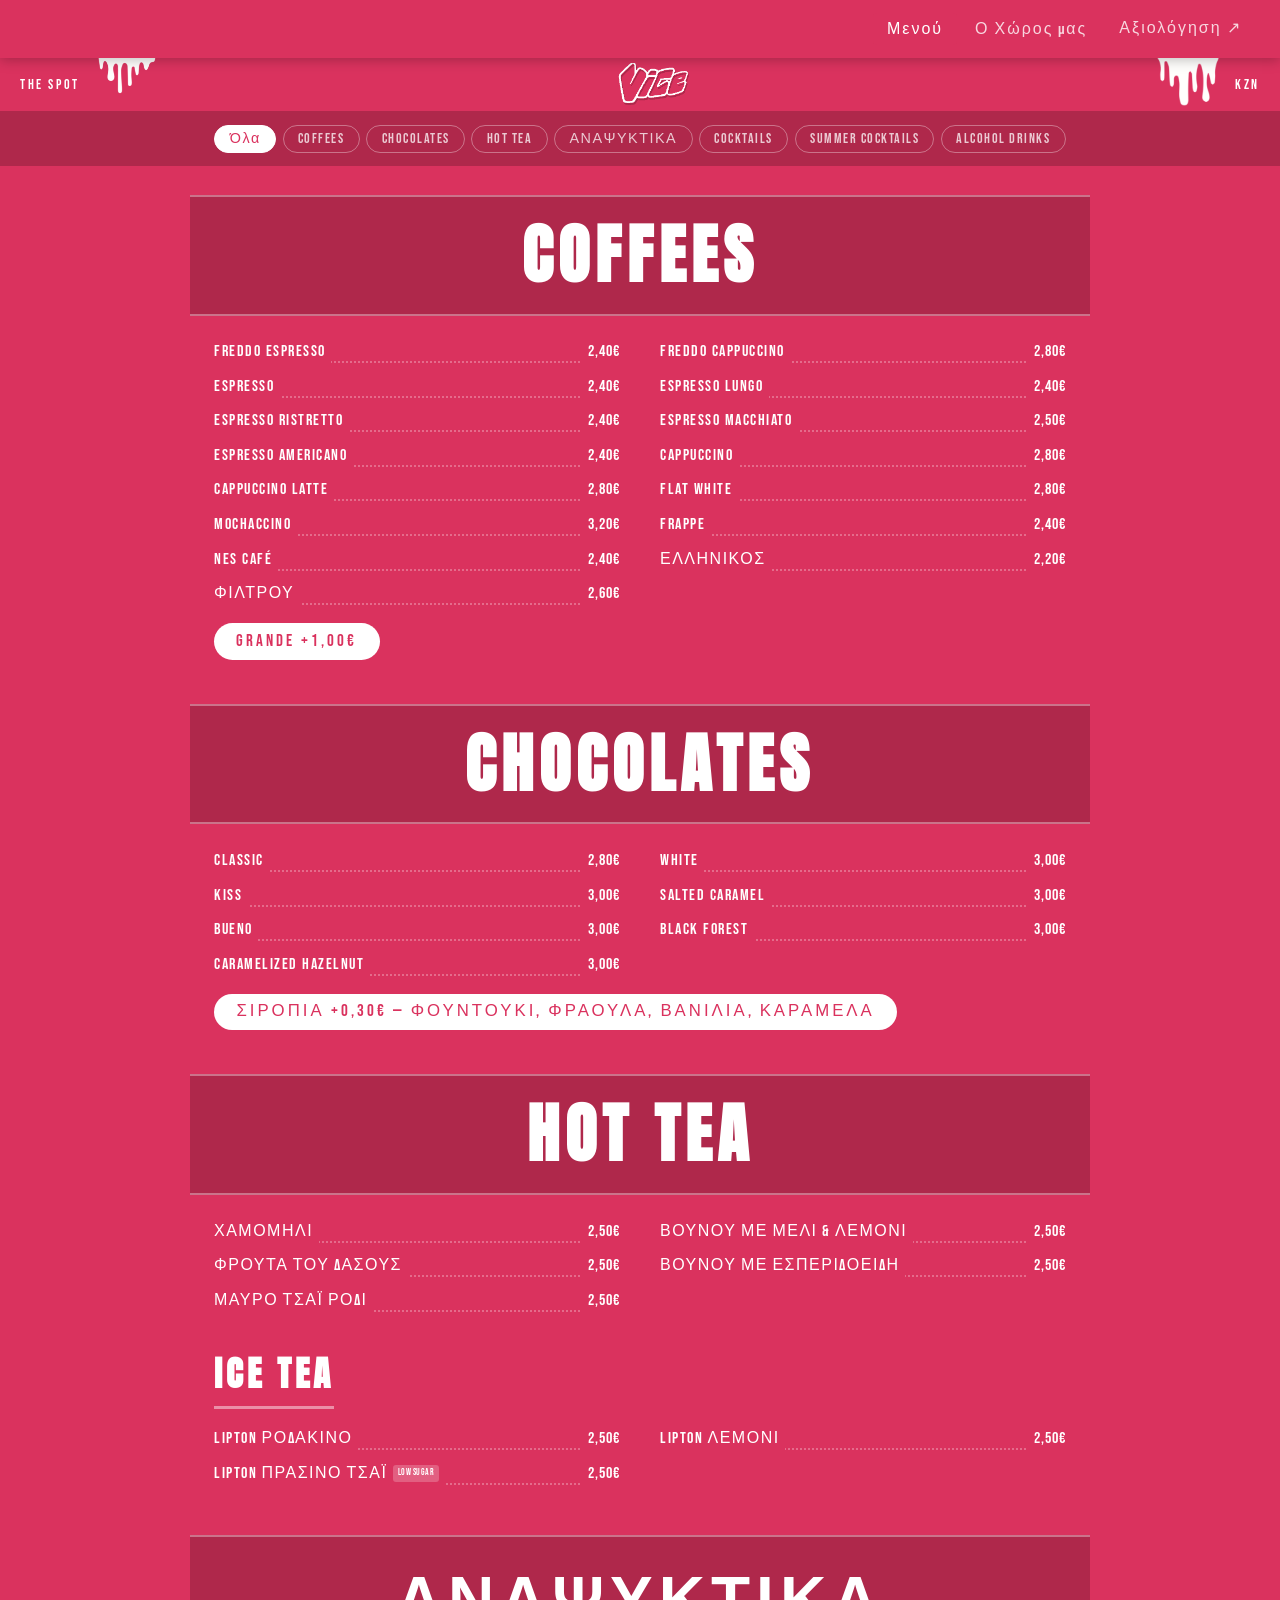
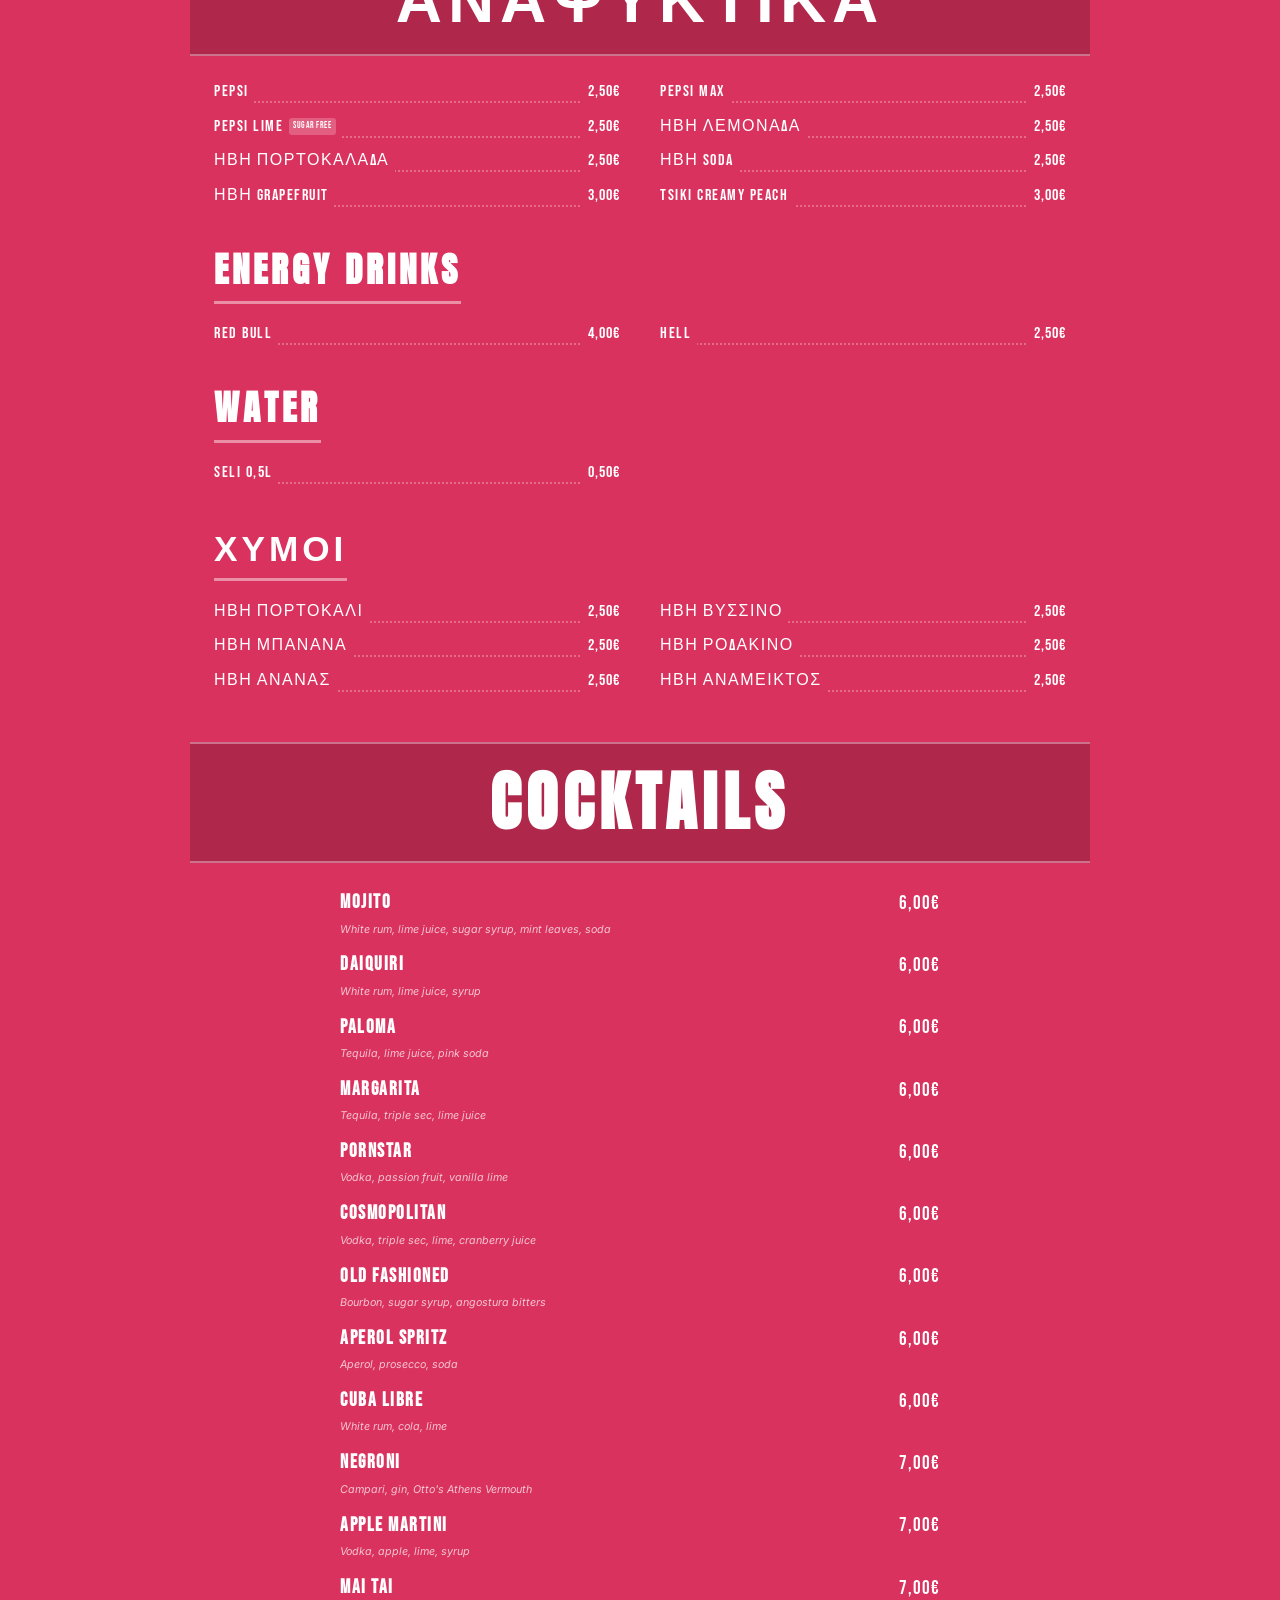
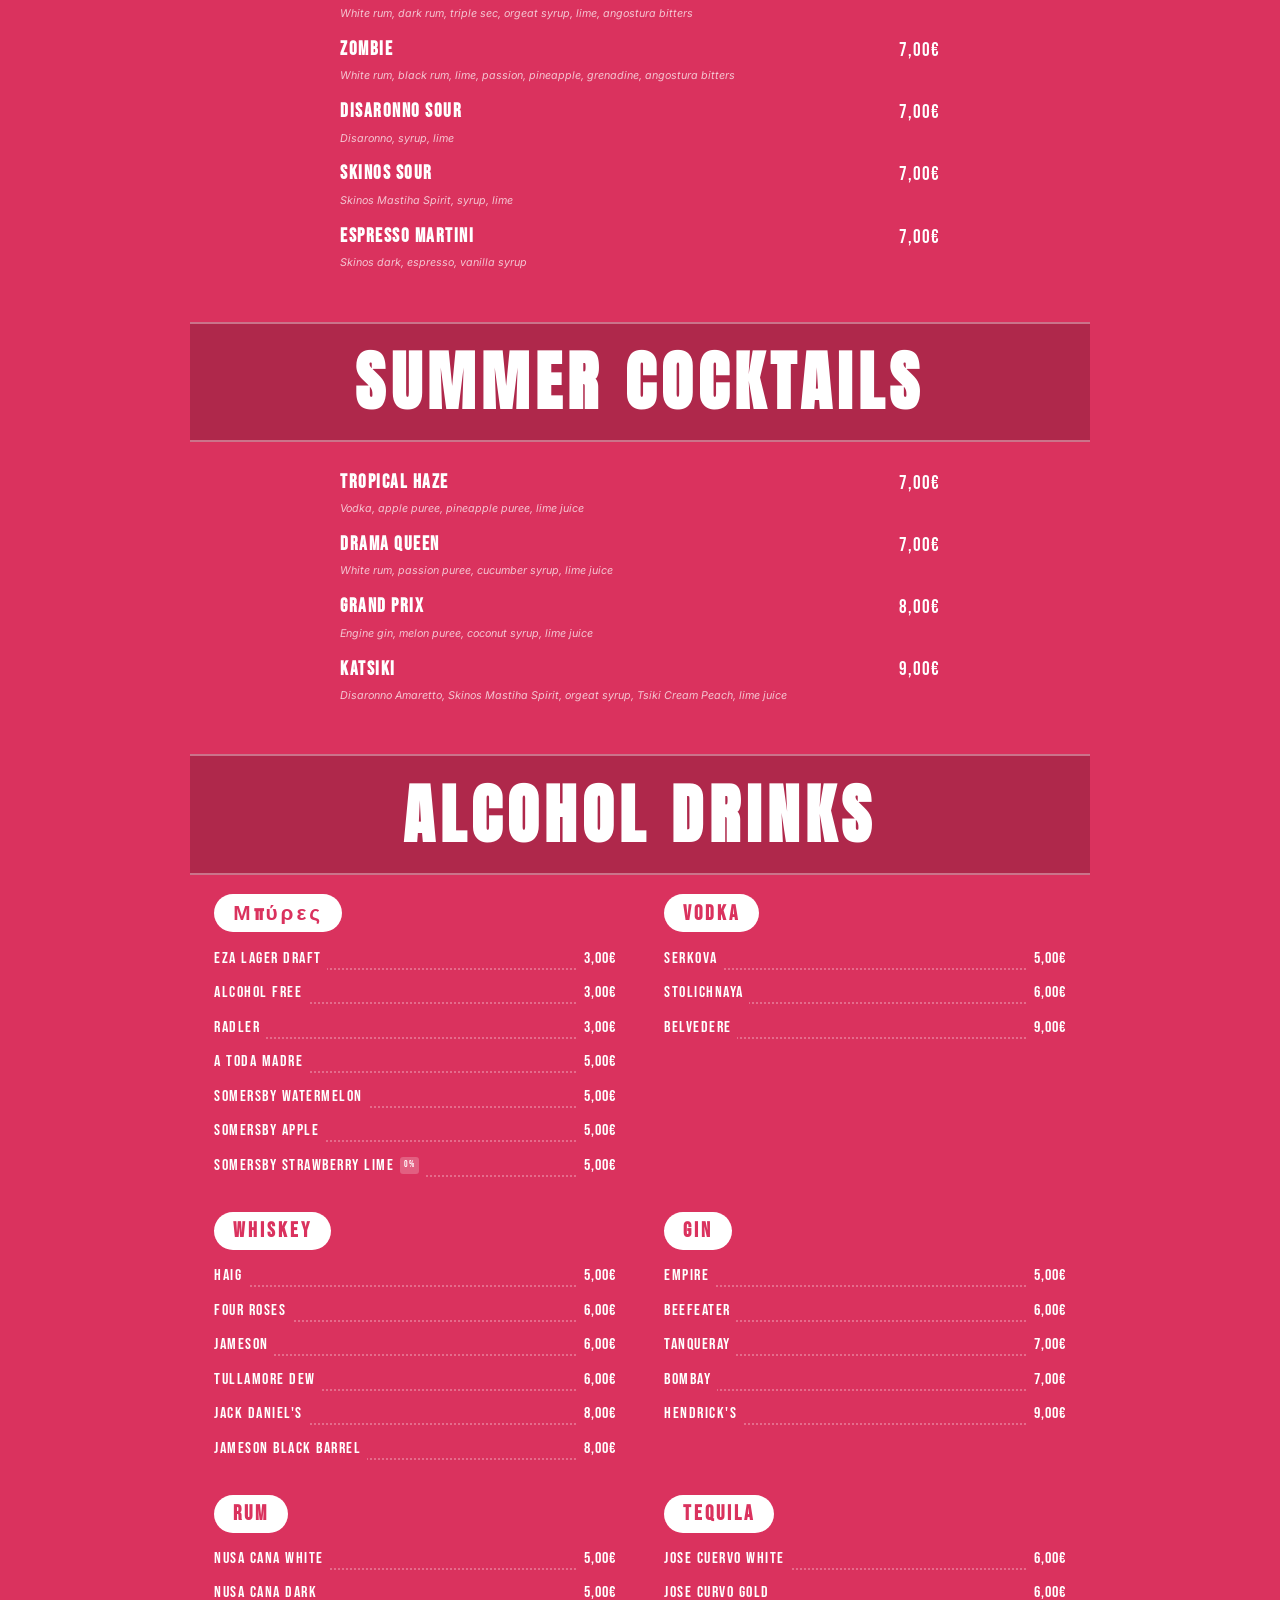
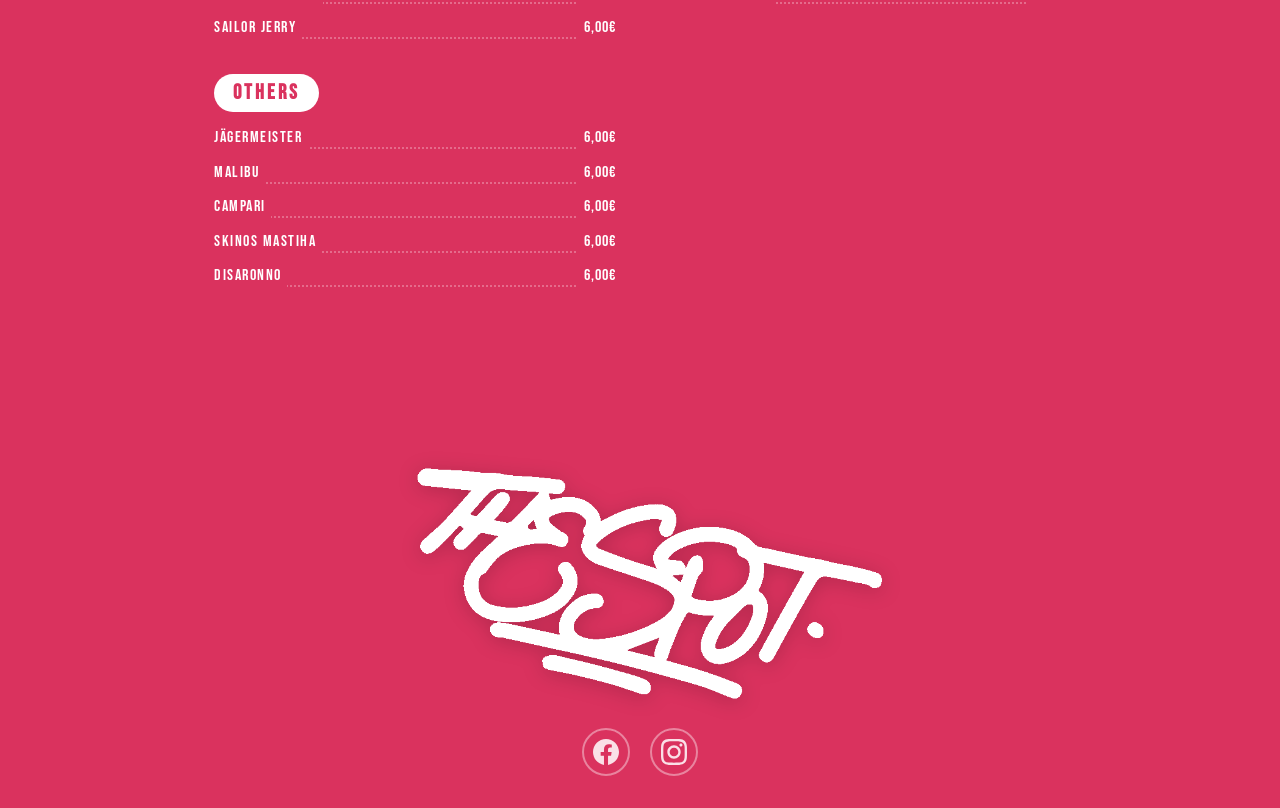
==== commit 068dc44d: "Crop drip images and reposition them next to the header labels - Trim pink margin above/around the d" ====
--- a/index.html
+++ b/index.html
@@ -44,15 +44,17 @@
   </nav>
 
   <div class="site-stripe">
-    <span class="site-stripe-left">THE SPOT</span>
-    <div class="site-drip-bar">
+    <div class="site-stripe-group site-stripe-group--left">
+      <span class="site-stripe-left">THE SPOT</span>
       <img src="images/branding/drip_left.png" alt="" class="menu-drip-img menu-drip-img--left" aria-hidden="true"/>
-      <a href="#" class="menu-drip-logo-link" onclick="switchPage('menu'); return false;" aria-label="Vice KZN - Αρχική">
-        <img src="images/branding/vice-logo.png" alt="Vice" class="menu-drip-logo"/>
-      </a>
+    </div>
+    <a href="#" class="menu-drip-logo-link" onclick="switchPage('menu'); return false;" aria-label="Vice KZN - Αρχική">
+      <img src="images/branding/vice-logo.png" alt="Vice" class="menu-drip-logo"/>
+    </a>
+    <div class="site-stripe-group site-stripe-group--right">
       <img src="images/branding/drip_right.png" alt="" class="menu-drip-img menu-drip-img--right" aria-hidden="true"/>
+      <span class="site-stripe-right">KZN</span>
     </div>
-    <span class="site-stripe-right">KZN</span>
   </div>
 
   <main>
--- a/styles.css
+++ b/styles.css
@@ -78,16 +78,14 @@
   flex-shrink: 0;
 }
 
-/* Drip bar — decorative drips flanking the logo, between the stripe labels */
-.site-drip-bar {
+/* Stripe groups — drip decoration sits right next to THE SPOT / KZN */
+.site-stripe-group {
   position: relative;
   display: flex;
-  flex: 1;
+  align-items: center;
+  gap: 0.35rem;
   min-width: 0;
-  justify-content: center;
-  align-items: flex-start;
   line-height: 0;
-  overflow: hidden;
 }
 
 /* =======================================
@@ -176,12 +174,13 @@
   display: block;
   position: relative;
   z-index: 1;
-  height: 44px;
+  height: 53px;
   width: auto;
-  max-width: 70px;
+  max-width: 84px;
   flex-shrink: 1;
   min-width: 0;
   object-fit: contain;
+  object-position: top;
 }
 .menu-drip-logo-link {
   display: block;
@@ -428,8 +427,11 @@
     font-size: 0.7rem;
   }
   .menu-drip-img {
-    height: 32px;
-    max-width: 40px;
+    height: 38px;
+    max-width: 48px;
+  }
+  .site-stripe-group {
+    gap: 0.25rem;
   }
   .menu-drip-logo {
     height: 32px;
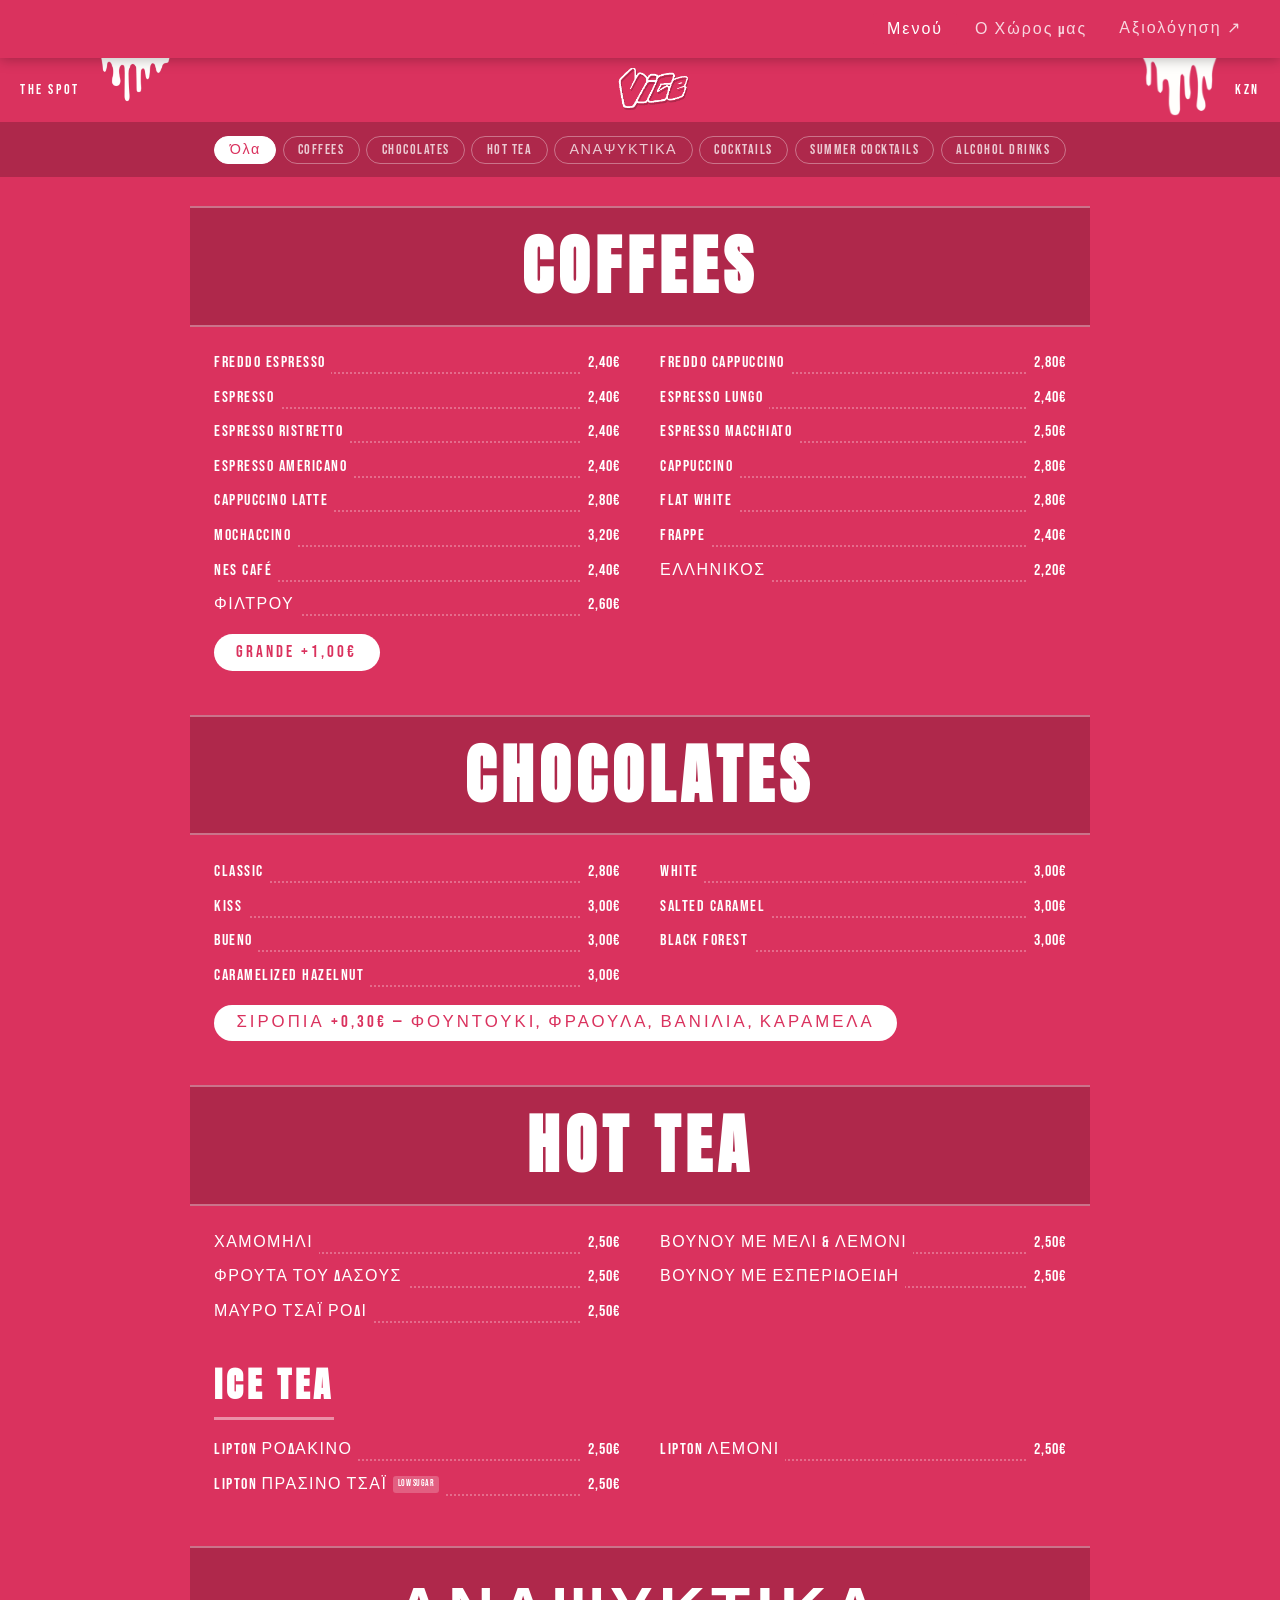
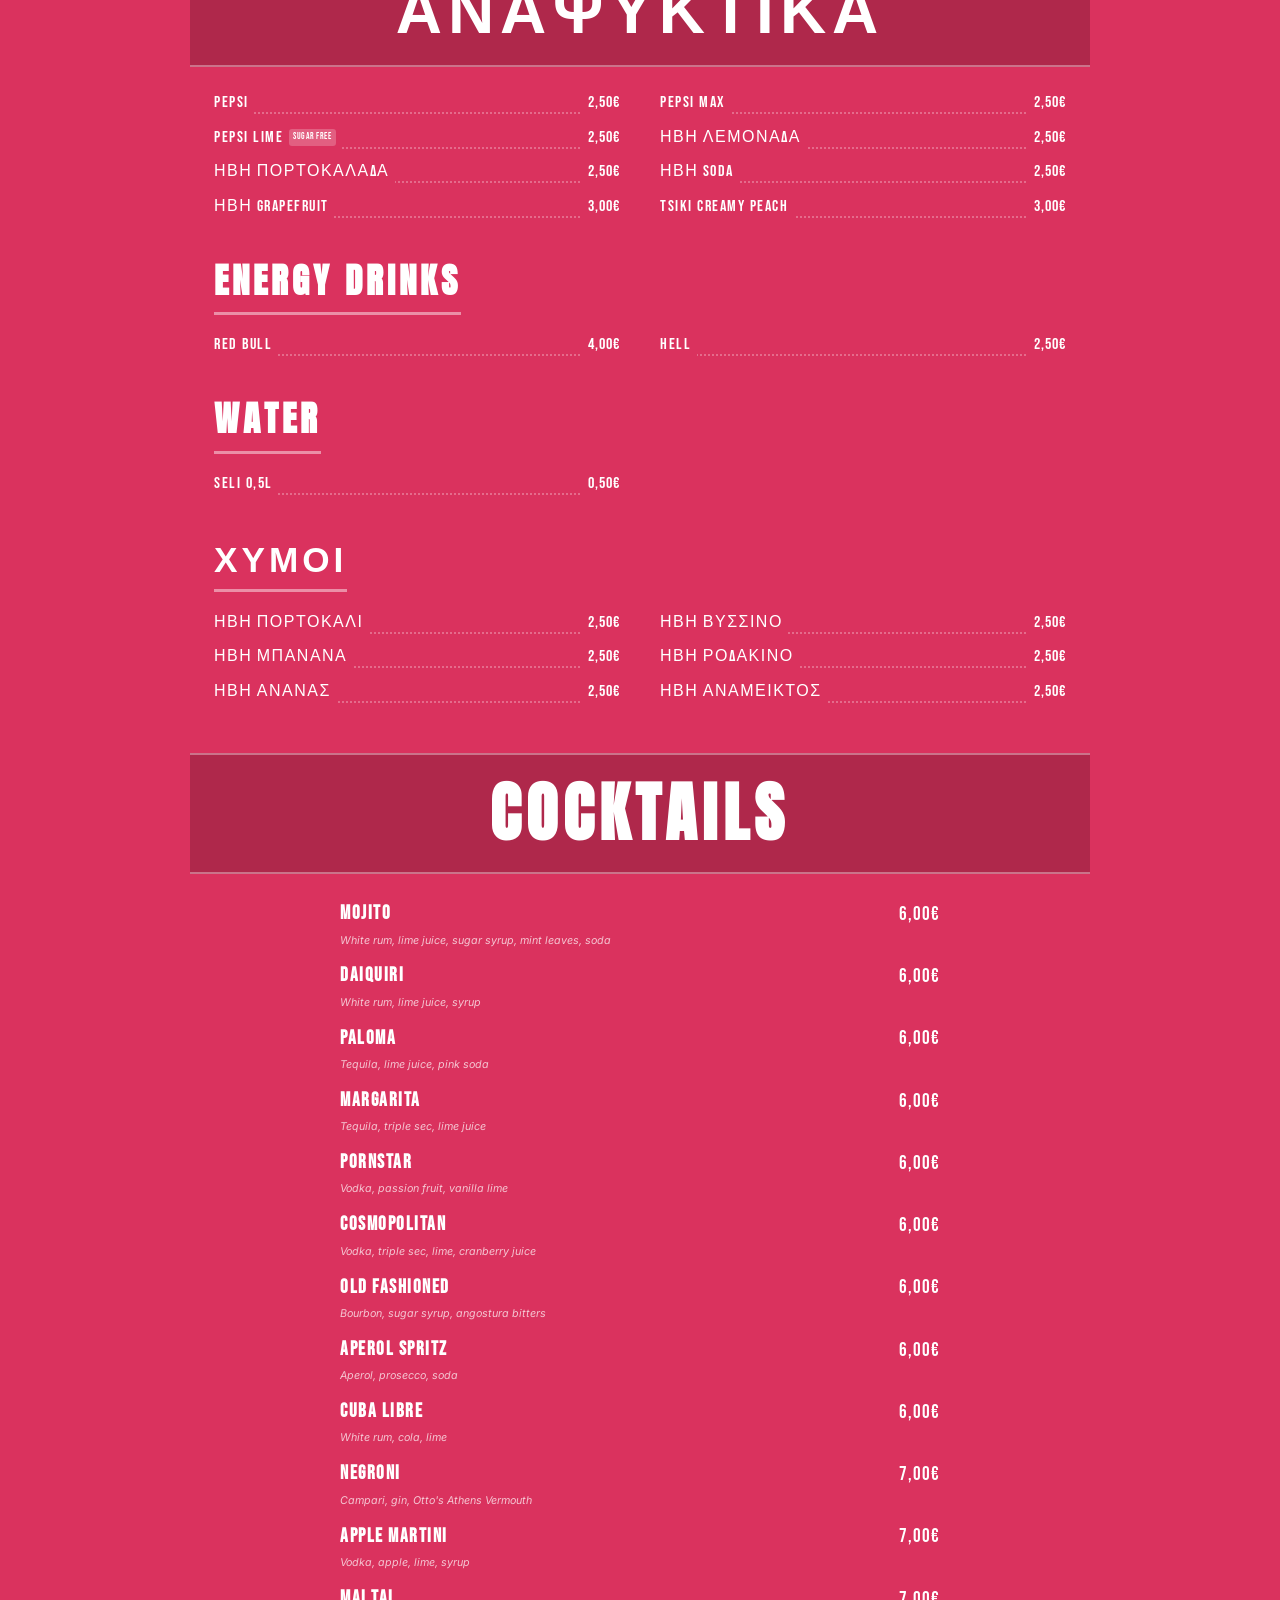
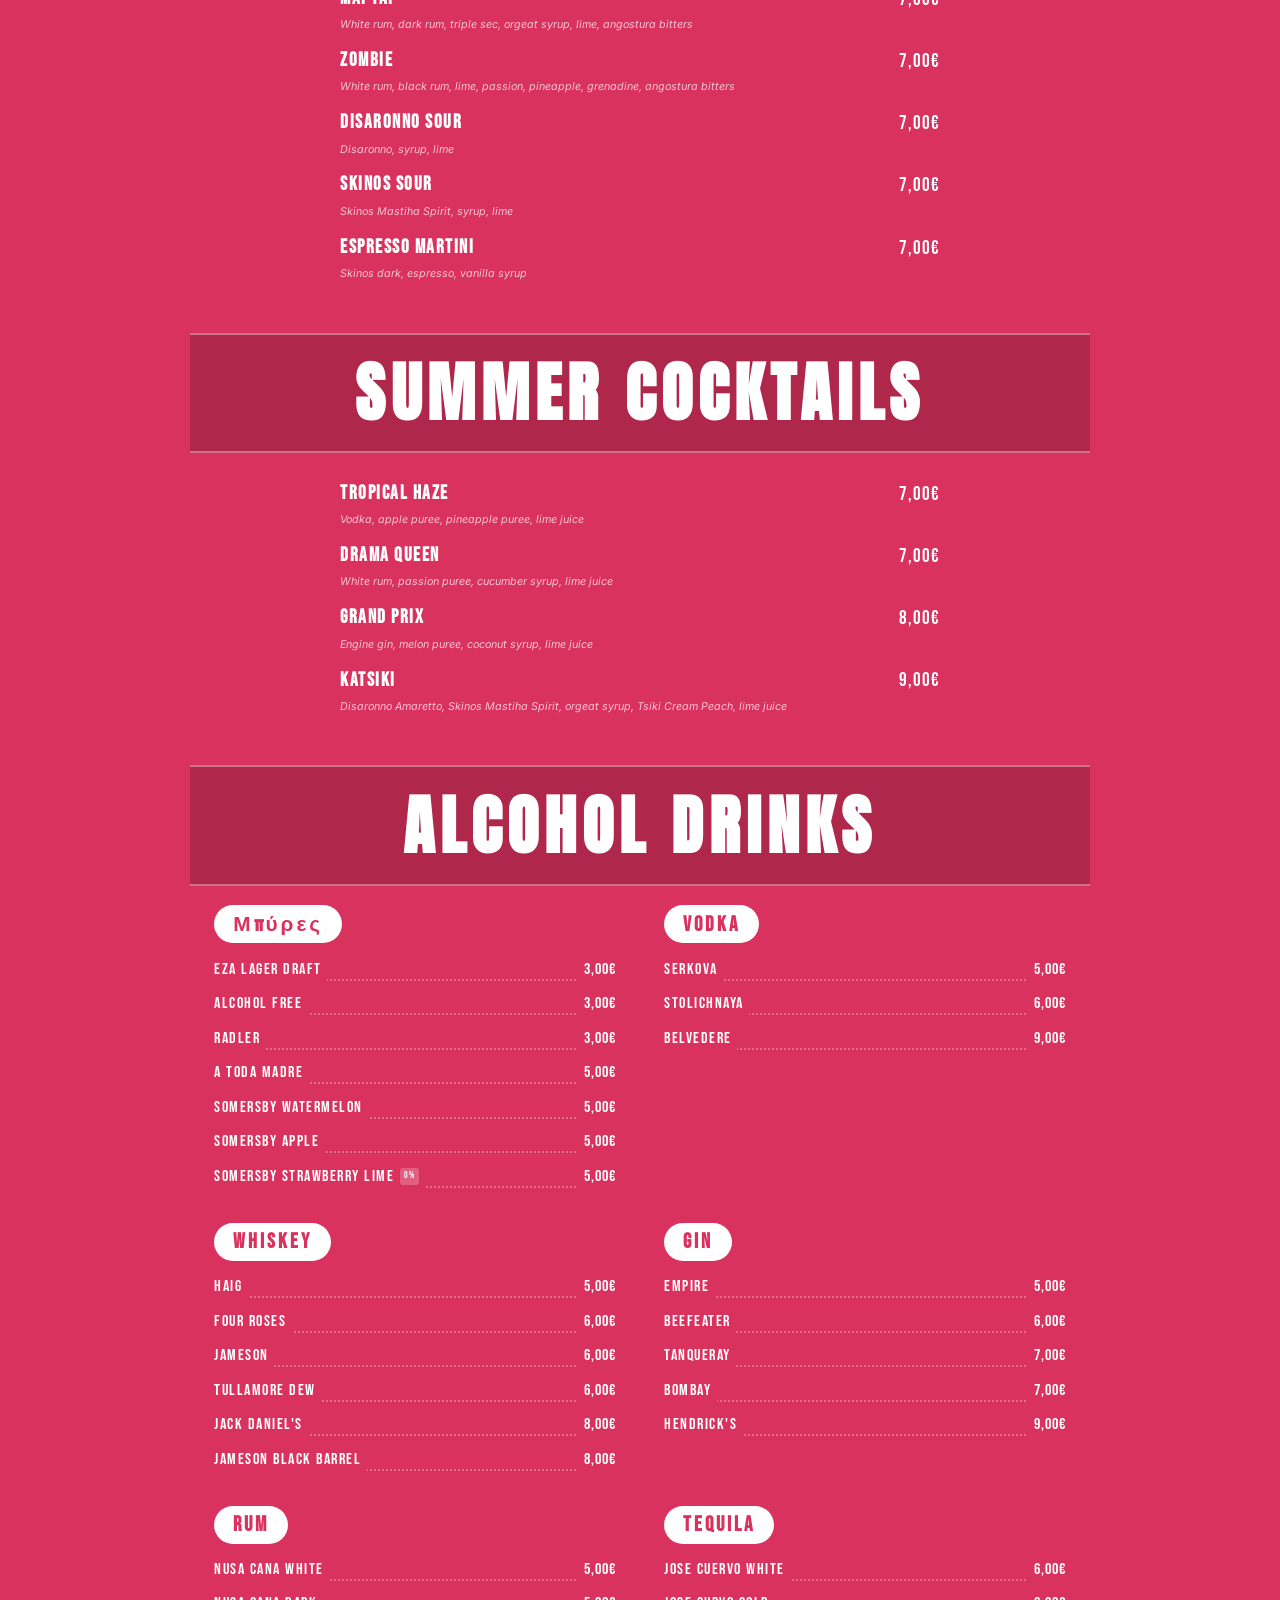
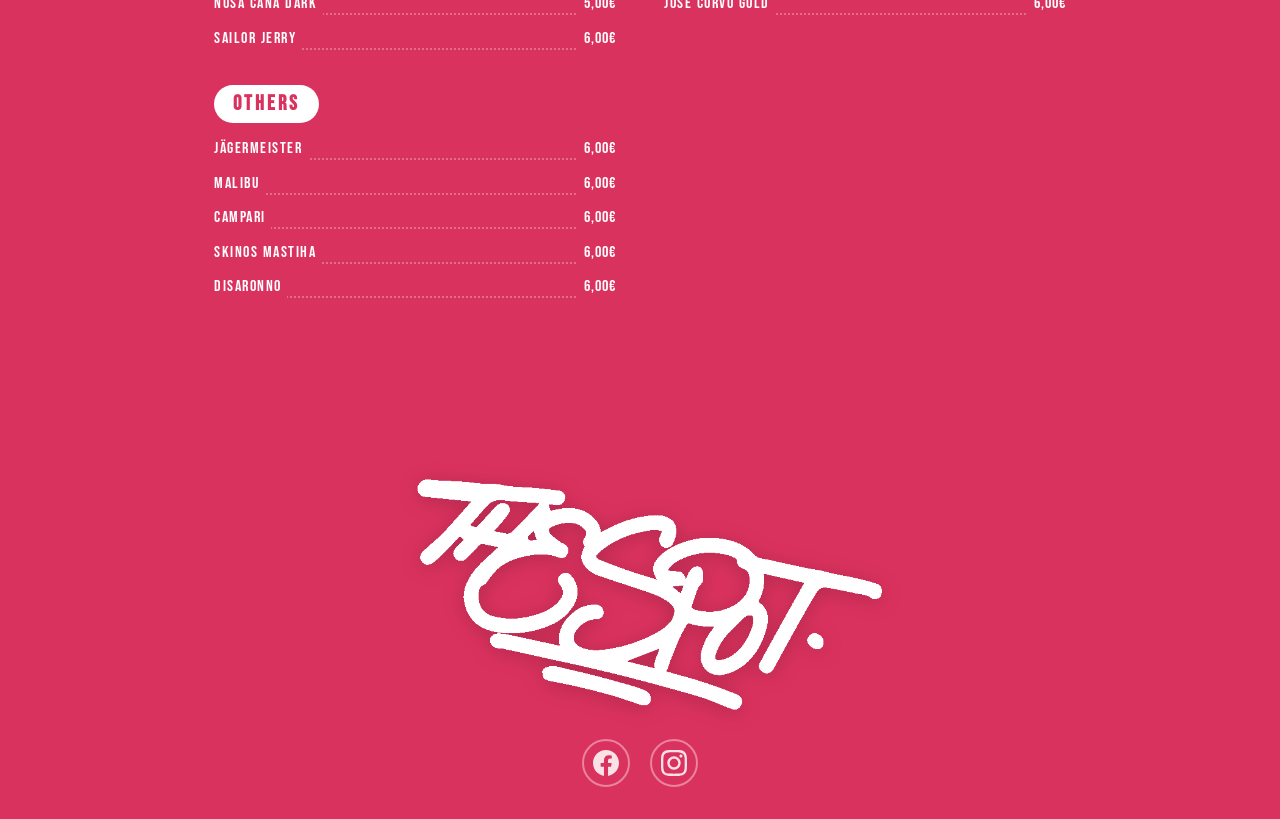
==== commit 2ca5d5df: "Sticky drip header, gallery lightbox, and header sizing fixes - Make only the logo/drip stripe stick" ====
--- a/index.html
+++ b/index.html
@@ -344,52 +344,57 @@
       <div class="gallery-container">
         <div class="gallery-grid">
           <div class="gallery-item gallery-item--featured">
-            <img src="images/our-space/IMG_3719.JPG" alt="Vice KZN – ο χώρος μας" loading="lazy"/>
-          </div>
-          <div class="gallery-item">
-            <img src="images/our-space/IMG_3707.JPG" alt="Vice KZN – ο χώρος μας" loading="lazy"/>
-          </div>
-          <div class="gallery-item">
-            <img src="images/our-space/IMG_3710.JPG" alt="Vice KZN – ο χώρος μας" loading="lazy"/>
-          </div>
-          <div class="gallery-item">
-            <img src="images/our-space/IMG_3722.JPG" alt="Vice KZN – ο χώρος μας" loading="lazy"/>
-          </div>
-          <div class="gallery-item">
-            <img src="images/our-space/IMG_3734.JPG" alt="Vice KZN – ο χώρος μας" loading="lazy"/>
-          </div>
-          <div class="gallery-item">
-            <img src="images/our-space/IMG_3738.JPG" alt="Vice KZN – ο χώρος μας" loading="lazy"/>
-          </div>
-          <div class="gallery-item">
-            <img src="images/our-space/IMG_3739.JPG" alt="Vice KZN – ο χώρος μας" loading="lazy"/>
-          </div>
-          <div class="gallery-item">
-            <img src="images/our-space/IMG_3743.JPG" alt="Vice KZN – ο χώρος μας" loading="lazy"/>
-          </div>
-          <div class="gallery-item">
-            <img src="images/our-space/IMG_3748.JPG" alt="Vice KZN – ο χώρος μας" loading="lazy"/>
-          </div>
-          <div class="gallery-item">
-            <img src="images/our-space/IMG_3749.JPG" alt="Vice KZN – ο χώρος μας" loading="lazy"/>
-          </div>
-          <div class="gallery-item">
-            <img src="images/our-space/IMG_3750.JPG" alt="Vice KZN – ο χώρος μας" loading="lazy"/>
-          </div>
-          <div class="gallery-item">
-            <img src="images/our-space/IMG_3753.JPG" alt="Vice KZN – ο χώρος μας" loading="lazy"/>
-          </div>
-          <div class="gallery-item">
-            <img src="images/our-space/IMG_3758.JPG" alt="Vice KZN – ο χώρος μας" loading="lazy"/>
-          </div>
-          <div class="gallery-item">
-            <img src="images/our-space/IMG_3761.JPG" alt="Vice KZN – ο χώρος μας" loading="lazy"/>
+            <img src="images/our-space/IMG_3719.JPG" alt="Vice KZN – ο χώρος μας" loading="lazy" onclick="openLightbox(this)"/>
+          </div>
+          <div class="gallery-item">
+            <img src="images/our-space/IMG_3707.JPG" alt="Vice KZN – ο χώρος μας" loading="lazy" onclick="openLightbox(this)"/>
+          </div>
+          <div class="gallery-item">
+            <img src="images/our-space/IMG_3710.JPG" alt="Vice KZN – ο χώρος μας" loading="lazy" onclick="openLightbox(this)"/>
+          </div>
+          <div class="gallery-item">
+            <img src="images/our-space/IMG_3722.JPG" alt="Vice KZN – ο χώρος μας" loading="lazy" onclick="openLightbox(this)"/>
+          </div>
+          <div class="gallery-item">
+            <img src="images/our-space/IMG_3734.JPG" alt="Vice KZN – ο χώρος μας" loading="lazy" onclick="openLightbox(this)"/>
+          </div>
+          <div class="gallery-item">
+            <img src="images/our-space/IMG_3738.JPG" alt="Vice KZN – ο χώρος μας" loading="lazy" onclick="openLightbox(this)"/>
+          </div>
+          <div class="gallery-item">
+            <img src="images/our-space/IMG_3739.JPG" alt="Vice KZN – ο χώρος μας" loading="lazy" onclick="openLightbox(this)"/>
+          </div>
+          <div class="gallery-item">
+            <img src="images/our-space/IMG_3743.JPG" alt="Vice KZN – ο χώρος μας" loading="lazy" onclick="openLightbox(this)"/>
+          </div>
+          <div class="gallery-item">
+            <img src="images/our-space/IMG_3748.JPG" alt="Vice KZN – ο χώρος μας" loading="lazy" onclick="openLightbox(this)"/>
+          </div>
+          <div class="gallery-item">
+            <img src="images/our-space/IMG_3749.JPG" alt="Vice KZN – ο χώρος μας" loading="lazy" onclick="openLightbox(this)"/>
+          </div>
+          <div class="gallery-item">
+            <img src="images/our-space/IMG_3750.JPG" alt="Vice KZN – ο χώρος μας" loading="lazy" onclick="openLightbox(this)"/>
+          </div>
+          <div class="gallery-item">
+            <img src="images/our-space/IMG_3753.JPG" alt="Vice KZN – ο χώρος μας" loading="lazy" onclick="openLightbox(this)"/>
+          </div>
+          <div class="gallery-item">
+            <img src="images/our-space/IMG_3758.JPG" alt="Vice KZN – ο χώρος μας" loading="lazy" onclick="openLightbox(this)"/>
+          </div>
+          <div class="gallery-item">
+            <img src="images/our-space/IMG_3761.JPG" alt="Vice KZN – ο χώρος μας" loading="lazy" onclick="openLightbox(this)"/>
           </div>
         </div>
       </div>
     </div>
 
   </main>
+
+  <div id="lightbox" class="lightbox">
+    <button type="button" class="lightbox-close" aria-label="Κλείσιμο">&times;</button>
+    <img src="" alt="" class="lightbox-img"/>
+  </div>
 
   <footer class="site-footer" aria-label="Footer">
     <img src="images/branding/thespot-graffiti.png" alt="The Spot." class="footer-graffiti" loading="lazy"/>
--- a/styles.css
+++ b/styles.css
@@ -16,6 +16,7 @@
   --shadow-hover:   0 6px 24px rgba(232, 33, 90, 0.18);
   --transition:     0.2s ease;
   --nav-height:     58px;
+  --stripe-height:  64px;
 }
 
 /* ═══════════════════════════════════════
@@ -50,7 +51,6 @@
   color: var(--vice-text);
   line-height: 1.6;
   min-height: 100vh;
-  overflow-x: hidden;
   width: 100%;
 }
 
@@ -58,8 +58,9 @@
    SITE STRIPE
 ======================================= */
 .site-stripe {
-  position: relative;
-  z-index: 2;
+  position: sticky;
+  top: 0;
+  z-index: 99;
   background: var(--vice-pink);
   display: flex;
   align-items: center;
@@ -92,8 +93,7 @@
    NAV
 ======================================= */
 .nav {
-  position: sticky;
-  top: 0;
+  position: relative;
   z-index: 100;
   background: var(--vice-pink);
   display: flex;
@@ -174,9 +174,9 @@
   display: block;
   position: relative;
   z-index: 1;
-  height: 53px;
+  height: 64px;
   width: auto;
-  max-width: 84px;
+  max-width: 101px;
   flex-shrink: 1;
   min-width: 0;
   object-fit: contain;
@@ -199,7 +199,7 @@
 
 /* Filter bar on pink bg */
 #page-menu .filter-bar {
-  background: rgba(0,0,0,0.2);
+  background: #AE284B;
   border-bottom: none;
 }
 #page-menu .filter-btn {
@@ -403,6 +403,9 @@
 
 /* Mobile */
 @media (max-width: 600px) {
+  :root {
+    --stripe-height: 46px;
+  }
   #page-menu .menu-grid,
   #page-menu .spirits-grid {
     grid-template-columns: 1fr;
@@ -427,8 +430,8 @@
     font-size: 0.7rem;
   }
   .menu-drip-img {
-    height: 38px;
-    max-width: 48px;
+    height: 46px;
+    max-width: 58px;
   }
   .site-stripe-group {
     gap: 0.25rem;
@@ -494,7 +497,7 @@
 ═══════════════════════════════════════ */
 .filter-bar {
   position: sticky;
-  top: var(--nav-height);
+  top: var(--stripe-height);
   z-index: 50;
   background: var(--vice-card);
   border-bottom: 1px solid var(--vice-border);
@@ -1136,7 +1139,6 @@
 
   .filter-bar {
     padding: 0.7rem 1rem;
-    top: var(--nav-height);
   }
 
   .filter-btn {
@@ -1202,11 +1204,62 @@
   height: 100%;
   object-fit: cover;
   display: block;
+  cursor: pointer;
   transition: transform 0.4s ease;
 }
 
 .gallery-item:hover img {
   transform: scale(1.06);
+}
+
+/* =======================================
+   LIGHTBOX
+======================================= */
+.lightbox {
+  display: none;
+  position: fixed;
+  inset: 0;
+  z-index: 1000;
+  background: rgba(0, 0, 0, 0.9);
+  align-items: center;
+  justify-content: center;
+  padding: 2.5rem 1.25rem;
+}
+
+.lightbox.active {
+  display: flex;
+}
+
+.lightbox-img {
+  display: block;
+  max-width: 100%;
+  max-height: 100%;
+  object-fit: contain;
+  border-radius: var(--radius);
+  box-shadow: 0 10px 40px rgba(0, 0, 0, 0.5);
+}
+
+.lightbox-close {
+  position: fixed;
+  top: 1rem;
+  right: 1.25rem;
+  width: 44px;
+  height: 44px;
+  border: none;
+  border-radius: 50%;
+  background: rgba(255, 255, 255, 0.12);
+  color: var(--vice-white);
+  font-size: 1.8rem;
+  line-height: 1;
+  cursor: pointer;
+  display: flex;
+  align-items: center;
+  justify-content: center;
+  transition: background var(--transition);
+}
+
+.lightbox-close:hover {
+  background: rgba(255, 255, 255, 0.25);
 }
 
 @media (max-width: 700px) {
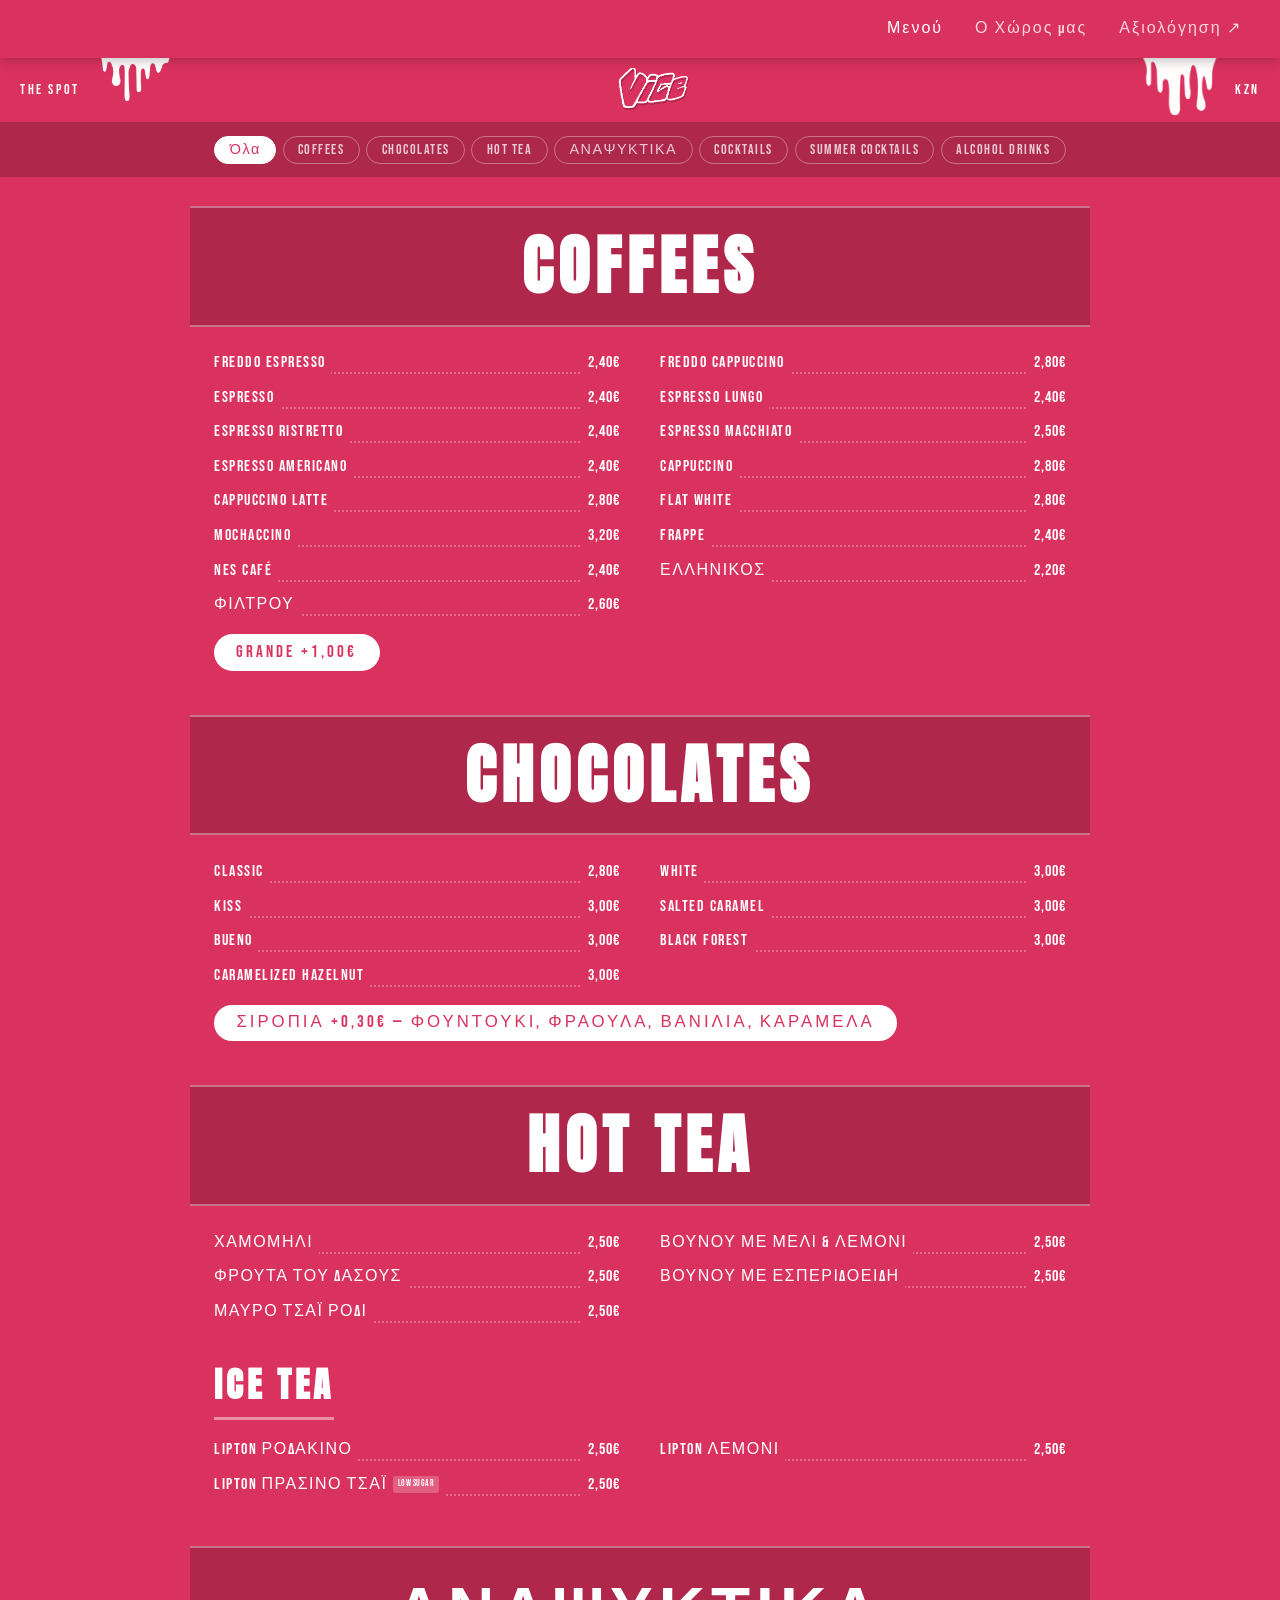
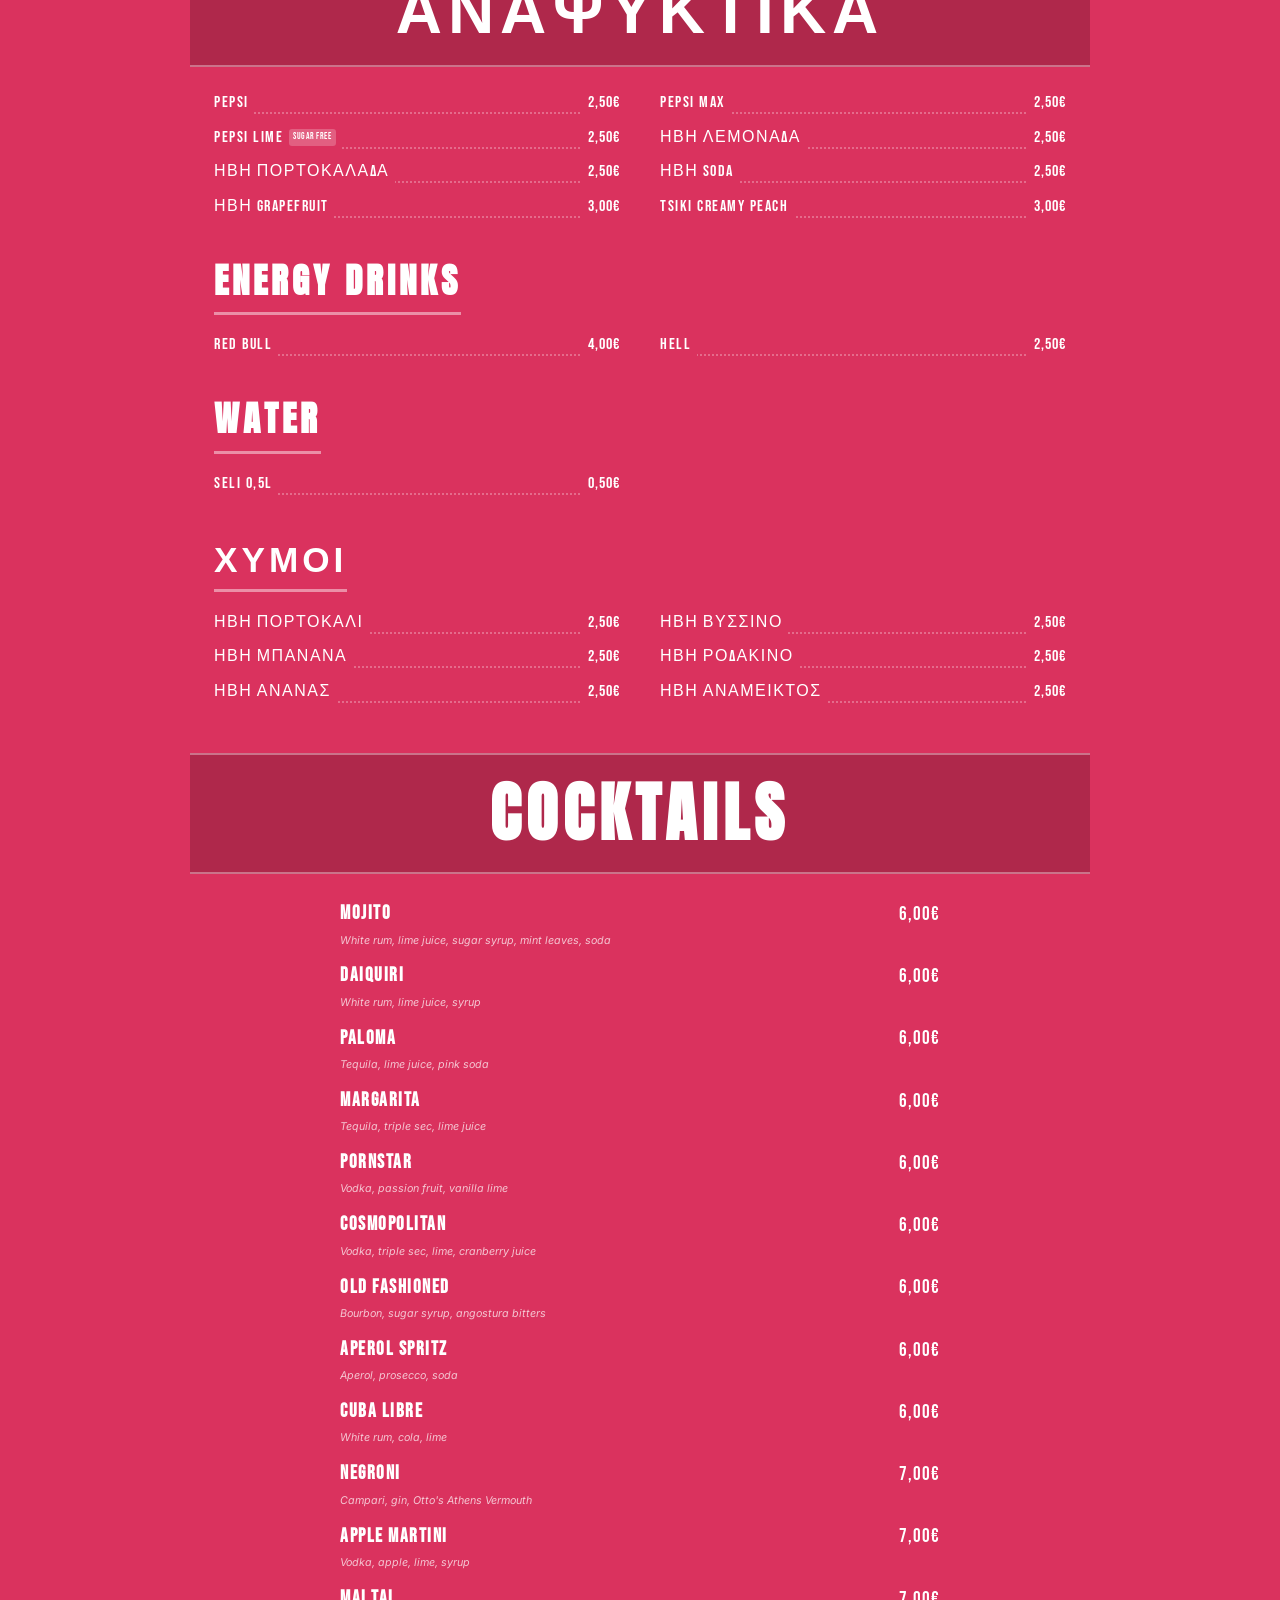
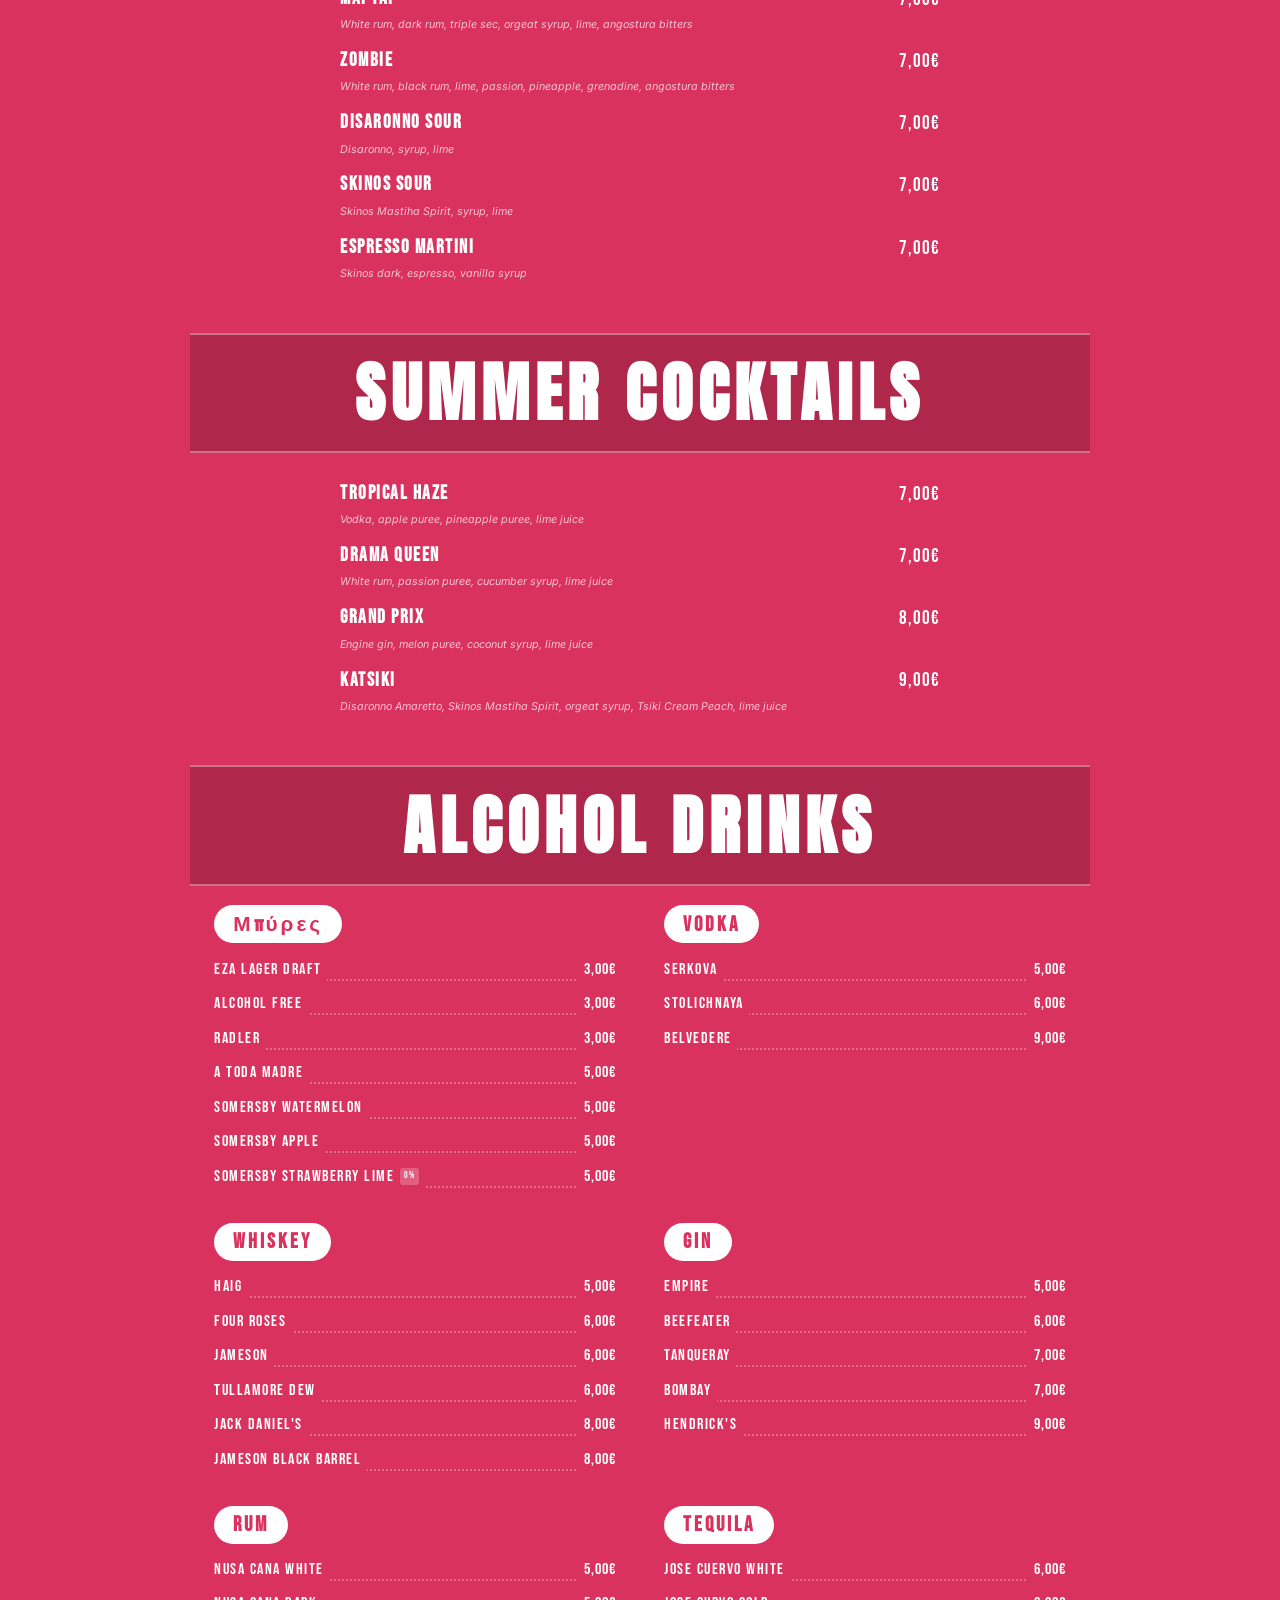
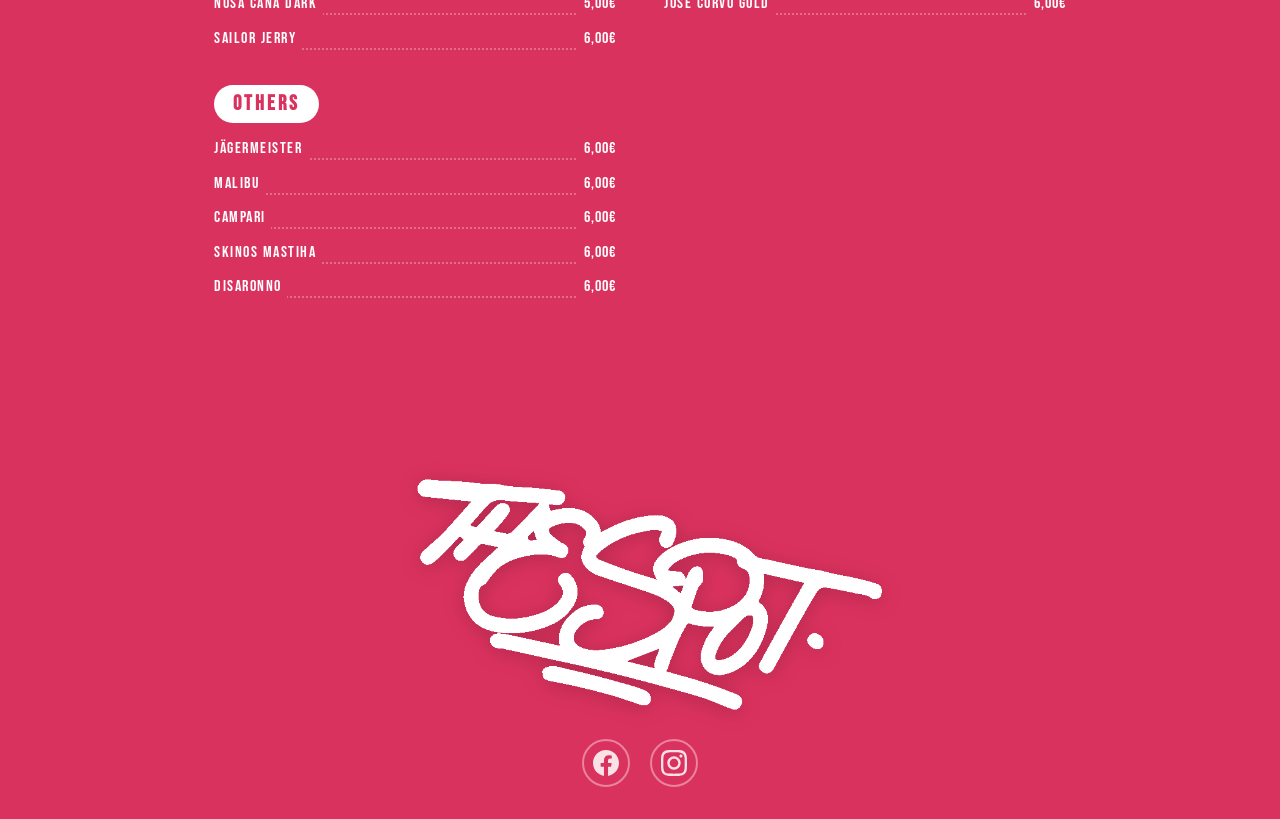
==== commit 50e995f9: "Split single-page app into real static pages per URL - Add menu/index.html and gallery/index.html as" ====
--- a/index.html
+++ b/index.html
@@ -33,9 +33,9 @@
        NAVIGATION
   ══════════════════════════════════ -->
   <nav class="nav" role="navigation" aria-label="Κύρια πλοήγηση">
-    <div class="nav-tabs" role="tablist">
-      <button class="nav-tab active" data-page="menu"    role="tab" aria-selected="true"  onclick="switchPage('menu')">Μενού</button>
-      <button class="nav-tab"        data-page="gallery" role="tab" aria-selected="false" onclick="switchPage('gallery')">Ο Χώρος μας</button>
+    <div class="nav-tabs">
+      <a class="nav-tab active" href="/menu/" aria-current="page">Μενού</a>
+      <a class="nav-tab"        href="/gallery/">Ο Χώρος μας</a>
       <a class="nav-tab"
          href="https://search.google.com/local/writereview?placeid=ChIJ5QrGMQDTWRMRkhNZM8JuHYw"
          target="_blank"
@@ -48,7 +48,7 @@
       <span class="site-stripe-left">THE SPOT</span>
       <img src="images/branding/drip_left.png" alt="" class="menu-drip-img menu-drip-img--left" aria-hidden="true"/>
     </div>
-    <a href="#" class="menu-drip-logo-link" onclick="switchPage('menu'); return false;" aria-label="Vice KZN - Αρχική">
+    <a href="/" class="menu-drip-logo-link" aria-label="Vice KZN - Αρχική">
       <img src="images/branding/vice-logo.png" alt="Vice" class="menu-drip-logo"/>
     </a>
     <div class="site-stripe-group site-stripe-group--right">
@@ -59,10 +59,7 @@
 
   <main>
 
-    <!-- ══════════════════════════════════
-         PAGE: ΜΕΝΟΥ
-    ══════════════════════════════════ -->
-    <div id="page-menu" class="page active" role="tabpanel">
+    <div id="page-menu" class="page active">
 
       <!-- Filter bar -->
       <div class="filter-bar" role="group" aria-label="Φίλτρα κατηγοριών">
@@ -336,65 +333,7 @@
       </div><!-- /.menu-sections -->
     </div><!-- /#page-menu -->
 
-
-    <!-- ══════════════════════════════════
-         PAGE: Ο ΧΩΡΟΣ ΜΑΣ
-    ══════════════════════════════════ -->
-    <div id="page-gallery" class="page" role="tabpanel">
-      <div class="gallery-container">
-        <div class="gallery-grid">
-          <div class="gallery-item gallery-item--featured">
-            <img src="images/our-space/IMG_3719.JPG" alt="Vice KZN – ο χώρος μας" loading="lazy" onclick="openLightbox(this)"/>
-          </div>
-          <div class="gallery-item">
-            <img src="images/our-space/IMG_3707.JPG" alt="Vice KZN – ο χώρος μας" loading="lazy" onclick="openLightbox(this)"/>
-          </div>
-          <div class="gallery-item">
-            <img src="images/our-space/IMG_3710.JPG" alt="Vice KZN – ο χώρος μας" loading="lazy" onclick="openLightbox(this)"/>
-          </div>
-          <div class="gallery-item">
-            <img src="images/our-space/IMG_3722.JPG" alt="Vice KZN – ο χώρος μας" loading="lazy" onclick="openLightbox(this)"/>
-          </div>
-          <div class="gallery-item">
-            <img src="images/our-space/IMG_3734.JPG" alt="Vice KZN – ο χώρος μας" loading="lazy" onclick="openLightbox(this)"/>
-          </div>
-          <div class="gallery-item">
-            <img src="images/our-space/IMG_3738.JPG" alt="Vice KZN – ο χώρος μας" loading="lazy" onclick="openLightbox(this)"/>
-          </div>
-          <div class="gallery-item">
-            <img src="images/our-space/IMG_3739.JPG" alt="Vice KZN – ο χώρος μας" loading="lazy" onclick="openLightbox(this)"/>
-          </div>
-          <div class="gallery-item">
-            <img src="images/our-space/IMG_3743.JPG" alt="Vice KZN – ο χώρος μας" loading="lazy" onclick="openLightbox(this)"/>
-          </div>
-          <div class="gallery-item">
-            <img src="images/our-space/IMG_3748.JPG" alt="Vice KZN – ο χώρος μας" loading="lazy" onclick="openLightbox(this)"/>
-          </div>
-          <div class="gallery-item">
-            <img src="images/our-space/IMG_3749.JPG" alt="Vice KZN – ο χώρος μας" loading="lazy" onclick="openLightbox(this)"/>
-          </div>
-          <div class="gallery-item">
-            <img src="images/our-space/IMG_3750.JPG" alt="Vice KZN – ο χώρος μας" loading="lazy" onclick="openLightbox(this)"/>
-          </div>
-          <div class="gallery-item">
-            <img src="images/our-space/IMG_3753.JPG" alt="Vice KZN – ο χώρος μας" loading="lazy" onclick="openLightbox(this)"/>
-          </div>
-          <div class="gallery-item">
-            <img src="images/our-space/IMG_3758.JPG" alt="Vice KZN – ο χώρος μας" loading="lazy" onclick="openLightbox(this)"/>
-          </div>
-          <div class="gallery-item">
-            <img src="images/our-space/IMG_3761.JPG" alt="Vice KZN – ο χώρος μας" loading="lazy" onclick="openLightbox(this)"/>
-          </div>
-        </div>
-      </div>
-    </div>
-
   </main>
-
-  <div id="lightbox" class="lightbox">
-    <button type="button" class="lightbox-close" aria-label="Κλείσιμο">&times;</button>
-    <img src="" alt="" class="lightbox-img"/>
-  </div>
 
   <footer class="site-footer" aria-label="Footer">
     <img src="images/branding/thespot-graffiti.png" alt="The Spot." class="footer-graffiti" loading="lazy"/>
